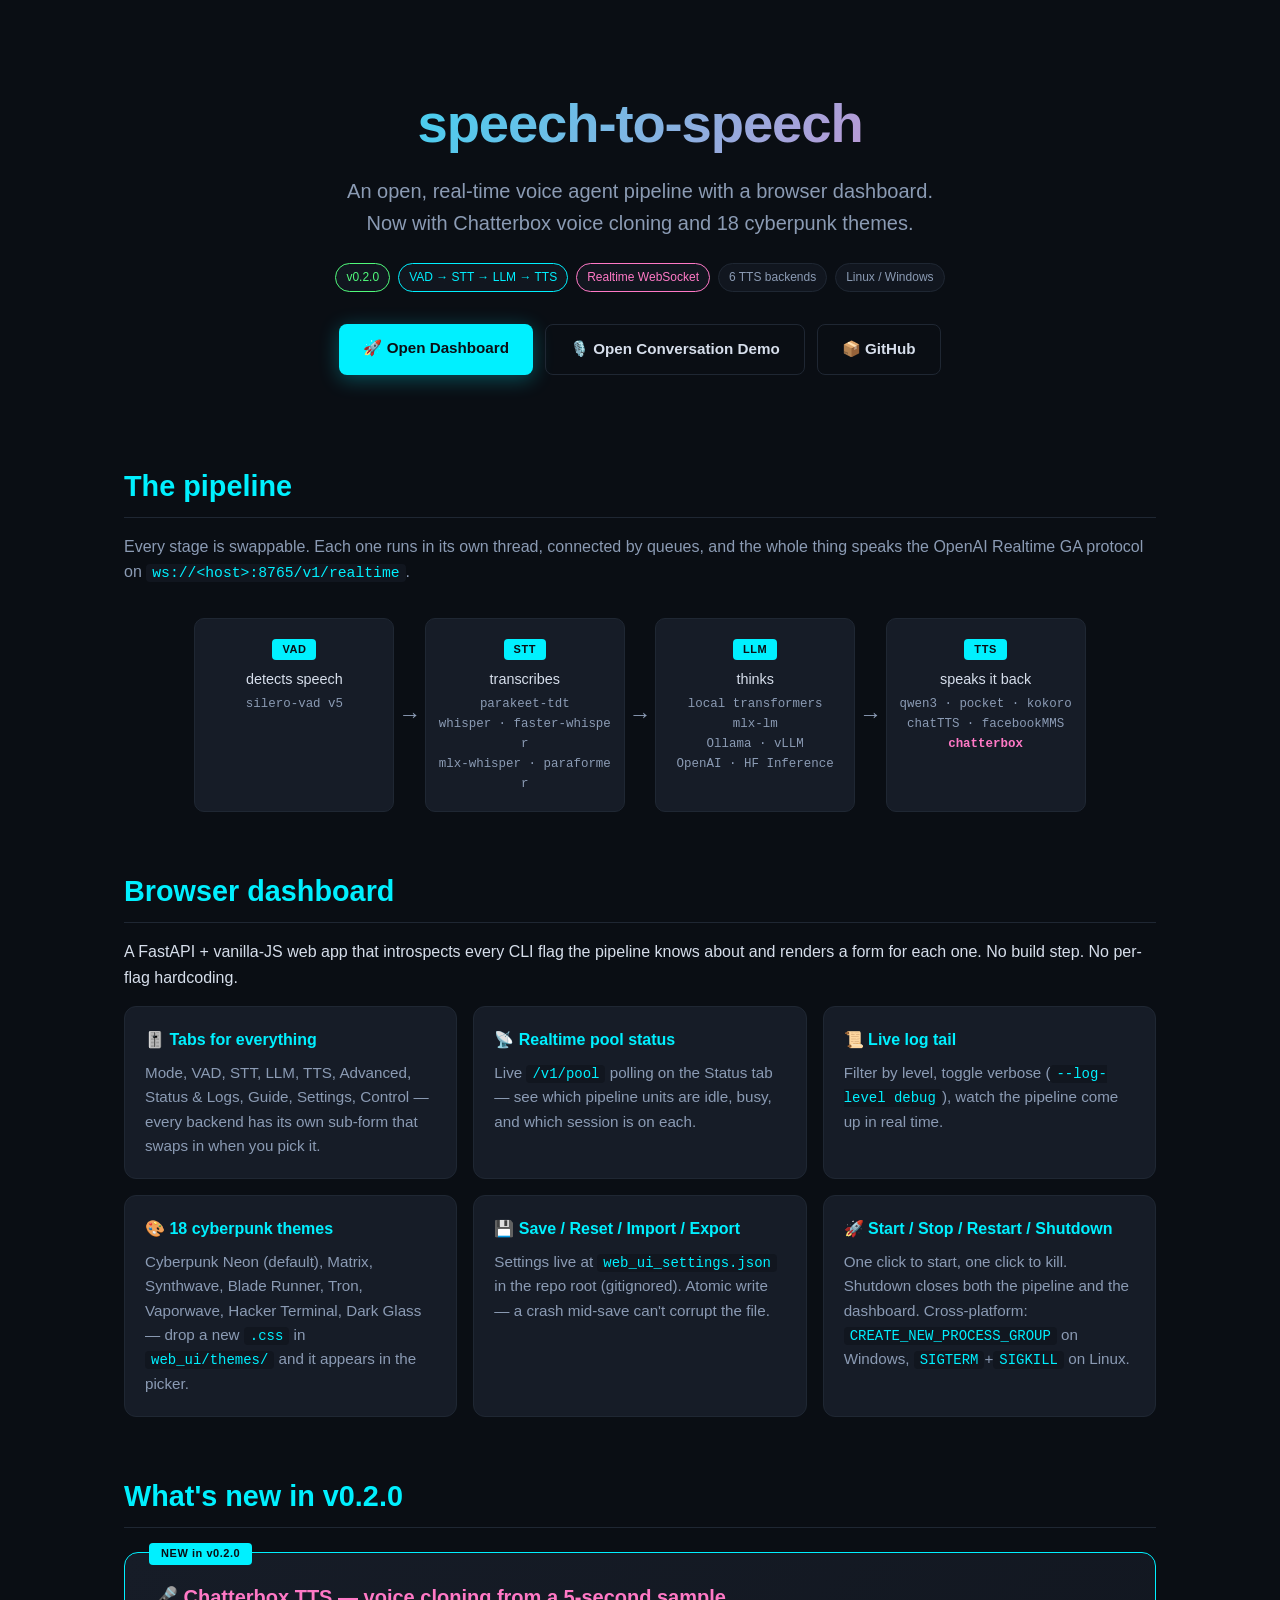
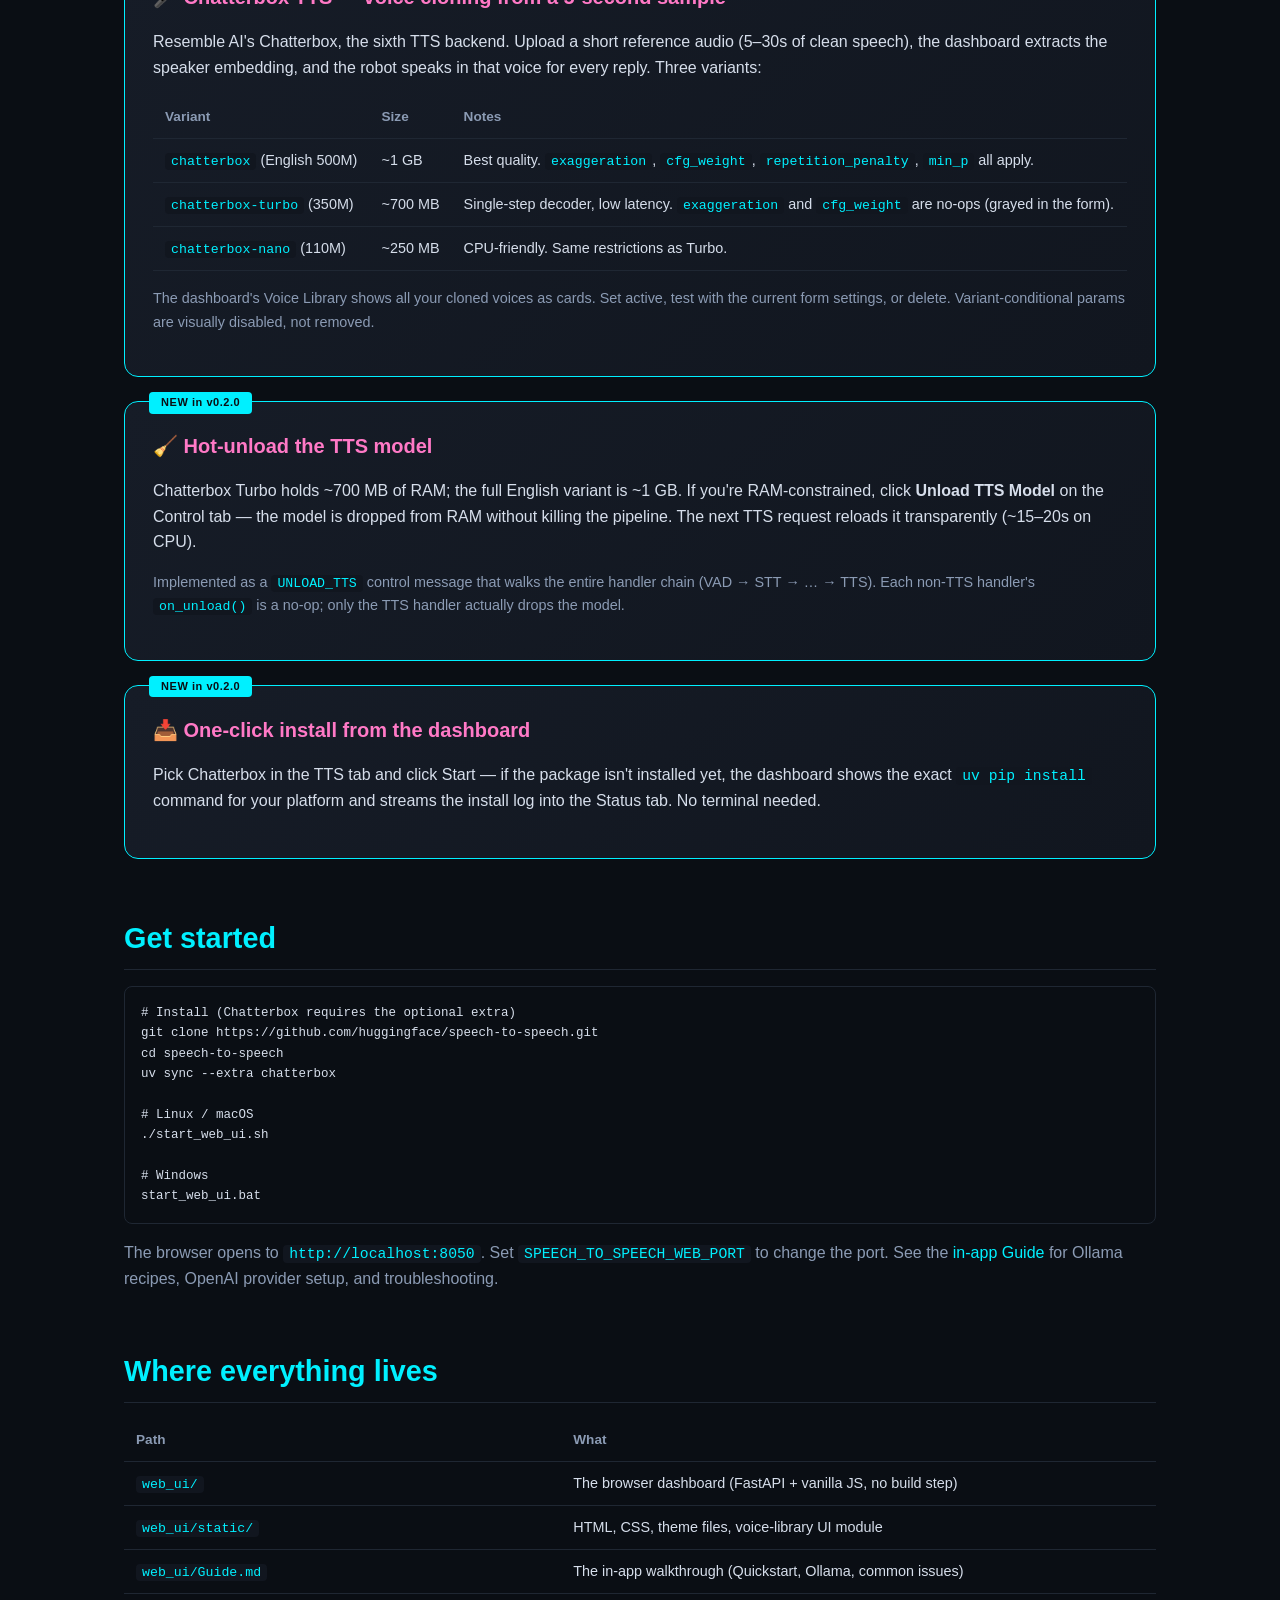
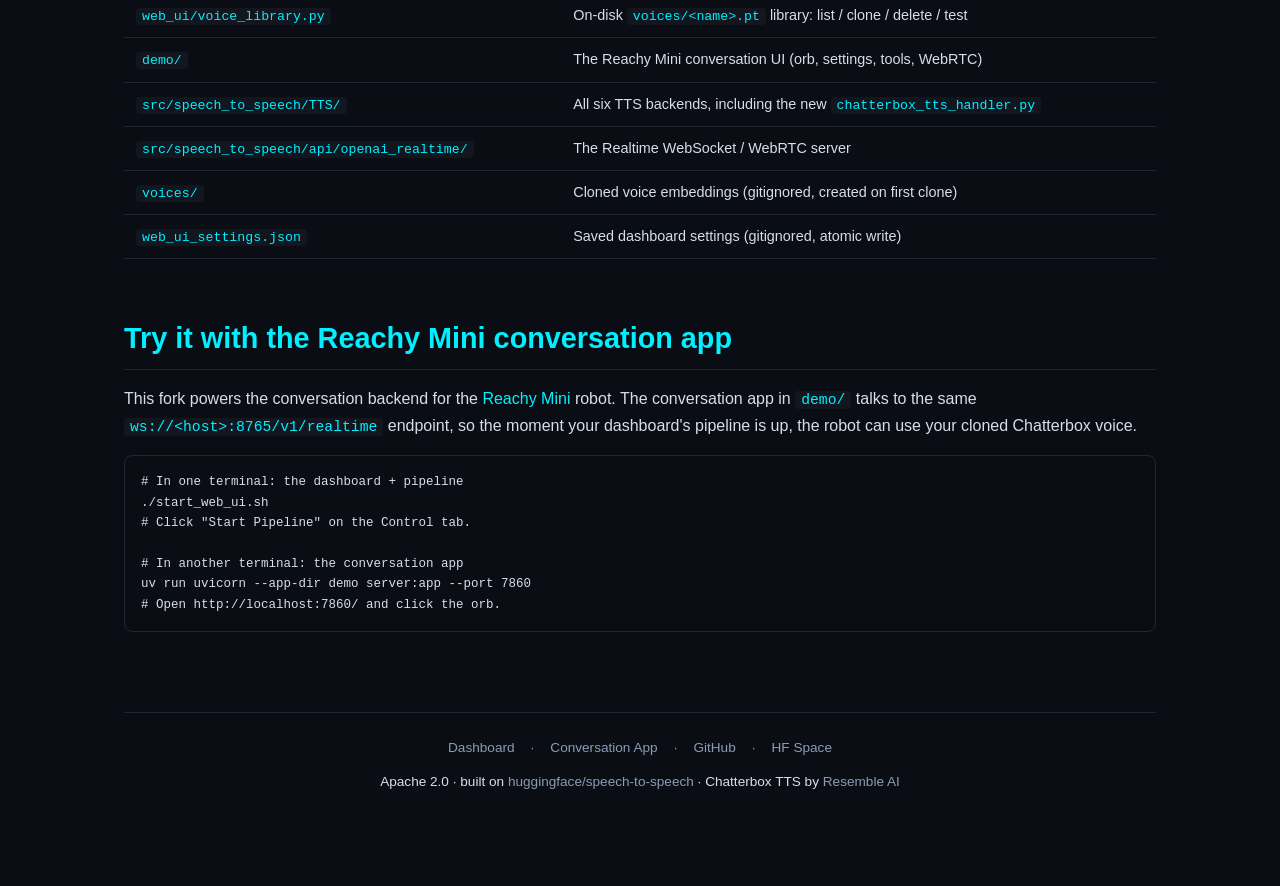
==== index.html @ bec244f0 "v0.2.0: Chatterbox TTS backend with voice cloning library + self-hosted browser dashboard Pipeline (" ====
<!DOCTYPE html>
<html lang="en">
<head>
<meta charset="UTF-8">
<meta name="viewport" content="width=device-width, initial-scale=1.0">
<title>speech-to-speech · Reachy Mini conversation backend</title>
<style>
    :root {
        --bg: #0a0e14;
        --bg-elev: #11161f;
        --bg-card: #161c27;
        --border: #1f2733;
        --text: #d6deeb;
        --text-dim: #8b9bb4;
        --accent: #00f0ff;
        --accent-2: #ff79c6;
        --success: #50fa7b;
        --warning: #f1fa8c;
        --error: #ff5555;
        --font: -apple-system, BlinkMacSystemFont, "Segoe UI", "Roboto", "Helvetica Neue", sans-serif;
        --font-mono: "JetBrains Mono", "Fira Code", "Menlo", "Consolas", monospace;
    }
    * { box-sizing: border-box; }
    html, body {
        margin: 0; padding: 0;
        background: var(--bg);
        color: var(--text);
        font-family: var(--font);
        line-height: 1.6;
        min-height: 100vh;
    }
    a { color: var(--accent); text-decoration: none; }
    a:hover { text-decoration: underline; }
    code, pre, .mono { font-family: var(--font-mono); font-size: 0.92em; }
    code {
        background: var(--bg-elev);
        padding: 1px 6px;
        border-radius: 4px;
        color: var(--accent);
    }
    .container {
        max-width: 1080px;
        margin: 0 auto;
        padding: 32px 24px 80px;
    }
    .hero {
        text-align: center;
        padding: 48px 0 32px;
    }
    .hero h1 {
        font-size: 3.4rem;
        font-weight: 800;
        margin: 0 0 8px;
        letter-spacing: -0.02em;
        background: linear-gradient(120deg, var(--accent), var(--accent-2));
        -webkit-background-clip: text;
        background-clip: text;
        -webkit-text-fill-color: transparent;
    }
    .hero .tagline {
        font-size: 1.25rem;
        color: var(--text-dim);
        margin: 0 0 24px;
    }
    .badges {
        display: flex; gap: 8px; justify-content: center; flex-wrap: wrap;
        margin-bottom: 32px;
    }
    .badge {
        display: inline-block;
        padding: 4px 10px;
        background: var(--bg-elev);
        border: 1px solid var(--border);
        border-radius: 999px;
        font-size: 12px;
        color: var(--text-dim);
    }
    .badge.green { color: var(--success); border-color: var(--success); }
    .badge.cyan { color: var(--accent); border-color: var(--accent); }
    .badge.pink { color: var(--accent-2); border-color: var(--accent-2); }
    .cta-row {
        display: flex; gap: 12px; justify-content: center; flex-wrap: wrap;
    }
    .btn {
        display: inline-block;
        padding: 12px 24px;
        border-radius: 8px;
        font-weight: 600;
        font-size: 0.95rem;
        cursor: pointer;
        transition: transform 0.1s ease, box-shadow 0.2s ease;
        text-decoration: none;
    }
    .btn:hover { transform: translateY(-1px); text-decoration: none; }
    .btn-primary {
        background: var(--accent);
        color: var(--bg);
        box-shadow: 0 4px 20px rgba(0, 240, 255, 0.3);
    }
    .btn-secondary {
        background: transparent;
        color: var(--text);
        border: 1px solid var(--border);
    }
    .btn-secondary:hover { border-color: var(--accent); color: var(--accent); }
    h2 {
        font-size: 1.8rem;
        margin: 56px 0 16px;
        color: var(--accent);
        border-bottom: 1px solid var(--border);
        padding-bottom: 8px;
    }
    h3 {
        font-size: 1.25rem;
        margin: 24px 0 8px;
        color: var(--text);
    }
    p { color: var(--text); }
    .grid {
        display: grid;
        grid-template-columns: repeat(auto-fit, minmax(280px, 1fr));
        gap: 16px;
        margin: 16px 0 24px;
    }
    .card {
        background: var(--bg-card);
        border: 1px solid var(--border);
        border-radius: 12px;
        padding: 20px;
        transition: border-color 0.2s ease, transform 0.2s ease;
    }
    .card:hover { border-color: var(--accent); transform: translateY(-2px); }
    .card h4 {
        margin: 0 0 8px;
        color: var(--accent);
        font-size: 1rem;
        display: flex; align-items: center; gap: 8px;
    }
    .card p { margin: 0; color: var(--text-dim); font-size: 0.95rem; }
    .pipe {
        display: flex;
        align-items: stretch;
        gap: 4px;
        margin: 32px 0;
        flex-wrap: wrap;
        justify-content: center;
    }
    .pipe-step {
        flex: 1 1 160px;
        max-width: 200px;
        background: var(--bg-card);
        border: 1px solid var(--border);
        border-radius: 10px;
        padding: 16px 12px;
        text-align: center;
        position: relative;
    }
    .pipe-step .tag {
        display: inline-block;
        background: var(--accent);
        color: var(--bg);
        padding: 2px 10px;
        border-radius: 4px;
        font-size: 11px;
        font-weight: 700;
        letter-spacing: 0.05em;
        margin-bottom: 8px;
    }
    .pipe-step .job {
        font-size: 0.9rem;
        color: var(--text);
        margin-bottom: 4px;
    }
    .pipe-step .model {
        font-family: var(--font-mono);
        font-size: 0.78rem;
        color: var(--text-dim);
        word-break: break-all;
    }
    .pipe-arrow {
        align-self: center;
        color: var(--text-dim);
        font-size: 1.4rem;
        user-select: none;
    }
    .feature-block {
        background: linear-gradient(135deg, var(--bg-card), var(--bg-elev));
        border: 1px solid var(--border);
        border-radius: 14px;
        padding: 28px;
        margin: 24px 0;
    }
    .feature-block.new {
        border-color: var(--accent);
        position: relative;
    }
    .feature-block.new::before {
        content: "NEW in v0.2.0";
        position: absolute;
        top: -10px; left: 24px;
        background: var(--accent);
        color: var(--bg);
        padding: 2px 12px;
        border-radius: 4px;
        font-size: 11px;
        font-weight: 700;
        letter-spacing: 0.05em;
    }
    .feature-block h3 { margin-top: 0; color: var(--accent-2); }
    pre {
        background: var(--bg);
        border: 1px solid var(--border);
        border-radius: 8px;
        padding: 16px;
        overflow-x: auto;
        font-size: 0.85rem;
        line-height: 1.5;
    }
    pre code { background: transparent; padding: 0; color: var(--text); }
    .tabs {
        display: flex; gap: 4px;
        border-bottom: 1px solid var(--border);
        margin-bottom: 16px;
    }
    .tab {
        padding: 8px 16px;
        background: transparent;
        color: var(--text-dim);
        border: none;
        cursor: pointer;
        border-bottom: 2px solid transparent;
        font-size: 0.9rem;
    }
    .tab.active { color: var(--accent); border-bottom-color: var(--accent); }
    table {
        width: 100%;
        border-collapse: collapse;
        margin: 16px 0;
    }
    th, td {
        text-align: left;
        padding: 10px 12px;
        border-bottom: 1px solid var(--border);
    }
    th { color: var(--text-dim); font-weight: 600; font-size: 0.85rem; }
    td { color: var(--text); font-size: 0.9rem; }
    tr:hover td { background: var(--bg-elev); }
    footer {
        margin-top: 80px;
        padding-top: 24px;
        border-top: 1px solid var(--border);
        text-align: center;
        color: var(--text-dim);
        font-size: 0.85rem;
    }
    footer a { color: var(--text-dim); }
    footer a:hover { color: var(--accent); }
    .links { display: flex; gap: 16px; justify-content: center; flex-wrap: wrap; }
</style>
</head>
<body>
<div class="container">

    <section class="hero">
        <h1>speech-to-speech</h1>
        <p class="tagline">An open, real-time voice agent pipeline with a browser dashboard.<br>Now with Chatterbox voice cloning and 18 cyberpunk themes.</p>
        <div class="badges">
            <span class="badge green">v0.2.0</span>
            <span class="badge cyan">VAD → STT → LLM → TTS</span>
            <span class="badge pink">Realtime WebSocket</span>
            <span class="badge">6 TTS backends</span>
            <span class="badge">Linux / Windows</span>
        </div>
        <div class="cta-row">
            <a class="btn btn-primary" href="./web_ui/">🚀 Open Dashboard</a>
            <a class="btn btn-secondary" href="./demo/">🎙️ Open Conversation Demo</a>
            <a class="btn btn-secondary" href="https://github.com/huggingface/speech-to-speech">📦 GitHub</a>
        </div>
    </section>

    <h2>The pipeline</h2>
    <p style="color: var(--text-dim);">Every stage is swappable. Each one runs in its own thread, connected by queues, and the whole thing speaks the OpenAI Realtime GA protocol on <code>ws://&lt;host&gt;:8765/v1/realtime</code>.</p>
    <div class="pipe">
        <div class="pipe-step">
            <span class="tag">VAD</span>
            <div class="job">detects speech</div>
            <div class="model">silero-vad v5</div>
        </div>
        <div class="pipe-arrow">→</div>
        <div class="pipe-step">
            <span class="tag">STT</span>
            <div class="job">transcribes</div>
            <div class="model">parakeet-tdt<br>whisper · faster-whisper<br>mlx-whisper · paraformer</div>
        </div>
        <div class="pipe-arrow">→</div>
        <div class="pipe-step">
            <span class="tag">LLM</span>
            <div class="job">thinks</div>
            <div class="model">local transformers<br>mlx-lm<br>Ollama · vLLM<br>OpenAI · HF Inference</div>
        </div>
        <div class="pipe-arrow">→</div>
        <div class="pipe-step">
            <span class="tag">TTS</span>
            <div class="job">speaks it back</div>
            <div class="model">qwen3 · pocket · kokoro<br>chatTTS · facebookMMS<br><strong style="color: var(--accent-2);">chatterbox</strong></div>
        </div>
    </div>

    <h2>Browser dashboard</h2>
    <p>A FastAPI + vanilla-JS web app that introspects every CLI flag the pipeline knows about and renders a form for each one. No build step. No per-flag hardcoding.</p>
    <div class="grid">
        <div class="card">
            <h4>🎚️ Tabs for everything</h4>
            <p>Mode, VAD, STT, LLM, TTS, Advanced, Status &amp; Logs, Guide, Settings, Control — every backend has its own sub-form that swaps in when you pick it.</p>
        </div>
        <div class="card">
            <h4>📡 Realtime pool status</h4>
            <p>Live <code>/v1/pool</code> polling on the Status tab — see which pipeline units are idle, busy, and which session is on each.</p>
        </div>
        <div class="card">
            <h4>📜 Live log tail</h4>
            <p>Filter by level, toggle verbose (<code>--log-level debug</code>), watch the pipeline come up in real time.</p>
        </div>
        <div class="card">
            <h4>🎨 18 cyberpunk themes</h4>
            <p>Cyberpunk Neon (default), Matrix, Synthwave, Blade Runner, Tron, Vaporwave, Hacker Terminal, Dark Glass — drop a new <code>.css</code> in <code>web_ui/themes/</code> and it appears in the picker.</p>
        </div>
        <div class="card">
            <h4>💾 Save / Reset / Import / Export</h4>
            <p>Settings live at <code>web_ui_settings.json</code> in the repo root (gitignored). Atomic write — a crash mid-save can't corrupt the file.</p>
        </div>
        <div class="card">
            <h4>🚀 Start / Stop / Restart / Shutdown</h4>
            <p>One click to start, one click to kill. Shutdown closes both the pipeline and the dashboard. Cross-platform: <code>CREATE_NEW_PROCESS_GROUP</code> on Windows, <code>SIGTERM</code>+<code>SIGKILL</code> on Linux.</p>
        </div>
    </div>

    <h2>What's new in v0.2.0</h2>

    <div class="feature-block new">
        <h3>🎤 Chatterbox TTS — voice cloning from a 5-second sample</h3>
        <p>Resemble AI's Chatterbox, the sixth TTS backend. Upload a short reference audio (5–30s of clean speech), the dashboard extracts the speaker embedding, and the robot speaks in that voice for every reply. Three variants:</p>
        <table>
            <tr>
                <th>Variant</th>
                <th>Size</th>
                <th>Notes</th>
            </tr>
            <tr><td><code>chatterbox</code> (English 500M)</td><td>~1 GB</td><td>Best quality. <code>exaggeration</code>, <code>cfg_weight</code>, <code>repetition_penalty</code>, <code>min_p</code> all apply.</td></tr>
            <tr><td><code>chatterbox-turbo</code> (350M)</td><td>~700 MB</td><td>Single-step decoder, low latency. <code>exaggeration</code> and <code>cfg_weight</code> are no-ops (grayed in the form).</td></tr>
            <tr><td><code>chatterbox-nano</code> (110M)</td><td>~250 MB</td><td>CPU-friendly. Same restrictions as Turbo.</td></tr>
        </table>
        <p style="color: var(--text-dim); font-size: 0.9rem;">The dashboard's Voice Library shows all your cloned voices as cards. Set active, test with the current form settings, or delete. Variant-conditional params are visually disabled, not removed.</p>
    </div>

    <div class="feature-block new">
        <h3>🧹 Hot-unload the TTS model</h3>
        <p>Chatterbox Turbo holds ~700 MB of RAM; the full English variant is ~1 GB. If you're RAM-constrained, click <strong>Unload TTS Model</strong> on the Control tab — the model is dropped from RAM without killing the pipeline. The next TTS request reloads it transparently (~15–20s on CPU).</p>
        <p style="color: var(--text-dim); font-size: 0.9rem;">Implemented as a <code>UNLOAD_TTS</code> control message that walks the entire handler chain (VAD → STT → … → TTS). Each non-TTS handler's <code>on_unload()</code> is a no-op; only the TTS handler actually drops the model.</p>
    </div>

    <div class="feature-block new">
        <h3>📥 One-click install from the dashboard</h3>
        <p>Pick Chatterbox in the TTS tab and click Start — if the package isn't installed yet, the dashboard shows the exact <code>uv pip install</code> command for your platform and streams the install log into the Status tab. No terminal needed.</p>
    </div>

    <h2>Get started</h2>
    <pre><code># Install (Chatterbox requires the optional extra)
git clone https://github.com/huggingface/speech-to-speech.git
cd speech-to-speech
uv sync --extra chatterbox

# Linux / macOS
./start_web_ui.sh

# Windows
start_web_ui.bat</code></pre>
    <p style="color: var(--text-dim);">The browser opens to <code>http://localhost:8050</code>. Set <code>SPEECH_TO_SPEECH_WEB_PORT</code> to change the port. See the <a href="./web_ui/Guide.md">in-app Guide</a> for Ollama recipes, OpenAI provider setup, and troubleshooting.</p>

    <h2>Where everything lives</h2>
    <table>
        <tr><th>Path</th><th>What</th></tr>
        <tr><td><code>web_ui/</code></td><td>The browser dashboard (FastAPI + vanilla JS, no build step)</td></tr>
        <tr><td><code>web_ui/static/</code></td><td>HTML, CSS, theme files, voice-library UI module</td></tr>
        <tr><td><code>web_ui/Guide.md</code></td><td>The in-app walkthrough (Quickstart, Ollama, common issues)</td></tr>
        <tr><td><code>web_ui/voice_library.py</code></td><td>On-disk <code>voices/&lt;name&gt;.pt</code> library: list / clone / delete / test</td></tr>
        <tr><td><code>demo/</code></td><td>The Reachy Mini conversation UI (orb, settings, tools, WebRTC)</td></tr>
        <tr><td><code>src/speech_to_speech/TTS/</code></td><td>All six TTS backends, including the new <code>chatterbox_tts_handler.py</code></td></tr>
        <tr><td><code>src/speech_to_speech/api/openai_realtime/</code></td><td>The Realtime WebSocket / WebRTC server</td></tr>
        <tr><td><code>voices/</code></td><td>Cloned voice embeddings (gitignored, created on first clone)</td></tr>
        <tr><td><code>web_ui_settings.json</code></td><td>Saved dashboard settings (gitignored, atomic write)</td></tr>
    </table>

    <h2>Try it with the Reachy Mini conversation app</h2>
    <p>This fork powers the conversation backend for the <a href="https://huggingface.co/blog/reachy-mini" target="_blank" rel="noopener">Reachy Mini</a> robot. The conversation app in <code>demo/</code> talks to the same <code>ws://&lt;host&gt;:8765/v1/realtime</code> endpoint, so the moment your dashboard's pipeline is up, the robot can use your cloned Chatterbox voice.</p>
    <pre><code># In one terminal: the dashboard + pipeline
./start_web_ui.sh
# Click "Start Pipeline" on the Control tab.

# In another terminal: the conversation app
uv run uvicorn --app-dir demo server:app --port 7860
# Open http://localhost:7860/ and click the orb.</code></pre>

    <footer>
        <div class="links">
            <a href="./web_ui/">Dashboard</a>
            <span>·</span>
            <a href="./demo/">Conversation App</a>
            <span>·</span>
            <a href="https://github.com/huggingface/speech-to-speech">GitHub</a>
            <span>·</span>
            <a href="https://huggingface.co/spaces/ArtFix0/speech-to-speech-dashboard">HF Space</a>
        </div>
        <p style="margin-top: 12px;">Apache 2.0 · built on <a href="https://github.com/huggingface/speech-to-speech">huggingface/speech-to-speech</a> · Chatterbox TTS by <a href="https://www.resemble.ai/">Resemble AI</a></p>
    </footer>

</div>
</body>
</html>
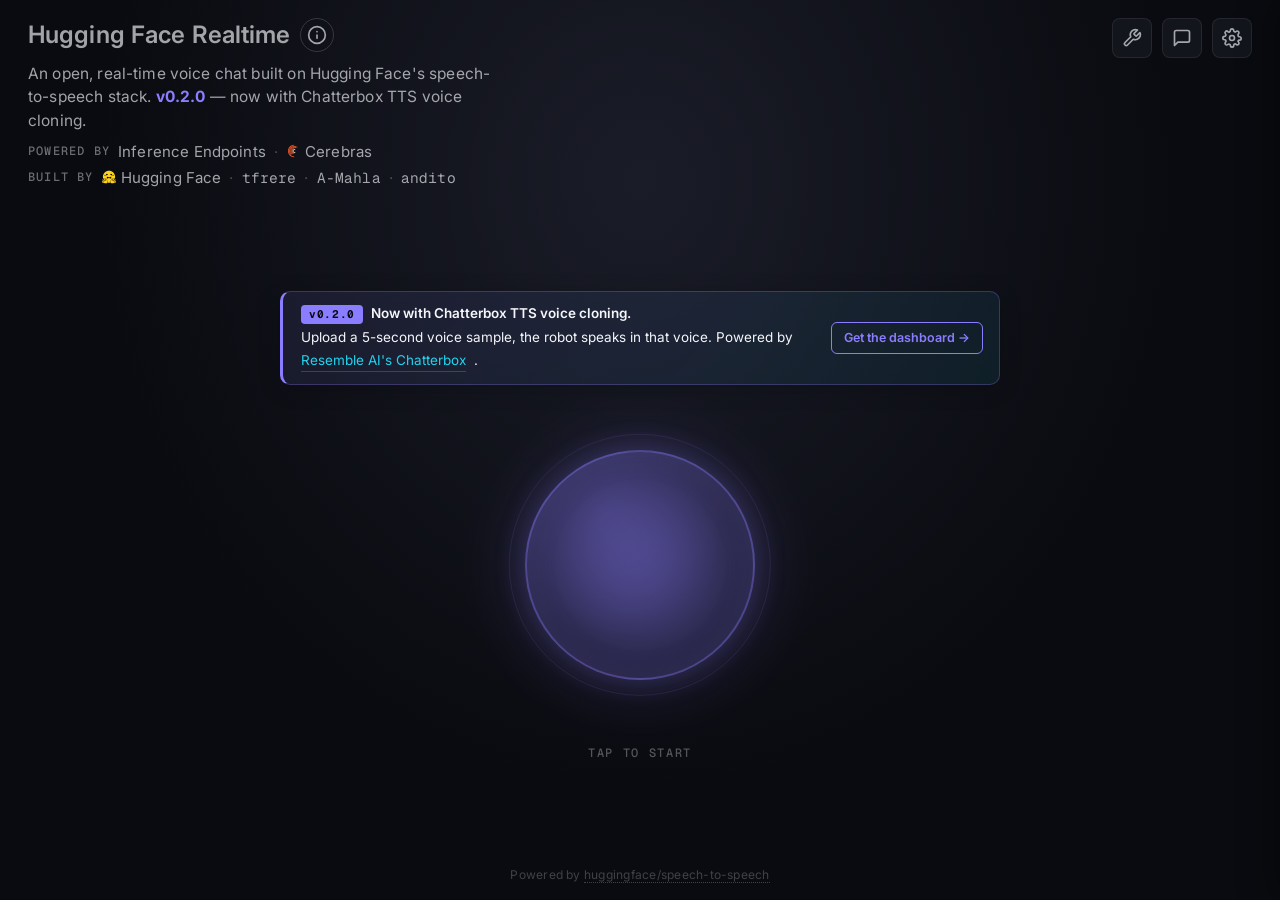
==== commit 6cf2a01c: "v0.2.0: Chatterbox TTS backend with voice cloning library + self-hosted browser dashboard Pipeline (" ====
--- a/index.html
+++ b/index.html
@@ -2,418 +2,12 @@
 <html lang="en">
 <head>
 <meta charset="UTF-8">
-<meta name="viewport" content="width=device-width, initial-scale=1.0">
-<title>speech-to-speech · Reachy Mini conversation backend</title>
-<style>
-    :root {
-        --bg: #0a0e14;
-        --bg-elev: #11161f;
-        --bg-card: #161c27;
-        --border: #1f2733;
-        --text: #d6deeb;
-        --text-dim: #8b9bb4;
-        --accent: #00f0ff;
-        --accent-2: #ff79c6;
-        --success: #50fa7b;
-        --warning: #f1fa8c;
-        --error: #ff5555;
-        --font: -apple-system, BlinkMacSystemFont, "Segoe UI", "Roboto", "Helvetica Neue", sans-serif;
-        --font-mono: "JetBrains Mono", "Fira Code", "Menlo", "Consolas", monospace;
-    }
-    * { box-sizing: border-box; }
-    html, body {
-        margin: 0; padding: 0;
-        background: var(--bg);
-        color: var(--text);
-        font-family: var(--font);
-        line-height: 1.6;
-        min-height: 100vh;
-    }
-    a { color: var(--accent); text-decoration: none; }
-    a:hover { text-decoration: underline; }
-    code, pre, .mono { font-family: var(--font-mono); font-size: 0.92em; }
-    code {
-        background: var(--bg-elev);
-        padding: 1px 6px;
-        border-radius: 4px;
-        color: var(--accent);
-    }
-    .container {
-        max-width: 1080px;
-        margin: 0 auto;
-        padding: 32px 24px 80px;
-    }
-    .hero {
-        text-align: center;
-        padding: 48px 0 32px;
-    }
-    .hero h1 {
-        font-size: 3.4rem;
-        font-weight: 800;
-        margin: 0 0 8px;
-        letter-spacing: -0.02em;
-        background: linear-gradient(120deg, var(--accent), var(--accent-2));
-        -webkit-background-clip: text;
-        background-clip: text;
-        -webkit-text-fill-color: transparent;
-    }
-    .hero .tagline {
-        font-size: 1.25rem;
-        color: var(--text-dim);
-        margin: 0 0 24px;
-    }
-    .badges {
-        display: flex; gap: 8px; justify-content: center; flex-wrap: wrap;
-        margin-bottom: 32px;
-    }
-    .badge {
-        display: inline-block;
-        padding: 4px 10px;
-        background: var(--bg-elev);
-        border: 1px solid var(--border);
-        border-radius: 999px;
-        font-size: 12px;
-        color: var(--text-dim);
-    }
-    .badge.green { color: var(--success); border-color: var(--success); }
-    .badge.cyan { color: var(--accent); border-color: var(--accent); }
-    .badge.pink { color: var(--accent-2); border-color: var(--accent-2); }
-    .cta-row {
-        display: flex; gap: 12px; justify-content: center; flex-wrap: wrap;
-    }
-    .btn {
-        display: inline-block;
-        padding: 12px 24px;
-        border-radius: 8px;
-        font-weight: 600;
-        font-size: 0.95rem;
-        cursor: pointer;
-        transition: transform 0.1s ease, box-shadow 0.2s ease;
-        text-decoration: none;
-    }
-    .btn:hover { transform: translateY(-1px); text-decoration: none; }
-    .btn-primary {
-        background: var(--accent);
-        color: var(--bg);
-        box-shadow: 0 4px 20px rgba(0, 240, 255, 0.3);
-    }
-    .btn-secondary {
-        background: transparent;
-        color: var(--text);
-        border: 1px solid var(--border);
-    }
-    .btn-secondary:hover { border-color: var(--accent); color: var(--accent); }
-    h2 {
-        font-size: 1.8rem;
-        margin: 56px 0 16px;
-        color: var(--accent);
-        border-bottom: 1px solid var(--border);
-        padding-bottom: 8px;
-    }
-    h3 {
-        font-size: 1.25rem;
-        margin: 24px 0 8px;
-        color: var(--text);
-    }
-    p { color: var(--text); }
-    .grid {
-        display: grid;
-        grid-template-columns: repeat(auto-fit, minmax(280px, 1fr));
-        gap: 16px;
-        margin: 16px 0 24px;
-    }
-    .card {
-        background: var(--bg-card);
-        border: 1px solid var(--border);
-        border-radius: 12px;
-        padding: 20px;
-        transition: border-color 0.2s ease, transform 0.2s ease;
-    }
-    .card:hover { border-color: var(--accent); transform: translateY(-2px); }
-    .card h4 {
-        margin: 0 0 8px;
-        color: var(--accent);
-        font-size: 1rem;
-        display: flex; align-items: center; gap: 8px;
-    }
-    .card p { margin: 0; color: var(--text-dim); font-size: 0.95rem; }
-    .pipe {
-        display: flex;
-        align-items: stretch;
-        gap: 4px;
-        margin: 32px 0;
-        flex-wrap: wrap;
-        justify-content: center;
-    }
-    .pipe-step {
-        flex: 1 1 160px;
-        max-width: 200px;
-        background: var(--bg-card);
-        border: 1px solid var(--border);
-        border-radius: 10px;
-        padding: 16px 12px;
-        text-align: center;
-        position: relative;
-    }
-    .pipe-step .tag {
-        display: inline-block;
-        background: var(--accent);
-        color: var(--bg);
-        padding: 2px 10px;
-        border-radius: 4px;
-        font-size: 11px;
-        font-weight: 700;
-        letter-spacing: 0.05em;
-        margin-bottom: 8px;
-    }
-    .pipe-step .job {
-        font-size: 0.9rem;
-        color: var(--text);
-        margin-bottom: 4px;
-    }
-    .pipe-step .model {
-        font-family: var(--font-mono);
-        font-size: 0.78rem;
-        color: var(--text-dim);
-        word-break: break-all;
-    }
-    .pipe-arrow {
-        align-self: center;
-        color: var(--text-dim);
-        font-size: 1.4rem;
-        user-select: none;
-    }
-    .feature-block {
-        background: linear-gradient(135deg, var(--bg-card), var(--bg-elev));
-        border: 1px solid var(--border);
-        border-radius: 14px;
-        padding: 28px;
-        margin: 24px 0;
-    }
-    .feature-block.new {
-        border-color: var(--accent);
-        position: relative;
-    }
-    .feature-block.new::before {
-        content: "NEW in v0.2.0";
-        position: absolute;
-        top: -10px; left: 24px;
-        background: var(--accent);
-        color: var(--bg);
-        padding: 2px 12px;
-        border-radius: 4px;
-        font-size: 11px;
-        font-weight: 700;
-        letter-spacing: 0.05em;
-    }
-    .feature-block h3 { margin-top: 0; color: var(--accent-2); }
-    pre {
-        background: var(--bg);
-        border: 1px solid var(--border);
-        border-radius: 8px;
-        padding: 16px;
-        overflow-x: auto;
-        font-size: 0.85rem;
-        line-height: 1.5;
-    }
-    pre code { background: transparent; padding: 0; color: var(--text); }
-    .tabs {
-        display: flex; gap: 4px;
-        border-bottom: 1px solid var(--border);
-        margin-bottom: 16px;
-    }
-    .tab {
-        padding: 8px 16px;
-        background: transparent;
-        color: var(--text-dim);
-        border: none;
-        cursor: pointer;
-        border-bottom: 2px solid transparent;
-        font-size: 0.9rem;
-    }
-    .tab.active { color: var(--accent); border-bottom-color: var(--accent); }
-    table {
-        width: 100%;
-        border-collapse: collapse;
-        margin: 16px 0;
-    }
-    th, td {
-        text-align: left;
-        padding: 10px 12px;
-        border-bottom: 1px solid var(--border);
-    }
-    th { color: var(--text-dim); font-weight: 600; font-size: 0.85rem; }
-    td { color: var(--text); font-size: 0.9rem; }
-    tr:hover td { background: var(--bg-elev); }
-    footer {
-        margin-top: 80px;
-        padding-top: 24px;
-        border-top: 1px solid var(--border);
-        text-align: center;
-        color: var(--text-dim);
-        font-size: 0.85rem;
-    }
-    footer a { color: var(--text-dim); }
-    footer a:hover { color: var(--accent); }
-    .links { display: flex; gap: 16px; justify-content: center; flex-wrap: wrap; }
-</style>
+<meta http-equiv="refresh" content="0; url=./demo/">
+<title>speech-to-speech</title>
+<link rel="canonical" href="./demo/">
 </head>
 <body>
-<div class="container">
-
-    <section class="hero">
-        <h1>speech-to-speech</h1>
-        <p class="tagline">An open, real-time voice agent pipeline with a browser dashboard.<br>Now with Chatterbox voice cloning and 18 cyberpunk themes.</p>
-        <div class="badges">
-            <span class="badge green">v0.2.0</span>
-            <span class="badge cyan">VAD → STT → LLM → TTS</span>
-            <span class="badge pink">Realtime WebSocket</span>
-            <span class="badge">6 TTS backends</span>
-            <span class="badge">Linux / Windows</span>
-        </div>
-        <div class="cta-row">
-            <a class="btn btn-primary" href="./web_ui/">🚀 Open Dashboard</a>
-            <a class="btn btn-secondary" href="./demo/">🎙️ Open Conversation Demo</a>
-            <a class="btn btn-secondary" href="https://github.com/huggingface/speech-to-speech">📦 GitHub</a>
-        </div>
-    </section>
-
-    <h2>The pipeline</h2>
-    <p style="color: var(--text-dim);">Every stage is swappable. Each one runs in its own thread, connected by queues, and the whole thing speaks the OpenAI Realtime GA protocol on <code>ws://&lt;host&gt;:8765/v1/realtime</code>.</p>
-    <div class="pipe">
-        <div class="pipe-step">
-            <span class="tag">VAD</span>
-            <div class="job">detects speech</div>
-            <div class="model">silero-vad v5</div>
-        </div>
-        <div class="pipe-arrow">→</div>
-        <div class="pipe-step">
-            <span class="tag">STT</span>
-            <div class="job">transcribes</div>
-            <div class="model">parakeet-tdt<br>whisper · faster-whisper<br>mlx-whisper · paraformer</div>
-        </div>
-        <div class="pipe-arrow">→</div>
-        <div class="pipe-step">
-            <span class="tag">LLM</span>
-            <div class="job">thinks</div>
-            <div class="model">local transformers<br>mlx-lm<br>Ollama · vLLM<br>OpenAI · HF Inference</div>
-        </div>
-        <div class="pipe-arrow">→</div>
-        <div class="pipe-step">
-            <span class="tag">TTS</span>
-            <div class="job">speaks it back</div>
-            <div class="model">qwen3 · pocket · kokoro<br>chatTTS · facebookMMS<br><strong style="color: var(--accent-2);">chatterbox</strong></div>
-        </div>
-    </div>
-
-    <h2>Browser dashboard</h2>
-    <p>A FastAPI + vanilla-JS web app that introspects every CLI flag the pipeline knows about and renders a form for each one. No build step. No per-flag hardcoding.</p>
-    <div class="grid">
-        <div class="card">
-            <h4>🎚️ Tabs for everything</h4>
-            <p>Mode, VAD, STT, LLM, TTS, Advanced, Status &amp; Logs, Guide, Settings, Control — every backend has its own sub-form that swaps in when you pick it.</p>
-        </div>
-        <div class="card">
-            <h4>📡 Realtime pool status</h4>
-            <p>Live <code>/v1/pool</code> polling on the Status tab — see which pipeline units are idle, busy, and which session is on each.</p>
-        </div>
-        <div class="card">
-            <h4>📜 Live log tail</h4>
-            <p>Filter by level, toggle verbose (<code>--log-level debug</code>), watch the pipeline come up in real time.</p>
-        </div>
-        <div class="card">
-            <h4>🎨 18 cyberpunk themes</h4>
-            <p>Cyberpunk Neon (default), Matrix, Synthwave, Blade Runner, Tron, Vaporwave, Hacker Terminal, Dark Glass — drop a new <code>.css</code> in <code>web_ui/themes/</code> and it appears in the picker.</p>
-        </div>
-        <div class="card">
-            <h4>💾 Save / Reset / Import / Export</h4>
-            <p>Settings live at <code>web_ui_settings.json</code> in the repo root (gitignored). Atomic write — a crash mid-save can't corrupt the file.</p>
-        </div>
-        <div class="card">
-            <h4>🚀 Start / Stop / Restart / Shutdown</h4>
-            <p>One click to start, one click to kill. Shutdown closes both the pipeline and the dashboard. Cross-platform: <code>CREATE_NEW_PROCESS_GROUP</code> on Windows, <code>SIGTERM</code>+<code>SIGKILL</code> on Linux.</p>
-        </div>
-    </div>
-
-    <h2>What's new in v0.2.0</h2>
-
-    <div class="feature-block new">
-        <h3>🎤 Chatterbox TTS — voice cloning from a 5-second sample</h3>
-        <p>Resemble AI's Chatterbox, the sixth TTS backend. Upload a short reference audio (5–30s of clean speech), the dashboard extracts the speaker embedding, and the robot speaks in that voice for every reply. Three variants:</p>
-        <table>
-            <tr>
-                <th>Variant</th>
-                <th>Size</th>
-                <th>Notes</th>
-            </tr>
-            <tr><td><code>chatterbox</code> (English 500M)</td><td>~1 GB</td><td>Best quality. <code>exaggeration</code>, <code>cfg_weight</code>, <code>repetition_penalty</code>, <code>min_p</code> all apply.</td></tr>
-            <tr><td><code>chatterbox-turbo</code> (350M)</td><td>~700 MB</td><td>Single-step decoder, low latency. <code>exaggeration</code> and <code>cfg_weight</code> are no-ops (grayed in the form).</td></tr>
-            <tr><td><code>chatterbox-nano</code> (110M)</td><td>~250 MB</td><td>CPU-friendly. Same restrictions as Turbo.</td></tr>
-        </table>
-        <p style="color: var(--text-dim); font-size: 0.9rem;">The dashboard's Voice Library shows all your cloned voices as cards. Set active, test with the current form settings, or delete. Variant-conditional params are visually disabled, not removed.</p>
-    </div>
-
-    <div class="feature-block new">
-        <h3>🧹 Hot-unload the TTS model</h3>
-        <p>Chatterbox Turbo holds ~700 MB of RAM; the full English variant is ~1 GB. If you're RAM-constrained, click <strong>Unload TTS Model</strong> on the Control tab — the model is dropped from RAM without killing the pipeline. The next TTS request reloads it transparently (~15–20s on CPU).</p>
-        <p style="color: var(--text-dim); font-size: 0.9rem;">Implemented as a <code>UNLOAD_TTS</code> control message that walks the entire handler chain (VAD → STT → … → TTS). Each non-TTS handler's <code>on_unload()</code> is a no-op; only the TTS handler actually drops the model.</p>
-    </div>
-
-    <div class="feature-block new">
-        <h3>📥 One-click install from the dashboard</h3>
-        <p>Pick Chatterbox in the TTS tab and click Start — if the package isn't installed yet, the dashboard shows the exact <code>uv pip install</code> command for your platform and streams the install log into the Status tab. No terminal needed.</p>
-    </div>
-
-    <h2>Get started</h2>
-    <pre><code># Install (Chatterbox requires the optional extra)
-git clone https://github.com/huggingface/speech-to-speech.git
-cd speech-to-speech
-uv sync --extra chatterbox
-
-# Linux / macOS
-./start_web_ui.sh
-
-# Windows
-start_web_ui.bat</code></pre>
-    <p style="color: var(--text-dim);">The browser opens to <code>http://localhost:8050</code>. Set <code>SPEECH_TO_SPEECH_WEB_PORT</code> to change the port. See the <a href="./web_ui/Guide.md">in-app Guide</a> for Ollama recipes, OpenAI provider setup, and troubleshooting.</p>
-
-    <h2>Where everything lives</h2>
-    <table>
-        <tr><th>Path</th><th>What</th></tr>
-        <tr><td><code>web_ui/</code></td><td>The browser dashboard (FastAPI + vanilla JS, no build step)</td></tr>
-        <tr><td><code>web_ui/static/</code></td><td>HTML, CSS, theme files, voice-library UI module</td></tr>
-        <tr><td><code>web_ui/Guide.md</code></td><td>The in-app walkthrough (Quickstart, Ollama, common issues)</td></tr>
-        <tr><td><code>web_ui/voice_library.py</code></td><td>On-disk <code>voices/&lt;name&gt;.pt</code> library: list / clone / delete / test</td></tr>
-        <tr><td><code>demo/</code></td><td>The Reachy Mini conversation UI (orb, settings, tools, WebRTC)</td></tr>
-        <tr><td><code>src/speech_to_speech/TTS/</code></td><td>All six TTS backends, including the new <code>chatterbox_tts_handler.py</code></td></tr>
-        <tr><td><code>src/speech_to_speech/api/openai_realtime/</code></td><td>The Realtime WebSocket / WebRTC server</td></tr>
-        <tr><td><code>voices/</code></td><td>Cloned voice embeddings (gitignored, created on first clone)</td></tr>
-        <tr><td><code>web_ui_settings.json</code></td><td>Saved dashboard settings (gitignored, atomic write)</td></tr>
-    </table>
-
-    <h2>Try it with the Reachy Mini conversation app</h2>
-    <p>This fork powers the conversation backend for the <a href="https://huggingface.co/blog/reachy-mini" target="_blank" rel="noopener">Reachy Mini</a> robot. The conversation app in <code>demo/</code> talks to the same <code>ws://&lt;host&gt;:8765/v1/realtime</code> endpoint, so the moment your dashboard's pipeline is up, the robot can use your cloned Chatterbox voice.</p>
-    <pre><code># In one terminal: the dashboard + pipeline
-./start_web_ui.sh
-# Click "Start Pipeline" on the Control tab.
-
-# In another terminal: the conversation app
-uv run uvicorn --app-dir demo server:app --port 7860
-# Open http://localhost:7860/ and click the orb.</code></pre>
-
-    <footer>
-        <div class="links">
-            <a href="./web_ui/">Dashboard</a>
-            <span>·</span>
-            <a href="./demo/">Conversation App</a>
-            <span>·</span>
-            <a href="https://github.com/huggingface/speech-to-speech">GitHub</a>
-            <span>·</span>
-            <a href="https://huggingface.co/spaces/ArtFix0/speech-to-speech-dashboard">HF Space</a>
-        </div>
-        <p style="margin-top: 12px;">Apache 2.0 · built on <a href="https://github.com/huggingface/speech-to-speech">huggingface/speech-to-speech</a> · Chatterbox TTS by <a href="https://www.resemble.ai/">Resemble AI</a></p>
-    </footer>
-
-</div>
+<p>Redirecting to <a href="./demo/">./demo/</a> &hellip;</p>
+<script>window.location.replace('./demo/');</script>
 </body>
 </html>
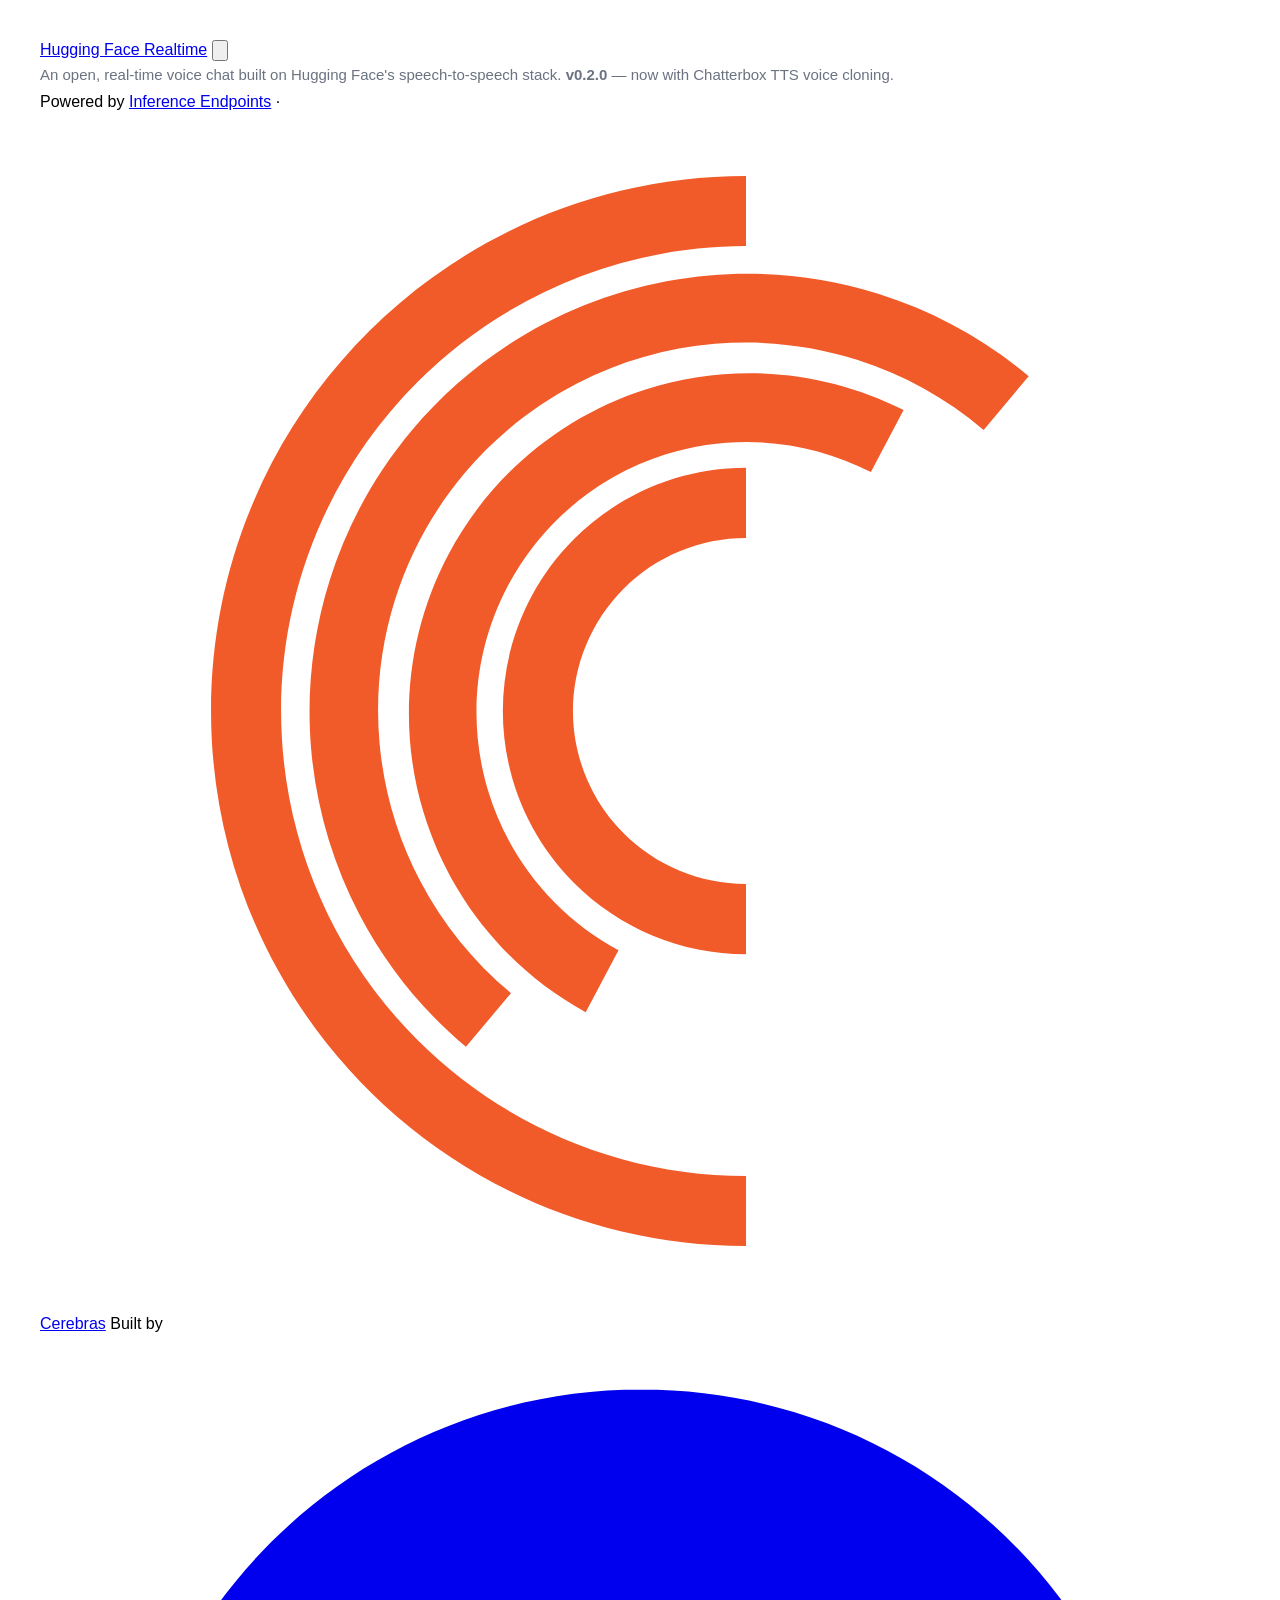
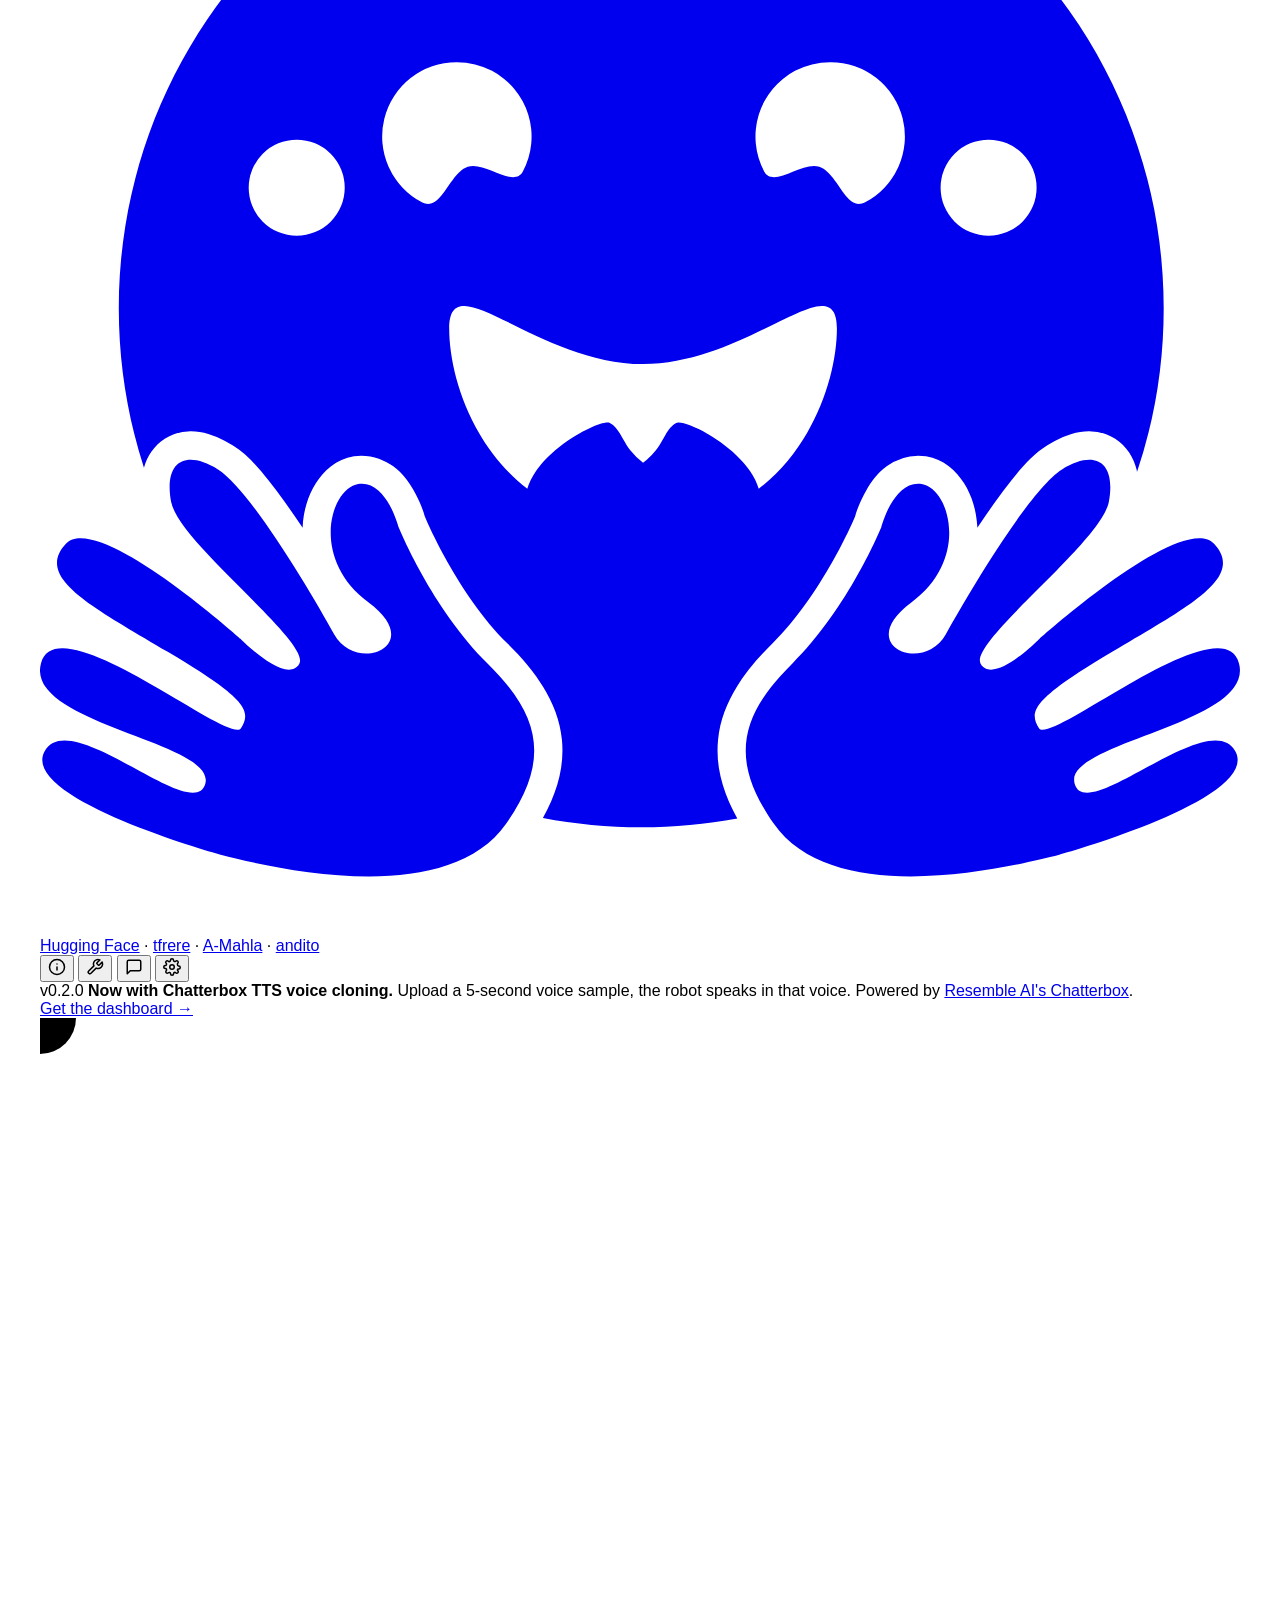
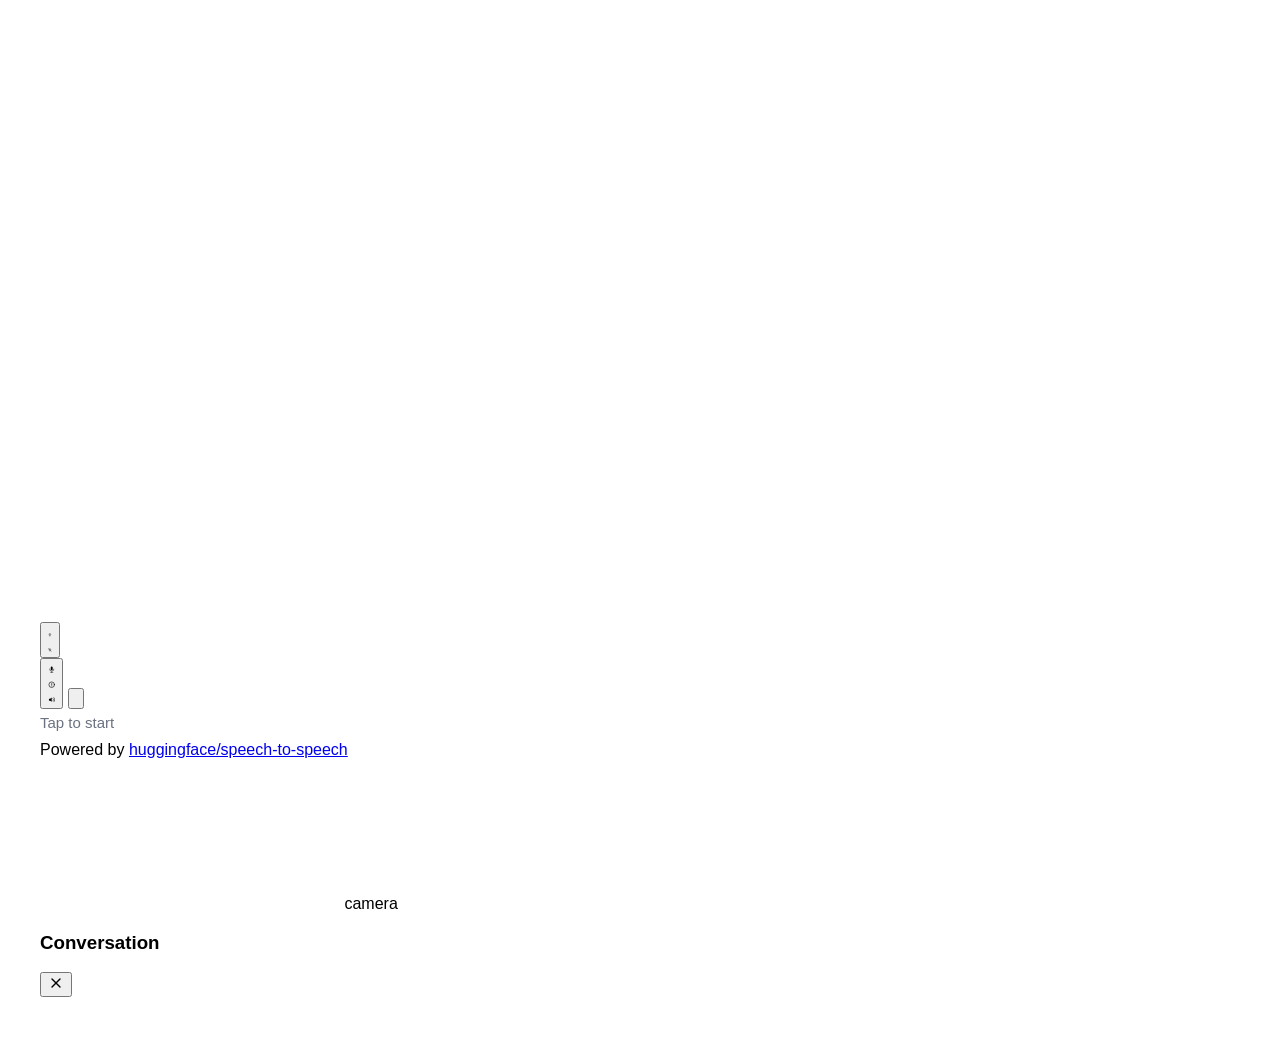
==== commit 790125f1: "v0.2.0: Chatterbox TTS backend with voice cloning library + self-hosted browser dashboard Pipeline (" ====
--- a/index.html
+++ b/index.html
@@ -1,13 +1,401 @@
-<!DOCTYPE html>
+<!doctype html>
 <html lang="en">
-<head>
-<meta charset="UTF-8">
-<meta http-equiv="refresh" content="0; url=./demo/">
-<title>speech-to-speech</title>
-<link rel="canonical" href="./demo/">
-</head>
-<body>
-<p>Redirecting to <a href="./demo/">./demo/</a> &hellip;</p>
-<script>window.location.replace('./demo/');</script>
-</body>
+  <head>
+    <meta charset="UTF-8" />
+    <meta name="viewport" content="width=device-width, initial-scale=1.0, viewport-fit=cover" />
+    <title>Minimal Conversation · S2S backend</title>
+    <link rel="preconnect" href="https://fonts.googleapis.com" />
+    <link rel="preconnect" href="https://fonts.gstatic.com" crossorigin />
+    <link
+      href="https://fonts.googleapis.com/css2?family=Geist+Mono:wght@400;500;600&family=Inter:wght@400;500;600;700;800&display=swap"
+      rel="stylesheet"
+    />
+    <link rel="stylesheet" href="style.css" />
+  </head>
+  <!--
+    `booting` disables transitions/animations until the first paint commits.
+    Without this the orb visibly fades/scales in on the very first frame
+    because `state-idle` and the generic `.ind` defaults differ. The
+    bootstrap script at the end of main.js strips the class after one rAF.
+  -->
+  <body class="booting">
+    <div id="app">
+      <header class="topbar">
+        <div class="brand">
+          <div class="ident">
+            <div class="ident-head">
+              <a class="ident-title" href="https://github.com/huggingface/speech-to-speech" target="_blank" rel="noopener">Hugging Face Realtime</a>
+              <button id="about-btn" class="about-btn" title="About this space" aria-label="About this space">
+                <svg viewBox="0 0 24 24" fill="none" stroke="currentColor" stroke-width="2" stroke-linecap="round" stroke-linejoin="round"><circle cx="12" cy="12" r="10"/><line x1="12" y1="16" x2="12" y2="12"/><line x1="12" y1="8" x2="12.01" y2="8"/></svg>
+              </button>
+            </div>
+            <p class="ident-blurb">An open, real-time voice chat built on Hugging Face's speech-to-speech stack. <strong style="color: var(--accent);">v0.2.0</strong> — now with Chatterbox TTS voice cloning.</p>
+            <div class="ident-meta">
+              <span class="ident-row">
+                <span class="ident-label">Powered by</span>
+                <a href="https://huggingface.co/inference-endpoints" target="_blank" rel="noopener">Inference Endpoints</a>
+                <span class="sep" aria-hidden="true">·</span>
+                <a class="cerebras-credit" href="https://cerebras.ai" target="_blank" rel="noopener"><svg class="cerebras-mark" viewBox="0 0 50 50" aria-hidden="true"><path fill-rule="evenodd" clip-rule="evenodd" d="M29.4186 5.62713C24.2806 5.62713 19.353 7.6682 15.7199 11.3013C12.0868 14.9345 10.0457 19.862 10.0457 25C10.0457 30.1381 12.0868 35.0656 15.7199 38.6988C19.353 42.3319 24.2806 44.373 29.4186 44.373V47.2917C17.1061 47.2917 7.12695 37.3105 7.12695 24.998C7.12695 12.6855 17.104 2.7063 29.4165 2.7063V5.62505L29.4186 5.62713ZM39.3186 13.2875C37.7794 11.9809 35.9971 10.9915 34.0741 10.3761C32.1512 9.76067 30.1256 9.53147 28.1137 9.70166C26.1019 9.87185 24.1435 10.4381 22.3513 11.3677C20.559 12.2974 18.9683 13.5722 17.6704 15.1189C16.3726 16.6655 15.3933 18.4534 14.7888 20.3798C14.1844 22.3062 13.9667 24.3332 14.1483 26.344C14.33 28.3548 14.9073 30.3099 15.8472 32.0968C16.787 33.8838 18.0709 35.4673 19.6249 36.7563L17.7478 38.9938C15.9126 37.4545 14.3987 35.5687 13.2924 33.4442C12.1862 31.3197 11.5092 28.9981 11.3003 26.6119C11.0914 24.2258 11.3545 21.8219 12.0747 19.5374C12.7949 17.253 13.9581 15.1328 15.4978 13.298C17.0373 11.4628 18.9233 9.94877 21.0479 8.84247C23.1726 7.73618 25.4944 7.05923 27.8807 6.8503C30.267 6.64136 32.6711 6.90453 34.9557 7.62477C37.2403 8.34501 39.3607 9.50822 41.1957 11.048L39.3186 13.2875ZM34.6207 15.0459C31.9818 13.6829 28.9113 13.4172 26.0776 14.3068C23.2438 15.1964 20.876 17.1691 19.4895 19.7958C18.1029 22.4224 17.8099 25.4903 18.6741 28.332C19.5384 31.1736 21.4899 33.5589 24.104 34.9688L22.7374 37.5521C19.4721 35.7617 17.0418 32.7592 15.9707 29.1927C14.8996 25.6261 15.2737 21.7815 17.0123 18.4883C18.7509 15.1952 21.7146 12.7176 25.2637 11.5903C28.8129 10.463 32.663 10.7763 35.9832 12.4625L34.6207 15.0459ZM29.4165 17.7896C27.5042 17.7896 25.6702 18.5493 24.318 19.9015C22.9658 21.2537 22.2061 23.0877 22.2061 25C22.2061 26.9124 22.9658 28.7464 24.318 30.0986C25.6702 31.4508 27.5042 32.2105 29.4165 32.2105V35.1313C26.7296 35.1313 24.1526 34.0639 22.2527 32.1639C20.3527 30.2639 19.2853 27.687 19.2853 25C19.2853 22.3131 20.3527 19.7362 22.2527 17.8362C24.1526 15.9362 26.7296 14.8688 29.4165 14.8688V17.7896Z" fill="#F15A29"/><path d="M32.0981 22.5749C31.7875 22.2404 31.4295 21.9534 31.0356 21.7228C30.6925 21.519 30.3014 21.4097 29.9023 21.4062C29.371 21.4062 28.896 21.5041 28.4773 21.6978C28.0725 21.8802 27.7089 22.1425 27.4081 22.469C27.1074 22.7955 26.8758 23.1795 26.7273 23.5978C26.5731 24.0207 26.4981 24.4645 26.4981 24.9124C26.4981 25.3666 26.5731 25.8082 26.7273 26.227C26.877 26.6449 27.1091 27.0286 27.4096 27.3553C27.7102 27.682 28.0733 27.9451 28.4773 28.1291C28.8939 28.3228 29.3731 28.4207 29.9023 28.4207C30.3523 28.4207 30.771 28.3249 31.1564 28.1395C31.5481 27.952 31.8856 27.6707 32.146 27.3228L34.0794 29.4187C33.7877 29.7103 33.4544 29.9624 33.0752 30.1749C32.374 30.566 31.6108 30.8338 30.8189 30.9666C30.4648 31.0207 30.1585 31.0499 29.9023 31.0499C29.0617 31.0552 28.2271 30.9069 27.4398 30.6124C26.6954 30.3371 26.0144 29.914 25.4377 29.3687C24.8643 28.8208 24.4078 28.1624 24.096 27.4332C23.7572 26.6366 23.5883 25.778 23.6002 24.9124C23.6002 23.9874 23.7669 23.1478 24.096 22.3916C24.4085 21.6624 24.8627 21.0041 25.4356 20.4562C26.0148 19.9124 26.696 19.4895 27.4398 19.2145C28.2271 18.92 29.0617 18.7717 29.9023 18.777C30.6419 18.777 31.3856 18.9187 32.1356 19.202C32.8877 19.4895 33.5627 19.952 34.1023 20.5541L32.0981 22.5749Z" fill="#fff"/></svg>Cerebras</a>
+              </span>
+              <span class="ident-row">
+                <span class="ident-label">Built by</span>
+                <a class="hf-credit" href="https://huggingface.co" target="_blank" rel="noopener"><svg class="hf-mark" viewBox="0 0 24 24" fill="currentColor" aria-hidden="true"><path d="M12.025 1.13c-5.77 0-10.449 4.647-10.449 10.378 0 1.112.178 2.181.503 3.185.064-.222.203-.444.416-.577a.96.96 0 0 1 .524-.15c.293 0 .584.124.84.284.278.173.48.408.71.694.226.282.458.611.684.951v-.014c.017-.324.106-.622.264-.874s.403-.487.762-.543c.3-.047.596.06.787.203s.31.313.4.467c.15.257.212.468.233.542.01.026.653 1.552 1.657 2.54.616.605 1.01 1.223 1.082 1.912.055.537-.096 1.059-.38 1.572.637.121 1.294.187 1.967.187.657 0 1.298-.063 1.921-.178-.287-.517-.44-1.041-.384-1.581.07-.69.465-1.307 1.081-1.913 1.004-.987 1.647-2.513 1.657-2.539.021-.074.083-.285.233-.542.09-.154.208-.323.4-.467a1.08 1.08 0 0 1 .787-.203c.359.056.604.29.762.543s.247.55.265.874v.015c.225-.34.457-.67.683-.952.23-.286.432-.52.71-.694.257-.16.547-.284.84-.285a.97.97 0 0 1 .524.151c.228.143.373.388.43.625l.006.04a10.3 10.3 0 0 0 .534-3.273c0-5.731-4.678-10.378-10.449-10.378M8.327 6.583a1.5 1.5 0 0 1 .713.174 1.487 1.487 0 0 1 .617 2.013c-.183.343-.762-.214-1.102-.094-.38.134-.532.914-.917.71a1.487 1.487 0 0 1 .69-2.803m7.486 0a1.487 1.487 0 0 1 .689 2.803c-.385.204-.536-.576-.916-.71-.34-.12-.92.437-1.103.094a1.487 1.487 0 0 1 .617-2.013 1.5 1.5 0 0 1 .713-.174m-10.68 1.55a.96.96 0 1 1 0 1.921.96.96 0 0 1 0-1.92m13.838 0a.96.96 0 1 1 0 1.92.96.96 0 0 1 0-1.92M8.489 11.458c.588.01 1.965 1.157 3.572 1.164 1.607-.007 2.984-1.155 3.572-1.164.196-.003.305.12.305.454 0 .886-.424 2.328-1.563 3.202-.22-.756-1.396-1.366-1.63-1.32q-.011.001-.02.006l-.044.026-.01.008-.03.024q-.018.017-.035.036l-.032.04a1 1 0 0 0-.058.09l-.014.025q-.049.088-.11.19a1 1 0 0 1-.083.116 1.2 1.2 0 0 1-.173.18q-.035.029-.075.058a1.3 1.3 0 0 1-.251-.243 1 1 0 0 1-.076-.107c-.124-.193-.177-.363-.337-.444-.034-.016-.104-.008-.2.022q-.094.03-.216.087-.06.028-.125.063l-.13.074q-.067.04-.136.086a3 3 0 0 0-.135.096 3 3 0 0 0-.26.219 2 2 0 0 0-.12.121 2 2 0 0 0-.106.128l-.002.002a2 2 0 0 0-.09.132l-.001.001a1.2 1.2 0 0 0-.105.212q-.013.036-.024.073c-1.139-.875-1.563-2.317-1.563-3.203 0-.334.109-.457.305-.454m.836 10.354c.824-1.19.766-2.082-.365-3.194-1.13-1.112-1.789-2.738-1.789-2.738s-.246-.945-.806-.858-.97 1.499.202 2.362c1.173.864-.233 1.45-.685.64-.45-.812-1.683-2.896-2.322-3.295s-1.089-.175-.938.647 2.822 2.813 2.562 3.244-1.176-.506-1.176-.506-2.866-2.567-3.49-1.898.473 1.23 2.037 2.16c1.564.932 1.686 1.178 1.464 1.53s-3.675-2.511-4-1.297c-.323 1.214 3.524 1.567 3.287 2.405-.238.839-2.71-1.587-3.216-.642-.506.946 3.49 2.056 3.522 2.064 1.29.33 4.568 1.028 5.713-.624m5.349 0c-.824-1.19-.766-2.082.365-3.194 1.13-1.112 1.789-2.738 1.789-2.738s.246-.945.806-.858.97 1.499-.202 2.362c-1.173.864.233 1.45.685.64.451-.812 1.683-2.896 2.322-3.295s1.089-.175.938.647-2.822 2.813-2.562 3.244 1.176-.506 1.176-.506 2.866-2.567 3.49-1.898-.473 1.23-2.037 2.16c-1.564.932-1.686 1.178-1.464 1.53s3.675-2.511 4-1.297c.323 1.214-3.524 1.567-3.287 2.405.238.839 2.71-1.587 3.216-.642.506.946-3.49 2.056-3.522 2.064-1.29.33-4.568 1.028-5.713-.624"/></svg>Hugging Face</a>
+                <span class="sep" aria-hidden="true">·</span>
+                <a class="handle" href="https://huggingface.co/tfrere" target="_blank" rel="noopener">tfrere</a>
+                <span class="sep" aria-hidden="true">·</span>
+                <a class="handle" href="https://huggingface.co/A-Mahla" target="_blank" rel="noopener">A-Mahla</a>
+                <span class="sep" aria-hidden="true">·</span>
+                <a class="handle" href="https://huggingface.co/andito" target="_blank" rel="noopener">andito</a>
+              </span>
+            </div>
+          </div>
+        </div>
+        <div class="topbar-right">
+          <!-- HF login chip / sign-in pill. Populated by ui/account.js; only
+               shown when the deploy runs behind a load balancer with OAuth. -->
+          <div id="account" class="account" hidden></div>
+          <button id="about-btn-m" class="icon-btn about-btn-mobile" title="About this space" aria-label="About this space">
+            <svg width="18" height="18" viewBox="0 0 24 24" fill="none" stroke="currentColor" stroke-width="2" stroke-linecap="round" stroke-linejoin="round"><circle cx="12" cy="12" r="10"/><line x1="12" y1="16" x2="12" y2="12"/><line x1="12" y1="8" x2="12.01" y2="8"/></svg>
+          </button>
+          <button id="tools-btn" class="icon-btn" title="Tools" aria-label="Tools">
+            <svg width="18" height="18" viewBox="0 0 24 24" fill="none" stroke="currentColor" stroke-width="2" stroke-linecap="round" stroke-linejoin="round"><path d="M14.7 6.3a1 1 0 0 0 0 1.4l1.6 1.6a1 1 0 0 0 1.4 0l3.77-3.77a6 6 0 0 1-7.94 7.94l-6.91 6.91a2.12 2.12 0 0 1-3-3l6.91-6.91a6 6 0 0 1 7.94-7.94l-3.76 3.76z"/></svg>
+          </button>
+          <button id="chat-btn" class="icon-btn" title="Conversation history" aria-label="Conversation history">
+            <svg width="18" height="18" viewBox="0 0 24 24" fill="none" stroke="currentColor" stroke-width="2" stroke-linecap="round" stroke-linejoin="round"><path d="M21 15a2 2 0 0 1-2 2H7l-4 4V5a2 2 0 0 1 2-2h14a2 2 0 0 1 2 2z"/></svg>
+            <span id="chat-badge" class="chat-badge" aria-hidden="true"></span>
+          </button>
+          <button id="settings-btn" class="icon-btn" title="Settings" aria-label="Settings">
+            <svg width="18" height="18" viewBox="0 0 24 24" fill="none" stroke="currentColor" stroke-width="2" stroke-linecap="round" stroke-linejoin="round"><circle cx="12" cy="12" r="3"/><path d="M19.4 15a1.65 1.65 0 0 0 .33 1.82l.06.06a2 2 0 1 1-2.83 2.83l-.06-.06a1.65 1.65 0 0 0-1.82-.33 1.65 1.65 0 0 0-1 1.51V21a2 2 0 1 1-4 0v-.09A1.65 1.65 0 0 0 9 19.4a1.65 1.65 0 0 0-1.82.33l-.06.06a2 2 0 1 1-2.83-2.83l.06-.06a1.65 1.65 0 0 0 .33-1.82 1.65 1.65 0 0 0-1.51-1H3a2 2 0 1 1 0-4h.09A1.65 1.65 0 0 0 4.6 9a1.65 1.65 0 0 0-.33-1.82l-.06-.06a2 2 0 1 1 2.83-2.83l.06.06a1.65 1.65 0 0 0 1.82.33H9a1.65 1.65 0 0 0 1-1.51V3a2 2 0 1 1 4 0v.09a1.65 1.65 0 0 0 1 1.51 1.65 1.65 0 0 0 1.82-.33l.06-.06a2 2 0 1 1 2.83 2.83l-.06.06a1.65 1.65 0 0 0-.33 1.82V9c0 .66.39 1.25 1 1.51H21a2 2 0 1 1 0 4h-.09a1.65 1.65 0 0 0-1.51 1z"/></svg>
+          </button>
+        </div>
+      </header>
+
+      <main class="stage">
+        <aside class="version-banner" aria-label="v0.2.0 announcement">
+          <div class="version-banner-text">
+            <span class="version-tag">v0.2.0</span>
+            <strong>Now with Chatterbox TTS voice cloning.</strong>
+            Upload a 5-second voice sample, the robot speaks in that voice.
+            Powered by <a href="https://github.com/resemble-ai/chatterbox" target="_blank" rel="noopener">Resemble AI's Chatterbox</a>.
+          </div>
+          <a class="version-banner-cta" href="https://github.com/ArtFix0/speech-to-speech" target="_blank" rel="noopener">Get the dashboard →</a>
+        </aside>
+        <div class="orb-wrap">
+          <div id="mic-gate" class="mic-gate">
+            <svg id="mic-gate-arc" class="mic-gate-arc" viewBox="0 0 100 100" aria-hidden="true">
+              <path id="mga-track" class="mga-track" fill="none" />
+              <path id="mga-fill" class="mga-fill" fill="none" />
+              <path id="mga-hit" class="mga-hit" fill="none" />
+              <circle id="mga-handle" class="mga-handle" r="3" />
+            </svg>
+            <button id="mic-btn" class="side-btn" type="button" aria-label="Mute" title="Mute" aria-hidden="true">
+              <svg class="mic-on" viewBox="0 0 24 24" fill="none" stroke="currentColor" stroke-width="1.8" stroke-linecap="round" stroke-linejoin="round"><rect x="9" y="2" width="6" height="12" rx="3"/><path d="M5 10a7 7 0 0 0 14 0"/><line x1="12" y1="19" x2="12" y2="22"/></svg>
+              <svg class="mic-off" viewBox="0 0 24 24" fill="none" stroke="currentColor" stroke-width="1.8" stroke-linecap="round" stroke-linejoin="round"><line x1="2" y1="2" x2="22" y2="22"/><path d="M9 5a3 3 0 0 1 6 0v4"/><path d="M9 10v1a3 3 0 0 0 5.1 2.1"/><path d="M19 10a7 7 0 0 1-1.24 3.97"/><path d="M5 10a7 7 0 0 0 11 5.67"/><line x1="12" y1="19" x2="12" y2="22"/></svg>
+            </button>
+          </div>
+
+          <button
+            id="main-circle"
+            class="circle state-idle"
+            type="button"
+            aria-label="Start voice conversation"
+          >
+            <span class="circle-glow" aria-hidden="true"></span>
+            <span class="circle-ring" aria-hidden="true"></span>
+            <span class="circle-ring-outer" aria-hidden="true"></span>
+            <span class="circle-core">
+              <span class="circle-indicator" aria-hidden="true">
+                <svg class="ind ind-mic" viewBox="0 0 24 24" fill="none" stroke="currentColor" stroke-width="1.6" stroke-linecap="round" stroke-linejoin="round" aria-hidden="true">
+                  <rect x="9" y="2" width="6" height="12" rx="3" fill="currentColor" stroke="none"/>
+                  <path d="M5 10a7 7 0 0 0 14 0"/>
+                  <line x1="12" y1="19" x2="12" y2="22"/>
+                  <line x1="8" y1="22" x2="16" y2="22"/>
+                </svg>
+                <svg class="ind ind-error" viewBox="0 0 24 24" fill="none" stroke="currentColor" stroke-width="2" stroke-linecap="round" stroke-linejoin="round"><circle cx="12" cy="12" r="9"/><line x1="12" y1="8" x2="12" y2="13"/><line x1="12" y1="16" x2="12" y2="16"/></svg>
+                <span class="ind ind-spinner"></span>
+                <span class="ind ind-thinking">
+                  <span class="dot"></span>
+                  <span class="dot"></span>
+                  <span class="dot"></span>
+                </span>
+                <span class="ind ind-bars">
+                  <span class="bar"></span>
+                  <span class="bar"></span>
+                  <span class="bar"></span>
+                  <span class="bar"></span>
+                  <span class="bar"></span>
+                </span>
+                <svg class="ind ind-voice" viewBox="0 0 24 24" fill="none" stroke="currentColor" stroke-width="1.8" stroke-linecap="round" stroke-linejoin="round" aria-hidden="true">
+                  <path d="M3 10v4a1 1 0 0 0 1 1h3l5 4V5L7 9H4a1 1 0 0 0-1 1z" fill="currentColor" stroke="none"/>
+                  <path class="wave wave-1" d="M16 8a5 5 0 0 1 0 8"/>
+                  <path class="wave wave-2" d="M19 5a9 9 0 0 1 0 14"/>
+                </svg>
+              </span>
+            </span>
+          </button>
+
+          <button id="stop-btn" class="side-btn" type="button" aria-label="End" title="End" aria-hidden="true">
+            <svg viewBox="0 0 24 24" fill="currentColor"><rect x="6" y="6" width="12" height="12" rx="2"/></svg>
+          </button>
+        </div>
+
+        <p id="circle-caption" class="circle-caption" role="status">Tap to start</p>
+        <p id="circle-subcaption" class="circle-subcaption" hidden></p>
+
+        <div id="queue-actions" class="queue-actions" hidden>
+          <button id="join-queue-btn" class="join-queue-btn" type="button" hidden>
+            Join now
+          </button>
+          <button id="leave-queue-btn" class="leave-queue-btn" type="button" hidden>
+            Leave queue
+          </button>
+        </div>
+      </main>
+
+      <footer class="footer">
+        <span>
+          Powered by
+          <a href="https://github.com/huggingface/speech-to-speech" target="_blank" rel="noopener">huggingface/speech-to-speech</a>
+        </span>
+      </footer>
+    </div>
+
+    <!-- Ephemeral chat bubbles anchored to the top-right -->
+    <div id="bubble-stack" class="bubble-stack" aria-live="polite" aria-atomic="false"></div>
+
+    <!-- Webcam self-view, shown bottom-left while the camera tool is enabled -->
+    <div id="cam-pip" class="cam-pip" aria-hidden="true">
+      <video id="cam-video" class="cam-video" autoplay playsinline muted></video>
+      <span class="cam-flash" aria-hidden="true"></span>
+      <span class="cam-label">camera</span>
+    </div>
+
+    <!-- Conversation history panel (overlay) -->
+    <div id="chat-panel" class="chat-panel">
+      <div id="chat-panel-backdrop" class="chat-panel-backdrop"></div>
+      <div class="chat-panel-inner">
+        <header class="chat-panel-header">
+          <h3>Conversation</h3>
+          <button id="chat-panel-close" class="icon-btn" aria-label="Close">
+            <svg width="16" height="16" viewBox="0 0 24 24" fill="none" stroke="currentColor" stroke-width="2" stroke-linecap="round" stroke-linejoin="round"><line x1="18" y1="6" x2="6" y2="18"/><line x1="6" y1="6" x2="18" y2="18"/></svg>
+          </button>
+        </header>
+        <div id="chat-history" class="chat-history"></div>
+      </div>
+    </div>
+
+    <dialog id="about-modal" class="modal about-modal">
+      <div class="modal-content">
+        <header class="modal-header">
+          <h2>About</h2>
+          <button id="about-close" class="icon-btn" aria-label="Close">
+            <svg width="16" height="16" viewBox="0 0 24 24" fill="none" stroke="currentColor" stroke-width="2" stroke-linecap="round" stroke-linejoin="round"><line x1="18" y1="6" x2="6" y2="18"/><line x1="6" y1="6" x2="18" y2="18"/></svg>
+          </button>
+        </header>
+
+        <!-- General intro to the speech-to-speech project -->
+        <div class="about-intro">
+          <p>Speech-to-speech is Hugging Face's open framework for real-time voice agents. Rather than one end-to-end model, it chains four open models from the Hub (speech detection, transcription, a vision-language model, and synthesis), so any stage can be swapped or run locally. This demo wires that pipeline to hosted inference.</p>
+          <p style="margin-top: 12px;">This Space is the <strong>ArtFix0 fork</strong> with a self-hosted <a href="/web_ui/">browser dashboard</a>, a <a href="https://github.com/resemble-ai/chatterbox" target="_blank" rel="noopener">Chatterbox</a> TTS backend (voice cloning from a 5-second reference sample), 18 cyberpunk themes, and a hot-unload button to free the TTS model from RAM without killing the pipeline.</p>
+          <a class="about-repo" href="https://github.com/huggingface/speech-to-speech" target="_blank" rel="noopener">View the project on GitHub<svg class="ext" viewBox="0 0 24 24" fill="none" stroke="currentColor" stroke-width="2" stroke-linecap="round" stroke-linejoin="round" aria-hidden="true"><path d="M7 17 17 7"/><path d="M8 7h9v9"/></svg></a>
+        </div>
+
+        <!-- The backend, shown as the path a turn actually travels -->
+        <div class="about-pipeline">
+          <p class="pipeline-title">The pipeline</p>
+          <ol class="pipeline">
+            <li class="pipe-endpoint">You speak</li>
+            <li class="pipe-stage">
+              <span class="pipe-tag">VAD</span>
+              <span class="pipe-job">detects speech</span>
+              <a class="pipe-model" href="https://github.com/snakers4/silero-vad" target="_blank" rel="noopener">silero-vad<svg class="ext" viewBox="0 0 24 24" fill="none" stroke="currentColor" stroke-width="2" stroke-linecap="round" stroke-linejoin="round" aria-hidden="true"><path d="M7 17 17 7"/><path d="M8 7h9v9"/></svg></a>
+            </li>
+            <li class="pipe-stage">
+              <span class="pipe-tag">STT</span>
+              <span class="pipe-job">transcribes it</span>
+              <a class="pipe-model" href="https://huggingface.co/nvidia/parakeet-tdt-1.1b" target="_blank" rel="noopener">nvidia/parakeet-tdt-1.1b<svg class="ext" viewBox="0 0 24 24" fill="none" stroke="currentColor" stroke-width="2" stroke-linecap="round" stroke-linejoin="round" aria-hidden="true"><path d="M7 17 17 7"/><path d="M8 7h9v9"/></svg></a>
+            </li>
+            <li class="pipe-stage">
+              <span class="pipe-tag">VLM</span>
+              <span class="pipe-job">analyses and composes the reply <span class="pipe-note">· via <a class="cerebras-credit" href="https://cerebras.ai" target="_blank" rel="noopener"><svg class="cerebras-mark" viewBox="0 0 50 50" aria-hidden="true"><path fill-rule="evenodd" clip-rule="evenodd" d="M29.4186 5.62713C24.2806 5.62713 19.353 7.6682 15.7199 11.3013C12.0868 14.9345 10.0457 19.862 10.0457 25C10.0457 30.1381 12.0868 35.0656 15.7199 38.6988C19.353 42.3319 24.2806 44.373 29.4186 44.373V47.2917C17.1061 47.2917 7.12695 37.3105 7.12695 24.998C7.12695 12.6855 17.104 2.7063 29.4165 2.7063V5.62505L29.4186 5.62713ZM39.3186 13.2875C37.7794 11.9809 35.9971 10.9915 34.0741 10.3761C32.1512 9.76067 30.1256 9.53147 28.1137 9.70166C26.1019 9.87185 24.1435 10.4381 22.3513 11.3677C20.559 12.2974 18.9683 13.5722 17.6704 15.1189C16.3726 16.6655 15.3933 18.4534 14.7888 20.3798C14.1844 22.3062 13.9667 24.3332 14.1483 26.344C14.33 28.3548 14.9073 30.3099 15.8472 32.0968C16.787 33.8838 18.0709 35.4673 19.6249 36.7563L17.7478 38.9938C15.9126 37.4545 14.3987 35.5687 13.2924 33.4442C12.1862 31.3197 11.5092 28.9981 11.3003 26.6119C11.0914 24.2258 11.3545 21.8219 12.0747 19.5374C12.7949 17.253 13.9581 15.1328 15.4978 13.298C17.0373 11.4628 18.9233 9.94877 21.0479 8.84247C23.1726 7.73618 25.4944 7.05923 27.8807 6.8503C30.267 6.64136 32.6711 6.90453 34.9557 7.62477C37.2403 8.34501 39.3607 9.50822 41.1957 11.048L39.3186 13.2875ZM34.6207 15.0459C31.9818 13.6829 28.9113 13.4172 26.0776 14.3068C23.2438 15.1964 20.876 17.1691 19.4895 19.7958C18.1029 22.4224 17.8099 25.4903 18.6741 28.332C19.5384 31.1736 21.4899 33.5589 24.104 34.9688L22.7374 37.5521C19.4721 35.7617 17.0418 32.7592 15.9707 29.1927C14.8996 25.6261 15.2737 21.7815 17.0123 18.4883C18.7509 15.1952 21.7146 12.7176 25.2637 11.5903C28.8129 10.463 32.663 10.7763 35.9832 12.4625L34.6207 15.0459ZM29.4165 17.7896C27.5042 17.7896 25.6702 18.5493 24.318 19.9015C22.9658 21.2537 22.2061 23.0877 22.2061 25C22.2061 26.9124 22.9658 28.7464 24.318 30.0986C25.6702 31.4508 27.5042 32.2105 29.4165 32.2105V35.1313C26.7296 35.1313 24.1526 34.0639 22.2527 32.1639C20.3527 30.2639 19.2853 27.687 19.2853 25C19.2853 22.3131 20.3527 19.7362 22.2527 17.8362C24.1526 15.9362 26.7296 14.8688 29.4165 14.8688V17.7896Z" fill="#F15A29"/><path d="M32.0981 22.5749C31.7875 22.2404 31.4295 21.9534 31.0356 21.7228C30.6925 21.519 30.3014 21.4097 29.9023 21.4062C29.371 21.4062 28.896 21.5041 28.4773 21.6978C28.0725 21.8802 27.7089 22.1425 27.4081 22.469C27.1074 22.7955 26.8758 23.1795 26.7273 23.5978C26.5731 24.0207 26.4981 24.4645 26.4981 24.9124C26.4981 25.3666 26.5731 25.8082 26.7273 26.227C26.877 26.6449 27.1091 27.0286 27.4096 27.3553C27.7102 27.682 28.0733 27.9451 28.4773 28.1291C28.8939 28.3228 29.3731 28.4207 29.9023 28.4207C30.3523 28.4207 30.771 28.3249 31.1564 28.1395C31.5481 27.952 31.8856 27.6707 32.146 27.3228L34.0794 29.4187C33.7877 29.7103 33.4544 29.9624 33.0752 30.1749C32.374 30.566 31.6108 30.8338 30.8189 30.9666C30.4648 31.0207 30.1585 31.0499 29.9023 31.0499C29.0617 31.0552 28.2271 30.9069 27.4398 30.6124C26.6954 30.3371 26.0144 29.914 25.4377 29.3687C24.8643 28.8208 24.4078 28.1624 24.096 27.4332C23.7572 26.6366 23.5883 25.778 23.6002 24.9124C23.6002 23.9874 23.7669 23.1478 24.096 22.3916C24.4085 21.6624 24.8627 21.0041 25.4356 20.4562C26.0148 19.9124 26.696 19.4895 27.4398 19.2145C28.2271 18.92 29.0617 18.7717 29.9023 18.777C30.6419 18.777 31.3856 18.9187 32.1356 19.202C32.8877 19.4895 33.5627 19.952 34.1023 20.5541L32.0981 22.5749Z" fill="#fff"/></svg>Cerebras</a></span></span>
+              <a class="pipe-model" href="https://huggingface.co/google/gemma-4-31B-it" target="_blank" rel="noopener">google/gemma-4-31B-it<svg class="ext" viewBox="0 0 24 24" fill="none" stroke="currentColor" stroke-width="2" stroke-linecap="round" stroke-linejoin="round" aria-hidden="true"><path d="M7 17 17 7"/><path d="M8 7h9v9"/></svg></a>
+            </li>
+            <li class="pipe-stage">
+              <span class="pipe-tag">TTS</span>
+              <span class="pipe-job">speaks it back</span>
+              <a class="pipe-model" href="https://huggingface.co/Qwen/Qwen3-TTS-12Hz-1.7B-CustomVoice" target="_blank" rel="noopener">Qwen/Qwen3-TTS-12Hz-1.7B-CustomVoice<svg class="ext" viewBox="0 0 24 24" fill="none" stroke="currentColor" stroke-width="2" stroke-linecap="round" stroke-linejoin="round" aria-hidden="true"><path d="M7 17 17 7"/><path d="M8 7h9v9"/></svg></a>
+              <span class="pipe-note">· or <a class="pipe-model" href="https://github.com/resemble-ai/chatterbox" target="_blank" rel="noopener"><strong>Chatterbox</strong> with voice cloning<svg class="ext" viewBox="0 0 24 24" fill="none" stroke="currentColor" stroke-width="2" stroke-linecap="round" stroke-linejoin="round" aria-hidden="true"><path d="M7 17 17 7"/><path d="M8 7h9v9"/></svg></a> (v0.2.0)</span>
+            </li>
+            <li class="pipe-endpoint">The orb replies</li>
+          </ol>
+        </div>
+      </div>
+    </dialog>
+
+    <dialog id="settings-modal" class="modal">
+      <form method="dialog" class="modal-content">
+        <header class="modal-header">
+          <h2>Settings</h2>
+          <button class="icon-btn" value="close" aria-label="Close">
+            <svg width="16" height="16" viewBox="0 0 24 24" fill="none" stroke="currentColor" stroke-width="2" stroke-linecap="round" stroke-linejoin="round"><line x1="18" y1="6" x2="6" y2="18"/><line x1="6" y1="6" x2="18" y2="18"/></svg>
+          </button>
+        </header>
+
+        <div class="tab-panels">
+          <section class="tab-panel active" role="tabpanel">
+            <label class="field" id="conn-field">
+              <span id="conn-label">Speech-to-speech server URL</span>
+              <input id="lb-url" type="text" autocomplete="off" spellcheck="false" placeholder="http://localhost:port" />
+              <small id="conn-hint">
+                URL of your speech-to-speech server, e.g.
+                <code>http://localhost:8080</code> (the app adds <code>/v1/realtime</code>).
+              </small>
+            </label>
+
+            <!-- Transport picker. Hidden in LB mode; disabled (locked to
+                 WebSocket) unless the deploy pins SPEECH_TO_SPEECH_URL — the
+                 WebRTC handshake goes through the server-side /api/calls
+                 proxy, which only forwards to the pinned URL. -->
+            <label class="field" id="transport-field" hidden>
+              <span>Transport</span>
+              <select id="transport">
+                <option value="ws" selected>WebSocket</option>
+                <option value="webrtc">WebRTC</option>
+              </select>
+              <small id="transport-hint">
+                How audio travels to the server. Applies on the next conversation.
+              </small>
+            </label>
+
+            <div class="field-row">
+              <label class="field">
+                <span>Voice</span>
+                <select id="voice">
+                  <option value="Aiden" selected>Aiden</option>
+                  <option value="Ryan">Ryan</option>
+                  <option value="Dylan">Dylan</option>
+                  <option value="Eric">Eric</option>
+                  <option value="Ono_Anna">Ono_Anna</option>
+                  <option value="Serena">Serena</option>
+                  <option value="Sohee">Sohee</option>
+                  <option value="Uncle_Fu">Uncle_Fu</option>
+                  <option value="Vivian">Vivian</option>
+                </select>
+              </label>
+            </div>
+
+            <!-- WS-only: the gate runs in the WebSocket capture worklet; the
+                 WebRTC mic path sends the raw track, so this hides there. -->
+            <div class="field" id="gate-field">
+              <span class="field-head">
+                Noise gate
+                <span id="gate-value" class="field-value">Off</span>
+              </span>
+              <div class="gate">
+                <div class="gate-track" aria-hidden="true">
+                  <div id="gate-meter-fill" class="gate-meter-fill"></div>
+                  <input
+                    id="noise-gate"
+                    type="range"
+                    min="-66"
+                    max="-3"
+                    step="1"
+                    value="-50"
+                    aria-label="Noise gate threshold"
+                  />
+                </div>
+                <div class="gate-ends">
+                  <span>Off</span>
+                  <span>−3 dB</span>
+                </div>
+              </div>
+              <small>
+                Mutes the mic below the handle so room noise isn't sent. Slide fully
+                left to turn it off; the bar shows your live input while in a call.
+              </small>
+            </div>
+
+            <label class="field">
+              <span>Instructions</span>
+              <textarea id="instructions" rows="5" placeholder="You are a friendly voice assistant..."></textarea>
+            </label>
+
+            <div class="field">
+              <button id="restart-conversation" type="button" class="btn primary wide" disabled>
+                Restart conversation with these settings
+              </button>
+              <small id="restart-hint">Connect first, then come back here to apply live changes.</small>
+            </div>
+          </section>
+        </div>
+
+        <footer class="modal-footer">
+          <button id="settings-save" type="submit" class="btn primary" value="save">Save</button>
+        </footer>
+      </form>
+    </dialog>
+
+    <dialog id="tools-modal" class="modal">
+      <div class="modal-content">
+        <header class="modal-header">
+          <h2>Tools</h2>
+          <button id="tools-close" class="icon-btn" aria-label="Close">
+            <svg width="16" height="16" viewBox="0 0 24 24" fill="none" stroke="currentColor" stroke-width="2" stroke-linecap="round" stroke-linejoin="round"><line x1="18" y1="6" x2="6" y2="18"/><line x1="6" y1="6" x2="18" y2="18"/></svg>
+          </button>
+        </header>
+
+        <p class="tools-intro">Let the assistant act during the conversation. Changes apply live.</p>
+
+        <div class="tool-list">
+          <div class="tool-row" id="tool-web-row">
+            <div class="tool-info">
+              <span class="tool-name">Web search</span>
+              <span class="tool-desc">Look things up on Google, via Serper.</span>
+            </div>
+            <label class="switch">
+              <input id="tool-web" type="checkbox" />
+              <span class="switch-track" aria-hidden="true"></span>
+            </label>
+          </div>
+          <label class="field tools-key">
+            <span>Search API key</span>
+            <input id="search-key" type="password" autocomplete="off" spellcheck="false" />
+            <small id="tool-web-hint"></small>
+          </label>
+
+          <div class="tool-row tool-row-sep" id="tool-cam-row">
+            <div class="tool-info">
+              <span class="tool-name">Camera</span>
+              <span class="tool-desc">Let the assistant see through your webcam.</span>
+            </div>
+            <label class="switch">
+              <input id="tool-cam" type="checkbox" />
+              <span class="switch-track" aria-hidden="true"></span>
+            </label>
+          </div>
+          <small id="tool-cam-hint" class="tool-hint">A live preview shows bottom-left while the camera is on.</small>
+        </div>
+      </div>
+    </dialog>
+
+    <!-- Shown when the per-day conversation budget is spent (mid-call or at
+         start). Title / message / CTA / note are filled per tier by
+         ui/account.js. The hero is the HF mark — a friendly smiling face. -->
+    <dialog id="limit-modal" class="modal limit-modal">
+      <div class="modal-content limit-card">
+        <button id="limit-close" class="icon-btn limit-close" aria-label="Close">
+          <svg width="16" height="16" viewBox="0 0 24 24" fill="none" stroke="currentColor" stroke-width="2" stroke-linecap="round" stroke-linejoin="round"><line x1="18" y1="6" x2="6" y2="18"/><line x1="6" y1="6" x2="18" y2="18"/></svg>
+        </button>
+        <div class="limit-badge" aria-hidden="true">
+          <svg class="hf-logo" viewBox="0 0 95 88" fill="none" aria-hidden="true"><path fill="#FFD21E" d="M47.21 76.5a34.75 34.75 0 1 0 0-69.5 34.75 34.75 0 0 0 0 69.5Z"/><path fill="#FF9D0B" d="M81.96 41.75a34.75 34.75 0 1 0-69.5 0 34.75 34.75 0 0 0 69.5 0Zm-73.5 0a38.75 38.75 0 1 1 77.5 0 38.75 38.75 0 0 1-77.5 0Z"/><path fill="#3A3B45" d="M58.5 32.3c1.28.44 1.78 3.06 3.07 2.38a5 5 0 1 0-6.76-2.07c.61 1.15 2.55-.72 3.7-.32ZM34.95 32.3c-1.28.44-1.79 3.06-3.07 2.38a5 5 0 1 1 6.76-2.07c-.61 1.15-2.56-.72-3.7-.32Z"/><path fill="#FF323D" d="M46.96 56.29c9.83 0 13-8.76 13-13.26 0-2.34-1.57-1.6-4.09-.36-2.33 1.15-5.46 2.74-8.9 2.74-7.19 0-13-6.88-13-2.38s3.16 13.26 13 13.26Z"/><path fill="#3A3B45" fill-rule="evenodd" d="M39.43 54a8.7 8.7 0 0 1 5.3-4.49c.4-.12.81.57 1.24 1.28.4.68.82 1.37 1.24 1.37.45 0 .9-.68 1.33-1.35.45-.7.89-1.38 1.32-1.25a8.61 8.61 0 0 1 5 4.17c3.73-2.94 5.1-7.74 5.1-10.7 0-2.34-1.57-1.6-4.09-.36l-.14.07c-2.31 1.15-5.39 2.67-8.77 2.67s-6.45-1.52-8.77-2.67c-2.6-1.29-4.23-2.1-4.23.29 0 3.05 1.46 8.06 5.47 10.97Z" clip-rule="evenodd"/><path fill="#FF9D0B" d="M70.71 37a3.25 3.25 0 1 0 0-6.5 3.25 3.25 0 0 0 0 6.5ZM24.21 37a3.25 3.25 0 1 0 0-6.5 3.25 3.25 0 0 0 0 6.5ZM17.52 48c-1.62 0-3.06.66-4.07 1.87a5.97 5.97 0 0 0-1.33 3.76 7.1 7.1 0 0 0-1.94-.3c-1.55 0-2.95.59-3.94 1.66a5.8 5.8 0 0 0-.8 7 5.3 5.3 0 0 0-1.79 2.82c-.24.9-.48 2.8.8 4.74a5.22 5.22 0 0 0-.37 5.02c1.02 2.32 3.57 4.14 8.52 6.1 3.07 1.22 5.89 2 5.91 2.01a44.33 44.33 0 0 0 10.93 1.6c5.86 0 10.05-1.8 12.46-5.34 3.88-5.69 3.33-10.9-1.7-15.92-2.77-2.78-4.62-6.87-5-7.77-.78-2.66-2.84-5.62-6.25-5.62a5.7 5.7 0 0 0-4.6 2.46c-1-1.26-1.98-2.25-2.86-2.82A7.4 7.4 0 0 0 17.52 48Zm0 4c.51 0 1.14.22 1.82.65 2.14 1.36 6.25 8.43 7.76 11.18.5.92 1.37 1.31 2.14 1.31 1.55 0 2.75-1.53.15-3.48-3.92-2.93-2.55-7.72-.68-8.01.08-.02.17-.02.24-.02 1.7 0 2.45 2.93 2.45 2.93s2.2 5.52 5.98 9.3c3.77 3.77 3.97 6.8 1.22 10.83-1.88 2.75-5.47 3.58-9.16 3.58-3.81 0-7.73-.9-9.92-1.46-.11-.03-13.45-3.8-11.76-7 .28-.54.75-.76 1.34-.76 2.38 0 6.7 3.54 8.57 3.54.41 0 .7-.17.83-.6.79-2.85-12.06-4.05-10.98-8.17.2-.73.71-1.02 1.44-1.02 3.14 0 10.2 5.53 11.68 5.53.11 0 .2-.03.24-.1.74-1.2.33-2.04-4.9-5.2-5.21-3.16-8.88-5.06-6.8-7.33.24-.26.58-.38 1-.38 3.17 0 10.66 6.82 10.66 6.82s2.02 2.1 3.25 2.1c.28 0 .52-.1.68-.38.86-1.46-8.06-8.22-8.56-11.01-.34-1.9.24-2.85 1.31-2.85Z"/><path fill="#FFD21E" d="M38.6 76.69c2.75-4.04 2.55-7.07-1.22-10.84-3.78-3.77-5.98-9.3-5.98-9.3s-.82-3.2-2.69-2.9c-1.87.3-3.24 5.08.68 8.01 3.91 2.93-.78 4.92-2.29 2.17-1.5-2.75-5.62-9.82-7.76-11.18-2.13-1.35-3.63-.6-3.13 2.2.5 2.79 9.43 9.55 8.56 11-.87 1.47-3.93-1.71-3.93-1.71s-9.57-8.71-11.66-6.44c-2.08 2.27 1.59 4.17 6.8 7.33 5.23 3.16 5.64 4 4.9 5.2-.75 1.2-12.28-8.53-13.36-4.4-1.08 4.11 11.77 5.3 10.98 8.15-.8 2.85-9.06-5.38-10.74-2.18-1.7 3.21 11.65 6.98 11.76 7.01 4.3 1.12 15.25 3.49 19.08-2.12Z"/><path fill="#FF9D0B" d="M77.4 48c1.62 0 3.07.66 4.07 1.87a5.97 5.97 0 0 1 1.33 3.76 7.1 7.1 0 0 1 1.95-.3c1.55 0 2.95.59 3.94 1.66a5.8 5.8 0 0 1 .8 7 5.3 5.3 0 0 1 1.78 2.82c.24.9.48 2.8-.8 4.74a5.22 5.22 0 0 1 .37 5.02c-1.02 2.32-3.57 4.14-8.51 6.1-3.08 1.22-5.9 2-5.92 2.01a44.33 44.33 0 0 1-10.93 1.6c-5.86 0-10.05-1.8-12.46-5.34-3.88-5.69-3.33-10.9 1.7-15.92 2.78-2.78 4.63-6.87 5.01-7.77.78-2.66 2.83-5.62 6.24-5.62a5.7 5.7 0 0 1 4.6 2.46c1-1.26 1.98-2.25 2.87-2.82A7.4 7.4 0 0 1 77.4 48Zm0 4c-.51 0-1.13.22-1.82.65-2.13 1.36-6.25 8.43-7.76 11.18a2.43 2.43 0 0 1-2.14 1.31c-1.54 0-2.75-1.53-.14-3.48 3.91-2.93 2.54-7.72.67-8.01a1.54 1.54 0 0 0-.24-.02c-1.7 0-2.45 2.93-2.45 2.93s-2.2 5.52-5.97 9.3c-3.78 3.77-3.98 6.8-1.22 10.83 1.87 2.75 5.47 3.58 9.15 3.58 3.82 0 7.73-.9 9.93-1.46.1-.03 13.45-3.8 11.76-7-.29-.54-.75-.76-1.34-.76-2.38 0-6.71 3.54-8.57 3.54-.42 0-.71-.17-.83-.6-.8-2.85 12.05-4.05 10.97-8.17-.19-.73-.7-1.02-1.44-1.02-3.14 0-10.2 5.53-11.68 5.53-.1 0-.19-.03-.23-.1-.74-1.2-.34-2.04 4.88-5.2 5.23-3.16 8.9-5.06 6.8-7.33-.23-.26-.57-.38-.98-.38-3.18 0-10.67 6.82-10.67 6.82s-2.02 2.1-3.24 2.1a.74.74 0 0 1-.68-.38c-.87-1.46 8.05-8.22 8.55-11.01.34-1.9-.24-2.85-1.31-2.85Z"/><path fill="#FFD21E" d="M56.33 76.69c-2.75-4.04-2.56-7.07 1.22-10.84 3.77-3.77 5.97-9.3 5.97-9.3s.82-3.2 2.7-2.9c1.86.3 3.23 5.08-.68 8.01-3.92 2.93.78 4.92 2.28 2.17 1.51-2.75 5.63-9.82 7.76-11.18 2.13-1.35 3.64-.6 3.13 2.2-.5 2.79-9.42 9.55-8.55 11 .86 1.47 3.92-1.71 3.92-1.71s9.58-8.71 11.66-6.44c2.08 2.27-1.58 4.17-6.8 7.33-5.23 3.16-5.63 4-4.9 5.2.75 1.2 12.28-8.53 13.36-4.4 1.08 4.11-11.76 5.3-10.97 8.15.8 2.85 9.05-5.38 10.74-2.18 1.69 3.21-11.65 6.98-11.76 7.01-4.31 1.12-15.26 3.49-19.08-2.12Z"/></svg>
+        </div>
+        <h2 id="limit-title" class="limit-title">That's a wrap for now</h2>
+        <p id="limit-msg" class="limit-msg"></p>
+        <a id="limit-cta" class="btn primary wide limit-cta" href="#"></a>
+        <p id="limit-note" class="limit-note"></p>
+      </div>
+    </dialog>
+
+    <script type="module" src="main.js"></script>
+  </body>
 </html>
--- a/style.css
+++ b/style.css
@@ -0,0 +1,28 @@
+body {
+	padding: 2rem;
+	font-family: -apple-system, BlinkMacSystemFont, "Arial", sans-serif;
+}
+
+h1 {
+	font-size: 16px;
+	margin-top: 0;
+}
+
+p {
+	color: rgb(107, 114, 128);
+	font-size: 15px;
+	margin-bottom: 10px;
+	margin-top: 5px;
+}
+
+.card {
+	max-width: 620px;
+	margin: 0 auto;
+	padding: 16px;
+	border: 1px solid lightgray;
+	border-radius: 16px;
+}
+
+.card p:last-child {
+	margin-bottom: 0;
+}
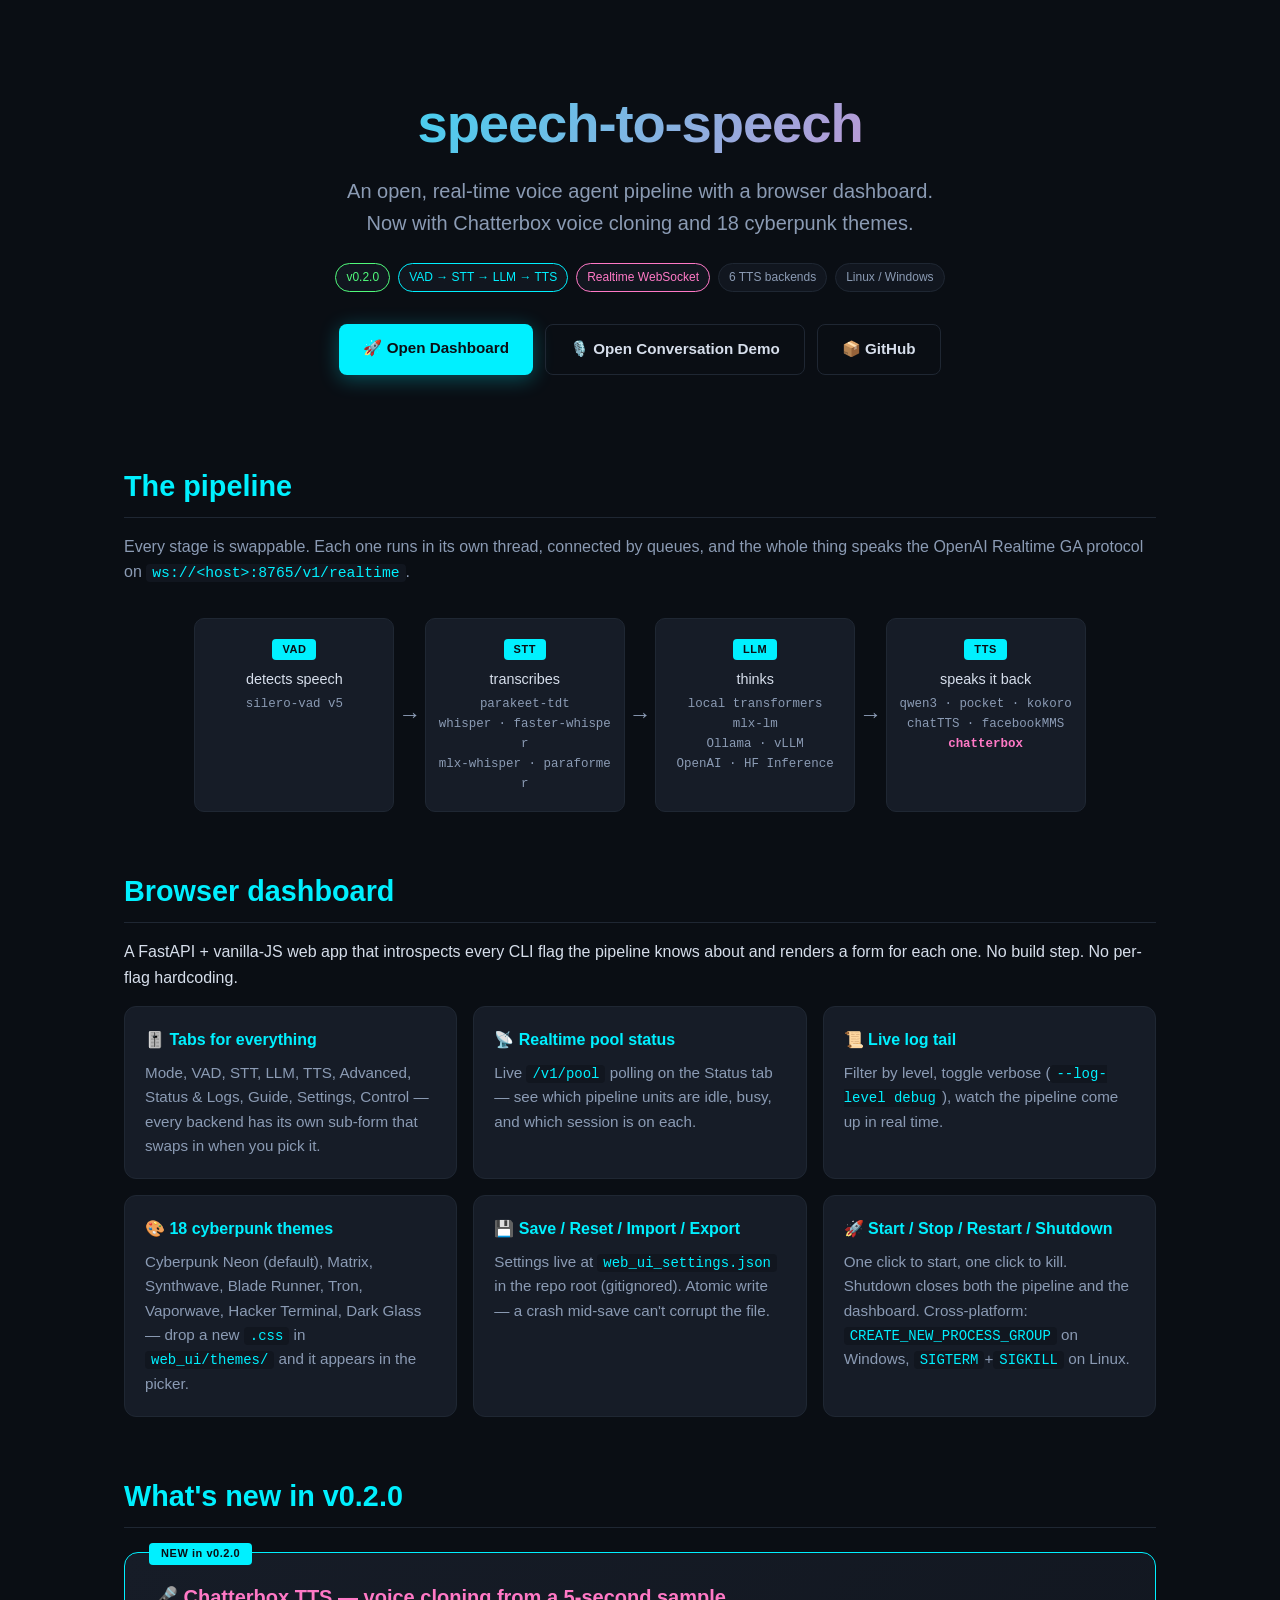
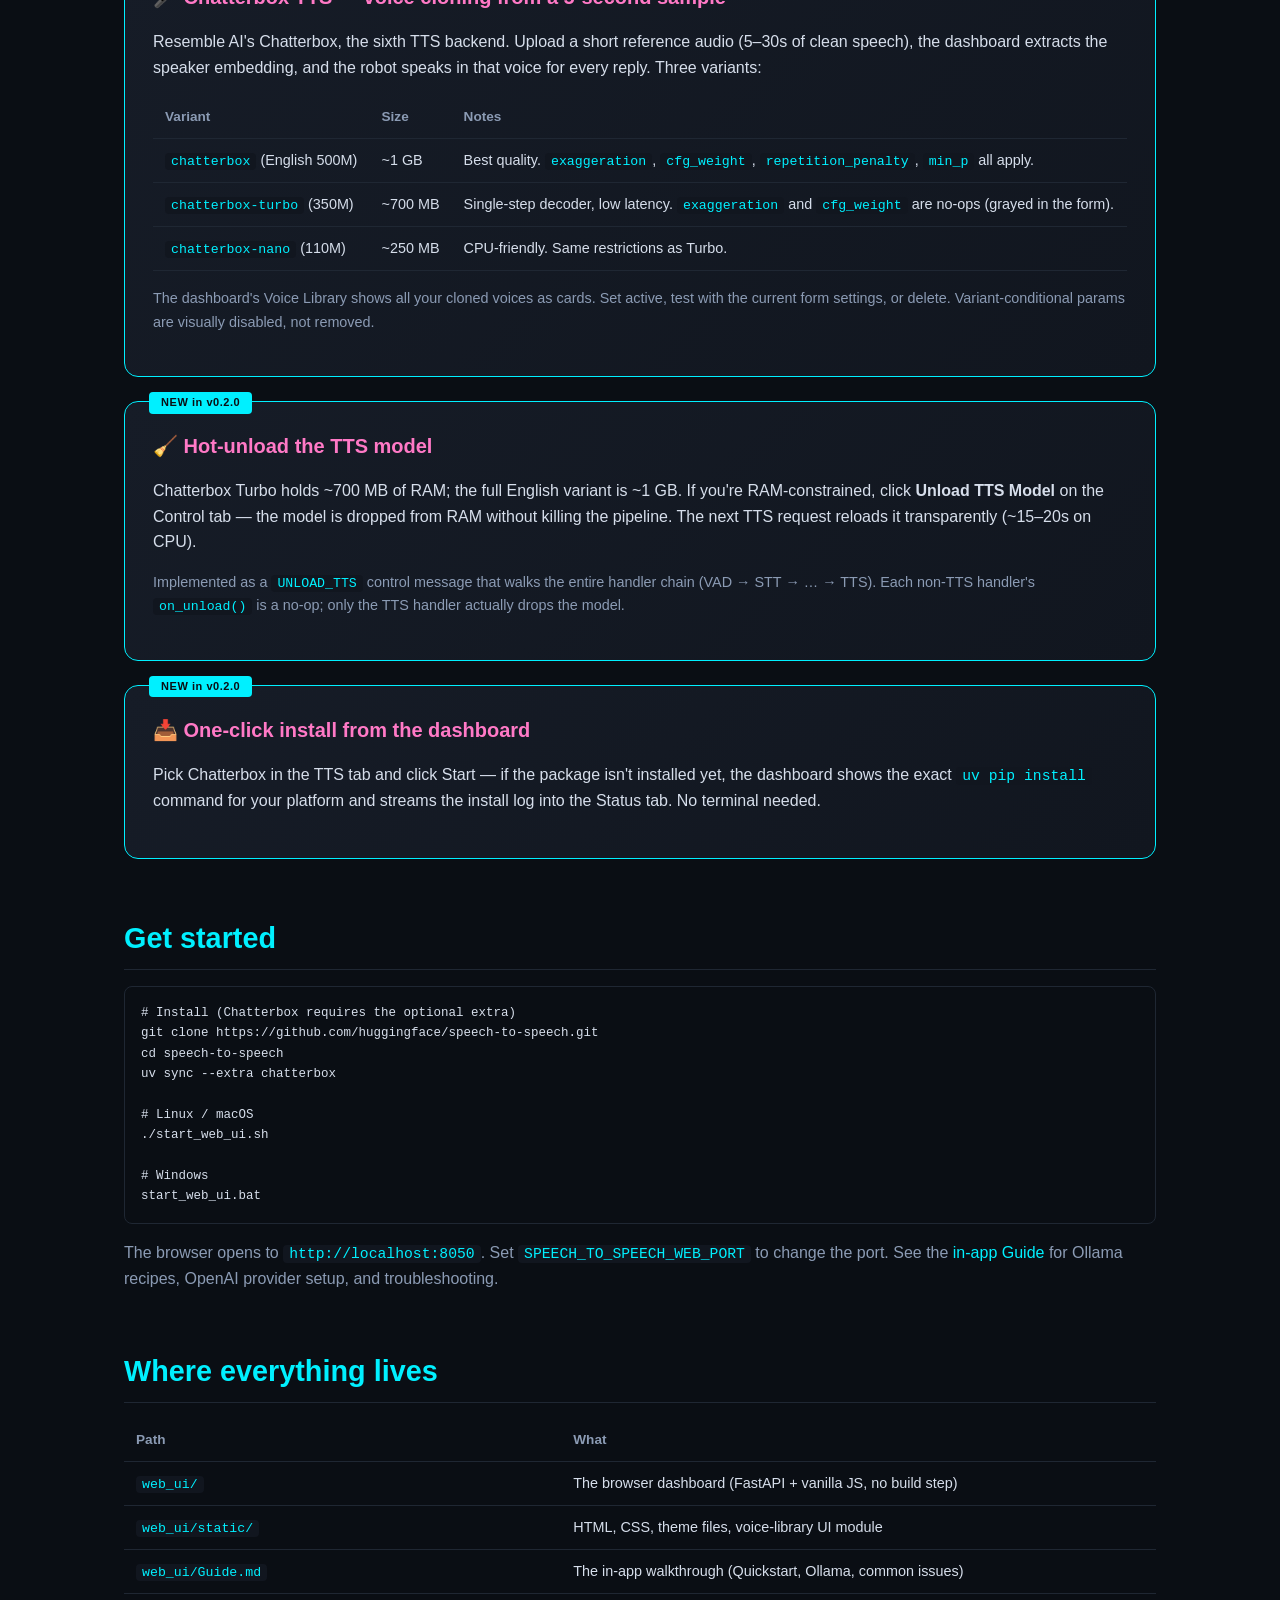
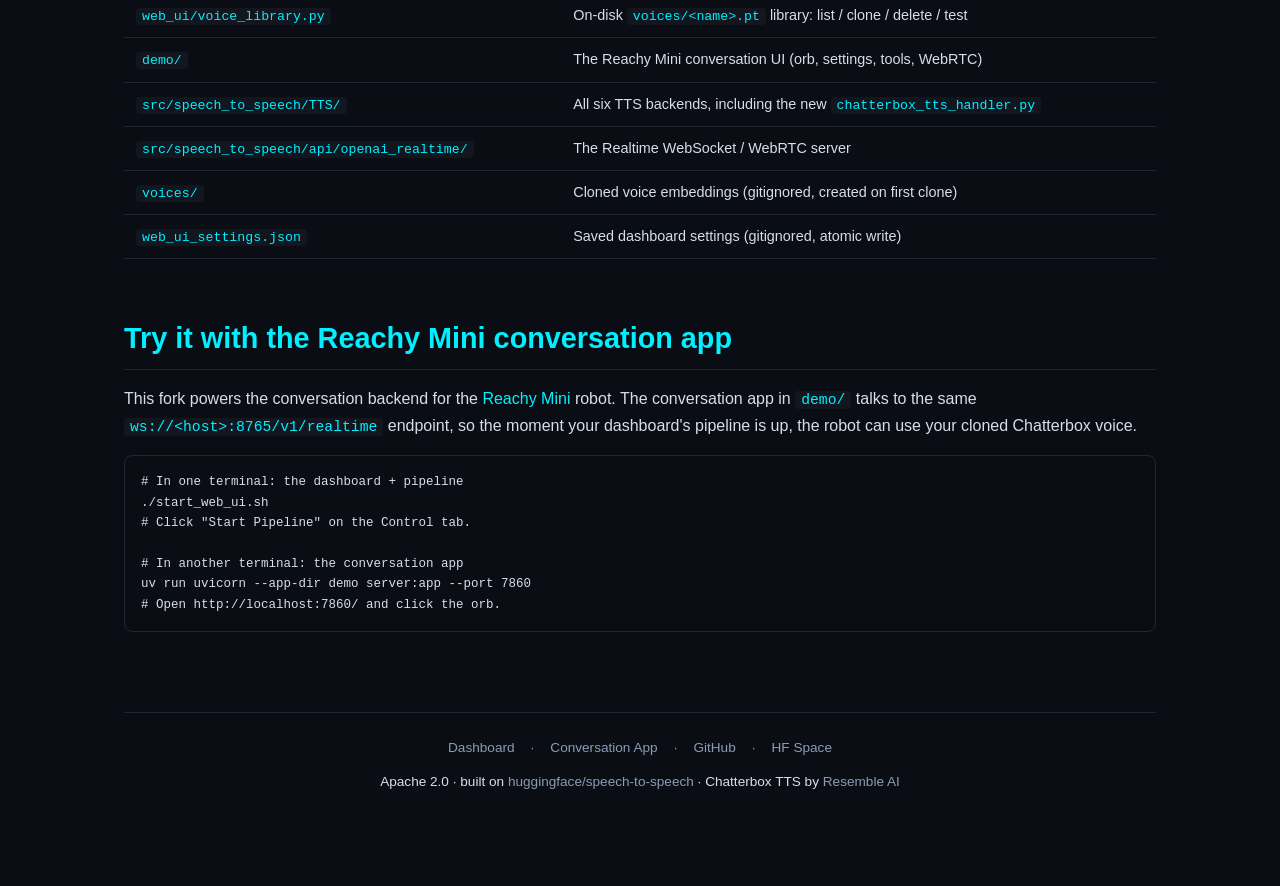
==== commit 6ed472c4: "v0.2.0: Chatterbox TTS backend with voice cloning library + self-hosted browser dashboard Pipeline (" ====
--- a/index.html
+++ b/index.html
@@ -1,401 +1,419 @@
-<!doctype html>
+<!DOCTYPE html>
 <html lang="en">
-  <head>
-    <meta charset="UTF-8" />
-    <meta name="viewport" content="width=device-width, initial-scale=1.0, viewport-fit=cover" />
-    <title>Minimal Conversation · S2S backend</title>
-    <link rel="preconnect" href="https://fonts.googleapis.com" />
-    <link rel="preconnect" href="https://fonts.gstatic.com" crossorigin />
-    <link
-      href="https://fonts.googleapis.com/css2?family=Geist+Mono:wght@400;500;600&family=Inter:wght@400;500;600;700;800&display=swap"
-      rel="stylesheet"
-    />
-    <link rel="stylesheet" href="style.css" />
-  </head>
-  <!--
-    `booting` disables transitions/animations until the first paint commits.
-    Without this the orb visibly fades/scales in on the very first frame
-    because `state-idle` and the generic `.ind` defaults differ. The
-    bootstrap script at the end of main.js strips the class after one rAF.
-  -->
-  <body class="booting">
-    <div id="app">
-      <header class="topbar">
-        <div class="brand">
-          <div class="ident">
-            <div class="ident-head">
-              <a class="ident-title" href="https://github.com/huggingface/speech-to-speech" target="_blank" rel="noopener">Hugging Face Realtime</a>
-              <button id="about-btn" class="about-btn" title="About this space" aria-label="About this space">
-                <svg viewBox="0 0 24 24" fill="none" stroke="currentColor" stroke-width="2" stroke-linecap="round" stroke-linejoin="round"><circle cx="12" cy="12" r="10"/><line x1="12" y1="16" x2="12" y2="12"/><line x1="12" y1="8" x2="12.01" y2="8"/></svg>
-              </button>
-            </div>
-            <p class="ident-blurb">An open, real-time voice chat built on Hugging Face's speech-to-speech stack. <strong style="color: var(--accent);">v0.2.0</strong> — now with Chatterbox TTS voice cloning.</p>
-            <div class="ident-meta">
-              <span class="ident-row">
-                <span class="ident-label">Powered by</span>
-                <a href="https://huggingface.co/inference-endpoints" target="_blank" rel="noopener">Inference Endpoints</a>
-                <span class="sep" aria-hidden="true">·</span>
-                <a class="cerebras-credit" href="https://cerebras.ai" target="_blank" rel="noopener"><svg class="cerebras-mark" viewBox="0 0 50 50" aria-hidden="true"><path fill-rule="evenodd" clip-rule="evenodd" d="M29.4186 5.62713C24.2806 5.62713 19.353 7.6682 15.7199 11.3013C12.0868 14.9345 10.0457 19.862 10.0457 25C10.0457 30.1381 12.0868 35.0656 15.7199 38.6988C19.353 42.3319 24.2806 44.373 29.4186 44.373V47.2917C17.1061 47.2917 7.12695 37.3105 7.12695 24.998C7.12695 12.6855 17.104 2.7063 29.4165 2.7063V5.62505L29.4186 5.62713ZM39.3186 13.2875C37.7794 11.9809 35.9971 10.9915 34.0741 10.3761C32.1512 9.76067 30.1256 9.53147 28.1137 9.70166C26.1019 9.87185 24.1435 10.4381 22.3513 11.3677C20.559 12.2974 18.9683 13.5722 17.6704 15.1189C16.3726 16.6655 15.3933 18.4534 14.7888 20.3798C14.1844 22.3062 13.9667 24.3332 14.1483 26.344C14.33 28.3548 14.9073 30.3099 15.8472 32.0968C16.787 33.8838 18.0709 35.4673 19.6249 36.7563L17.7478 38.9938C15.9126 37.4545 14.3987 35.5687 13.2924 33.4442C12.1862 31.3197 11.5092 28.9981 11.3003 26.6119C11.0914 24.2258 11.3545 21.8219 12.0747 19.5374C12.7949 17.253 13.9581 15.1328 15.4978 13.298C17.0373 11.4628 18.9233 9.94877 21.0479 8.84247C23.1726 7.73618 25.4944 7.05923 27.8807 6.8503C30.267 6.64136 32.6711 6.90453 34.9557 7.62477C37.2403 8.34501 39.3607 9.50822 41.1957 11.048L39.3186 13.2875ZM34.6207 15.0459C31.9818 13.6829 28.9113 13.4172 26.0776 14.3068C23.2438 15.1964 20.876 17.1691 19.4895 19.7958C18.1029 22.4224 17.8099 25.4903 18.6741 28.332C19.5384 31.1736 21.4899 33.5589 24.104 34.9688L22.7374 37.5521C19.4721 35.7617 17.0418 32.7592 15.9707 29.1927C14.8996 25.6261 15.2737 21.7815 17.0123 18.4883C18.7509 15.1952 21.7146 12.7176 25.2637 11.5903C28.8129 10.463 32.663 10.7763 35.9832 12.4625L34.6207 15.0459ZM29.4165 17.7896C27.5042 17.7896 25.6702 18.5493 24.318 19.9015C22.9658 21.2537 22.2061 23.0877 22.2061 25C22.2061 26.9124 22.9658 28.7464 24.318 30.0986C25.6702 31.4508 27.5042 32.2105 29.4165 32.2105V35.1313C26.7296 35.1313 24.1526 34.0639 22.2527 32.1639C20.3527 30.2639 19.2853 27.687 19.2853 25C19.2853 22.3131 20.3527 19.7362 22.2527 17.8362C24.1526 15.9362 26.7296 14.8688 29.4165 14.8688V17.7896Z" fill="#F15A29"/><path d="M32.0981 22.5749C31.7875 22.2404 31.4295 21.9534 31.0356 21.7228C30.6925 21.519 30.3014 21.4097 29.9023 21.4062C29.371 21.4062 28.896 21.5041 28.4773 21.6978C28.0725 21.8802 27.7089 22.1425 27.4081 22.469C27.1074 22.7955 26.8758 23.1795 26.7273 23.5978C26.5731 24.0207 26.4981 24.4645 26.4981 24.9124C26.4981 25.3666 26.5731 25.8082 26.7273 26.227C26.877 26.6449 27.1091 27.0286 27.4096 27.3553C27.7102 27.682 28.0733 27.9451 28.4773 28.1291C28.8939 28.3228 29.3731 28.4207 29.9023 28.4207C30.3523 28.4207 30.771 28.3249 31.1564 28.1395C31.5481 27.952 31.8856 27.6707 32.146 27.3228L34.0794 29.4187C33.7877 29.7103 33.4544 29.9624 33.0752 30.1749C32.374 30.566 31.6108 30.8338 30.8189 30.9666C30.4648 31.0207 30.1585 31.0499 29.9023 31.0499C29.0617 31.0552 28.2271 30.9069 27.4398 30.6124C26.6954 30.3371 26.0144 29.914 25.4377 29.3687C24.8643 28.8208 24.4078 28.1624 24.096 27.4332C23.7572 26.6366 23.5883 25.778 23.6002 24.9124C23.6002 23.9874 23.7669 23.1478 24.096 22.3916C24.4085 21.6624 24.8627 21.0041 25.4356 20.4562C26.0148 19.9124 26.696 19.4895 27.4398 19.2145C28.2271 18.92 29.0617 18.7717 29.9023 18.777C30.6419 18.777 31.3856 18.9187 32.1356 19.202C32.8877 19.4895 33.5627 19.952 34.1023 20.5541L32.0981 22.5749Z" fill="#fff"/></svg>Cerebras</a>
-              </span>
-              <span class="ident-row">
-                <span class="ident-label">Built by</span>
-                <a class="hf-credit" href="https://huggingface.co" target="_blank" rel="noopener"><svg class="hf-mark" viewBox="0 0 24 24" fill="currentColor" aria-hidden="true"><path d="M12.025 1.13c-5.77 0-10.449 4.647-10.449 10.378 0 1.112.178 2.181.503 3.185.064-.222.203-.444.416-.577a.96.96 0 0 1 .524-.15c.293 0 .584.124.84.284.278.173.48.408.71.694.226.282.458.611.684.951v-.014c.017-.324.106-.622.264-.874s.403-.487.762-.543c.3-.047.596.06.787.203s.31.313.4.467c.15.257.212.468.233.542.01.026.653 1.552 1.657 2.54.616.605 1.01 1.223 1.082 1.912.055.537-.096 1.059-.38 1.572.637.121 1.294.187 1.967.187.657 0 1.298-.063 1.921-.178-.287-.517-.44-1.041-.384-1.581.07-.69.465-1.307 1.081-1.913 1.004-.987 1.647-2.513 1.657-2.539.021-.074.083-.285.233-.542.09-.154.208-.323.4-.467a1.08 1.08 0 0 1 .787-.203c.359.056.604.29.762.543s.247.55.265.874v.015c.225-.34.457-.67.683-.952.23-.286.432-.52.71-.694.257-.16.547-.284.84-.285a.97.97 0 0 1 .524.151c.228.143.373.388.43.625l.006.04a10.3 10.3 0 0 0 .534-3.273c0-5.731-4.678-10.378-10.449-10.378M8.327 6.583a1.5 1.5 0 0 1 .713.174 1.487 1.487 0 0 1 .617 2.013c-.183.343-.762-.214-1.102-.094-.38.134-.532.914-.917.71a1.487 1.487 0 0 1 .69-2.803m7.486 0a1.487 1.487 0 0 1 .689 2.803c-.385.204-.536-.576-.916-.71-.34-.12-.92.437-1.103.094a1.487 1.487 0 0 1 .617-2.013 1.5 1.5 0 0 1 .713-.174m-10.68 1.55a.96.96 0 1 1 0 1.921.96.96 0 0 1 0-1.92m13.838 0a.96.96 0 1 1 0 1.92.96.96 0 0 1 0-1.92M8.489 11.458c.588.01 1.965 1.157 3.572 1.164 1.607-.007 2.984-1.155 3.572-1.164.196-.003.305.12.305.454 0 .886-.424 2.328-1.563 3.202-.22-.756-1.396-1.366-1.63-1.32q-.011.001-.02.006l-.044.026-.01.008-.03.024q-.018.017-.035.036l-.032.04a1 1 0 0 0-.058.09l-.014.025q-.049.088-.11.19a1 1 0 0 1-.083.116 1.2 1.2 0 0 1-.173.18q-.035.029-.075.058a1.3 1.3 0 0 1-.251-.243 1 1 0 0 1-.076-.107c-.124-.193-.177-.363-.337-.444-.034-.016-.104-.008-.2.022q-.094.03-.216.087-.06.028-.125.063l-.13.074q-.067.04-.136.086a3 3 0 0 0-.135.096 3 3 0 0 0-.26.219 2 2 0 0 0-.12.121 2 2 0 0 0-.106.128l-.002.002a2 2 0 0 0-.09.132l-.001.001a1.2 1.2 0 0 0-.105.212q-.013.036-.024.073c-1.139-.875-1.563-2.317-1.563-3.203 0-.334.109-.457.305-.454m.836 10.354c.824-1.19.766-2.082-.365-3.194-1.13-1.112-1.789-2.738-1.789-2.738s-.246-.945-.806-.858-.97 1.499.202 2.362c1.173.864-.233 1.45-.685.64-.45-.812-1.683-2.896-2.322-3.295s-1.089-.175-.938.647 2.822 2.813 2.562 3.244-1.176-.506-1.176-.506-2.866-2.567-3.49-1.898.473 1.23 2.037 2.16c1.564.932 1.686 1.178 1.464 1.53s-3.675-2.511-4-1.297c-.323 1.214 3.524 1.567 3.287 2.405-.238.839-2.71-1.587-3.216-.642-.506.946 3.49 2.056 3.522 2.064 1.29.33 4.568 1.028 5.713-.624m5.349 0c-.824-1.19-.766-2.082.365-3.194 1.13-1.112 1.789-2.738 1.789-2.738s.246-.945.806-.858.97 1.499-.202 2.362c-1.173.864.233 1.45.685.64.451-.812 1.683-2.896 2.322-3.295s1.089-.175.938.647-2.822 2.813-2.562 3.244 1.176-.506 1.176-.506 2.866-2.567 3.49-1.898-.473 1.23-2.037 2.16c-1.564.932-1.686 1.178-1.464 1.53s3.675-2.511 4-1.297c.323 1.214-3.524 1.567-3.287 2.405.238.839 2.71-1.587 3.216-.642.506.946-3.49 2.056-3.522 2.064-1.29.33-4.568 1.028-5.713-.624"/></svg>Hugging Face</a>
-                <span class="sep" aria-hidden="true">·</span>
-                <a class="handle" href="https://huggingface.co/tfrere" target="_blank" rel="noopener">tfrere</a>
-                <span class="sep" aria-hidden="true">·</span>
-                <a class="handle" href="https://huggingface.co/A-Mahla" target="_blank" rel="noopener">A-Mahla</a>
-                <span class="sep" aria-hidden="true">·</span>
-                <a class="handle" href="https://huggingface.co/andito" target="_blank" rel="noopener">andito</a>
-              </span>
-            </div>
-          </div>
-        </div>
-        <div class="topbar-right">
-          <!-- HF login chip / sign-in pill. Populated by ui/account.js; only
-               shown when the deploy runs behind a load balancer with OAuth. -->
-          <div id="account" class="account" hidden></div>
-          <button id="about-btn-m" class="icon-btn about-btn-mobile" title="About this space" aria-label="About this space">
-            <svg width="18" height="18" viewBox="0 0 24 24" fill="none" stroke="currentColor" stroke-width="2" stroke-linecap="round" stroke-linejoin="round"><circle cx="12" cy="12" r="10"/><line x1="12" y1="16" x2="12" y2="12"/><line x1="12" y1="8" x2="12.01" y2="8"/></svg>
-          </button>
-          <button id="tools-btn" class="icon-btn" title="Tools" aria-label="Tools">
-            <svg width="18" height="18" viewBox="0 0 24 24" fill="none" stroke="currentColor" stroke-width="2" stroke-linecap="round" stroke-linejoin="round"><path d="M14.7 6.3a1 1 0 0 0 0 1.4l1.6 1.6a1 1 0 0 0 1.4 0l3.77-3.77a6 6 0 0 1-7.94 7.94l-6.91 6.91a2.12 2.12 0 0 1-3-3l6.91-6.91a6 6 0 0 1 7.94-7.94l-3.76 3.76z"/></svg>
-          </button>
-          <button id="chat-btn" class="icon-btn" title="Conversation history" aria-label="Conversation history">
-            <svg width="18" height="18" viewBox="0 0 24 24" fill="none" stroke="currentColor" stroke-width="2" stroke-linecap="round" stroke-linejoin="round"><path d="M21 15a2 2 0 0 1-2 2H7l-4 4V5a2 2 0 0 1 2-2h14a2 2 0 0 1 2 2z"/></svg>
-            <span id="chat-badge" class="chat-badge" aria-hidden="true"></span>
-          </button>
-          <button id="settings-btn" class="icon-btn" title="Settings" aria-label="Settings">
-            <svg width="18" height="18" viewBox="0 0 24 24" fill="none" stroke="currentColor" stroke-width="2" stroke-linecap="round" stroke-linejoin="round"><circle cx="12" cy="12" r="3"/><path d="M19.4 15a1.65 1.65 0 0 0 .33 1.82l.06.06a2 2 0 1 1-2.83 2.83l-.06-.06a1.65 1.65 0 0 0-1.82-.33 1.65 1.65 0 0 0-1 1.51V21a2 2 0 1 1-4 0v-.09A1.65 1.65 0 0 0 9 19.4a1.65 1.65 0 0 0-1.82.33l-.06.06a2 2 0 1 1-2.83-2.83l.06-.06a1.65 1.65 0 0 0 .33-1.82 1.65 1.65 0 0 0-1.51-1H3a2 2 0 1 1 0-4h.09A1.65 1.65 0 0 0 4.6 9a1.65 1.65 0 0 0-.33-1.82l-.06-.06a2 2 0 1 1 2.83-2.83l.06.06a1.65 1.65 0 0 0 1.82.33H9a1.65 1.65 0 0 0 1-1.51V3a2 2 0 1 1 4 0v.09a1.65 1.65 0 0 0 1 1.51 1.65 1.65 0 0 0 1.82-.33l.06-.06a2 2 0 1 1 2.83 2.83l-.06.06a1.65 1.65 0 0 0-.33 1.82V9c0 .66.39 1.25 1 1.51H21a2 2 0 1 1 0 4h-.09a1.65 1.65 0 0 0-1.51 1z"/></svg>
-          </button>
-        </div>
-      </header>
-
-      <main class="stage">
-        <aside class="version-banner" aria-label="v0.2.0 announcement">
-          <div class="version-banner-text">
-            <span class="version-tag">v0.2.0</span>
-            <strong>Now with Chatterbox TTS voice cloning.</strong>
-            Upload a 5-second voice sample, the robot speaks in that voice.
-            Powered by <a href="https://github.com/resemble-ai/chatterbox" target="_blank" rel="noopener">Resemble AI's Chatterbox</a>.
-          </div>
-          <a class="version-banner-cta" href="https://github.com/ArtFix0/speech-to-speech" target="_blank" rel="noopener">Get the dashboard →</a>
-        </aside>
-        <div class="orb-wrap">
-          <div id="mic-gate" class="mic-gate">
-            <svg id="mic-gate-arc" class="mic-gate-arc" viewBox="0 0 100 100" aria-hidden="true">
-              <path id="mga-track" class="mga-track" fill="none" />
-              <path id="mga-fill" class="mga-fill" fill="none" />
-              <path id="mga-hit" class="mga-hit" fill="none" />
-              <circle id="mga-handle" class="mga-handle" r="3" />
-            </svg>
-            <button id="mic-btn" class="side-btn" type="button" aria-label="Mute" title="Mute" aria-hidden="true">
-              <svg class="mic-on" viewBox="0 0 24 24" fill="none" stroke="currentColor" stroke-width="1.8" stroke-linecap="round" stroke-linejoin="round"><rect x="9" y="2" width="6" height="12" rx="3"/><path d="M5 10a7 7 0 0 0 14 0"/><line x1="12" y1="19" x2="12" y2="22"/></svg>
-              <svg class="mic-off" viewBox="0 0 24 24" fill="none" stroke="currentColor" stroke-width="1.8" stroke-linecap="round" stroke-linejoin="round"><line x1="2" y1="2" x2="22" y2="22"/><path d="M9 5a3 3 0 0 1 6 0v4"/><path d="M9 10v1a3 3 0 0 0 5.1 2.1"/><path d="M19 10a7 7 0 0 1-1.24 3.97"/><path d="M5 10a7 7 0 0 0 11 5.67"/><line x1="12" y1="19" x2="12" y2="22"/></svg>
-            </button>
-          </div>
-
-          <button
-            id="main-circle"
-            class="circle state-idle"
-            type="button"
-            aria-label="Start voice conversation"
-          >
-            <span class="circle-glow" aria-hidden="true"></span>
-            <span class="circle-ring" aria-hidden="true"></span>
-            <span class="circle-ring-outer" aria-hidden="true"></span>
-            <span class="circle-core">
-              <span class="circle-indicator" aria-hidden="true">
-                <svg class="ind ind-mic" viewBox="0 0 24 24" fill="none" stroke="currentColor" stroke-width="1.6" stroke-linecap="round" stroke-linejoin="round" aria-hidden="true">
-                  <rect x="9" y="2" width="6" height="12" rx="3" fill="currentColor" stroke="none"/>
-                  <path d="M5 10a7 7 0 0 0 14 0"/>
-                  <line x1="12" y1="19" x2="12" y2="22"/>
-                  <line x1="8" y1="22" x2="16" y2="22"/>
-                </svg>
-                <svg class="ind ind-error" viewBox="0 0 24 24" fill="none" stroke="currentColor" stroke-width="2" stroke-linecap="round" stroke-linejoin="round"><circle cx="12" cy="12" r="9"/><line x1="12" y1="8" x2="12" y2="13"/><line x1="12" y1="16" x2="12" y2="16"/></svg>
-                <span class="ind ind-spinner"></span>
-                <span class="ind ind-thinking">
-                  <span class="dot"></span>
-                  <span class="dot"></span>
-                  <span class="dot"></span>
-                </span>
-                <span class="ind ind-bars">
-                  <span class="bar"></span>
-                  <span class="bar"></span>
-                  <span class="bar"></span>
-                  <span class="bar"></span>
-                  <span class="bar"></span>
-                </span>
-                <svg class="ind ind-voice" viewBox="0 0 24 24" fill="none" stroke="currentColor" stroke-width="1.8" stroke-linecap="round" stroke-linejoin="round" aria-hidden="true">
-                  <path d="M3 10v4a1 1 0 0 0 1 1h3l5 4V5L7 9H4a1 1 0 0 0-1 1z" fill="currentColor" stroke="none"/>
-                  <path class="wave wave-1" d="M16 8a5 5 0 0 1 0 8"/>
-                  <path class="wave wave-2" d="M19 5a9 9 0 0 1 0 14"/>
-                </svg>
-              </span>
-            </span>
-          </button>
-
-          <button id="stop-btn" class="side-btn" type="button" aria-label="End" title="End" aria-hidden="true">
-            <svg viewBox="0 0 24 24" fill="currentColor"><rect x="6" y="6" width="12" height="12" rx="2"/></svg>
-          </button>
-        </div>
-
-        <p id="circle-caption" class="circle-caption" role="status">Tap to start</p>
-        <p id="circle-subcaption" class="circle-subcaption" hidden></p>
-
-        <div id="queue-actions" class="queue-actions" hidden>
-          <button id="join-queue-btn" class="join-queue-btn" type="button" hidden>
-            Join now
-          </button>
-          <button id="leave-queue-btn" class="leave-queue-btn" type="button" hidden>
-            Leave queue
-          </button>
-        </div>
-      </main>
-
-      <footer class="footer">
-        <span>
-          Powered by
-          <a href="https://github.com/huggingface/speech-to-speech" target="_blank" rel="noopener">huggingface/speech-to-speech</a>
-        </span>
-      </footer>
+<head>
+<meta charset="UTF-8">
+<meta name="viewport" content="width=device-width, initial-scale=1.0">
+<title>speech-to-speech · Reachy Mini conversation backend</title>
+<style>
+    :root {
+        --bg: #0a0e14;
+        --bg-elev: #11161f;
+        --bg-card: #161c27;
+        --border: #1f2733;
+        --text: #d6deeb;
+        --text-dim: #8b9bb4;
+        --accent: #00f0ff;
+        --accent-2: #ff79c6;
+        --success: #50fa7b;
+        --warning: #f1fa8c;
+        --error: #ff5555;
+        --font: -apple-system, BlinkMacSystemFont, "Segoe UI", "Roboto", "Helvetica Neue", sans-serif;
+        --font-mono: "JetBrains Mono", "Fira Code", "Menlo", "Consolas", monospace;
+    }
+    * { box-sizing: border-box; }
+    html, body {
+        margin: 0; padding: 0;
+        background: var(--bg);
+        color: var(--text);
+        font-family: var(--font);
+        line-height: 1.6;
+        min-height: 100vh;
+    }
+    a { color: var(--accent); text-decoration: none; }
+    a:hover { text-decoration: underline; }
+    code, pre, .mono { font-family: var(--font-mono); font-size: 0.92em; }
+    code {
+        background: var(--bg-elev);
+        padding: 1px 6px;
+        border-radius: 4px;
+        color: var(--accent);
+    }
+    .container {
+        max-width: 1080px;
+        margin: 0 auto;
+        padding: 32px 24px 80px;
+    }
+    .hero {
+        text-align: center;
+        padding: 48px 0 32px;
+    }
+    .hero h1 {
+        font-size: 3.4rem;
+        font-weight: 800;
+        margin: 0 0 8px;
+        letter-spacing: -0.02em;
+        background: linear-gradient(120deg, var(--accent), var(--accent-2));
+        -webkit-background-clip: text;
+        background-clip: text;
+        -webkit-text-fill-color: transparent;
+    }
+    .hero .tagline {
+        font-size: 1.25rem;
+        color: var(--text-dim);
+        margin: 0 0 24px;
+    }
+    .badges {
+        display: flex; gap: 8px; justify-content: center; flex-wrap: wrap;
+        margin-bottom: 32px;
+    }
+    .badge {
+        display: inline-block;
+        padding: 4px 10px;
+        background: var(--bg-elev);
+        border: 1px solid var(--border);
+        border-radius: 999px;
+        font-size: 12px;
+        color: var(--text-dim);
+    }
+    .badge.green { color: var(--success); border-color: var(--success); }
+    .badge.cyan { color: var(--accent); border-color: var(--accent); }
+    .badge.pink { color: var(--accent-2); border-color: var(--accent-2); }
+    .cta-row {
+        display: flex; gap: 12px; justify-content: center; flex-wrap: wrap;
+    }
+    .btn {
+        display: inline-block;
+        padding: 12px 24px;
+        border-radius: 8px;
+        font-weight: 600;
+        font-size: 0.95rem;
+        cursor: pointer;
+        transition: transform 0.1s ease, box-shadow 0.2s ease;
+        text-decoration: none;
+    }
+    .btn:hover { transform: translateY(-1px); text-decoration: none; }
+    .btn-primary {
+        background: var(--accent);
+        color: var(--bg);
+        box-shadow: 0 4px 20px rgba(0, 240, 255, 0.3);
+    }
+    .btn-secondary {
+        background: transparent;
+        color: var(--text);
+        border: 1px solid var(--border);
+    }
+    .btn-secondary:hover { border-color: var(--accent); color: var(--accent); }
+    h2 {
+        font-size: 1.8rem;
+        margin: 56px 0 16px;
+        color: var(--accent);
+        border-bottom: 1px solid var(--border);
+        padding-bottom: 8px;
+    }
+    h3 {
+        font-size: 1.25rem;
+        margin: 24px 0 8px;
+        color: var(--text);
+    }
+    p { color: var(--text); }
+    .grid {
+        display: grid;
+        grid-template-columns: repeat(auto-fit, minmax(280px, 1fr));
+        gap: 16px;
+        margin: 16px 0 24px;
+    }
+    .card {
+        background: var(--bg-card);
+        border: 1px solid var(--border);
+        border-radius: 12px;
+        padding: 20px;
+        transition: border-color 0.2s ease, transform 0.2s ease;
+    }
+    .card:hover { border-color: var(--accent); transform: translateY(-2px); }
+    .card h4 {
+        margin: 0 0 8px;
+        color: var(--accent);
+        font-size: 1rem;
+        display: flex; align-items: center; gap: 8px;
+    }
+    .card p { margin: 0; color: var(--text-dim); font-size: 0.95rem; }
+    .pipe {
+        display: flex;
+        align-items: stretch;
+        gap: 4px;
+        margin: 32px 0;
+        flex-wrap: wrap;
+        justify-content: center;
+    }
+    .pipe-step {
+        flex: 1 1 160px;
+        max-width: 200px;
+        background: var(--bg-card);
+        border: 1px solid var(--border);
+        border-radius: 10px;
+        padding: 16px 12px;
+        text-align: center;
+        position: relative;
+    }
+    .pipe-step .tag {
+        display: inline-block;
+        background: var(--accent);
+        color: var(--bg);
+        padding: 2px 10px;
+        border-radius: 4px;
+        font-size: 11px;
+        font-weight: 700;
+        letter-spacing: 0.05em;
+        margin-bottom: 8px;
+    }
+    .pipe-step .job {
+        font-size: 0.9rem;
+        color: var(--text);
+        margin-bottom: 4px;
+    }
+    .pipe-step .model {
+        font-family: var(--font-mono);
+        font-size: 0.78rem;
+        color: var(--text-dim);
+        word-break: break-all;
+    }
+    .pipe-arrow {
+        align-self: center;
+        color: var(--text-dim);
+        font-size: 1.4rem;
+        user-select: none;
+    }
+    .feature-block {
+        background: linear-gradient(135deg, var(--bg-card), var(--bg-elev));
+        border: 1px solid var(--border);
+        border-radius: 14px;
+        padding: 28px;
+        margin: 24px 0;
+    }
+    .feature-block.new {
+        border-color: var(--accent);
+        position: relative;
+    }
+    .feature-block.new::before {
+        content: "NEW in v0.2.0";
+        position: absolute;
+        top: -10px; left: 24px;
+        background: var(--accent);
+        color: var(--bg);
+        padding: 2px 12px;
+        border-radius: 4px;
+        font-size: 11px;
+        font-weight: 700;
+        letter-spacing: 0.05em;
+    }
+    .feature-block h3 { margin-top: 0; color: var(--accent-2); }
+    pre {
+        background: var(--bg);
+        border: 1px solid var(--border);
+        border-radius: 8px;
+        padding: 16px;
+        overflow-x: auto;
+        font-size: 0.85rem;
+        line-height: 1.5;
+    }
+    pre code { background: transparent; padding: 0; color: var(--text); }
+    .tabs {
+        display: flex; gap: 4px;
+        border-bottom: 1px solid var(--border);
+        margin-bottom: 16px;
+    }
+    .tab {
+        padding: 8px 16px;
+        background: transparent;
+        color: var(--text-dim);
+        border: none;
+        cursor: pointer;
+        border-bottom: 2px solid transparent;
+        font-size: 0.9rem;
+    }
+    .tab.active { color: var(--accent); border-bottom-color: var(--accent); }
+    table {
+        width: 100%;
+        border-collapse: collapse;
+        margin: 16px 0;
+    }
+    th, td {
+        text-align: left;
+        padding: 10px 12px;
+        border-bottom: 1px solid var(--border);
+    }
+    th { color: var(--text-dim); font-weight: 600; font-size: 0.85rem; }
+    td { color: var(--text); font-size: 0.9rem; }
+    tr:hover td { background: var(--bg-elev); }
+    footer {
+        margin-top: 80px;
+        padding-top: 24px;
+        border-top: 1px solid var(--border);
+        text-align: center;
+        color: var(--text-dim);
+        font-size: 0.85rem;
+    }
+    footer a { color: var(--text-dim); }
+    footer a:hover { color: var(--accent); }
+    .links { display: flex; gap: 16px; justify-content: center; flex-wrap: wrap; }
+</style>
+</head>
+<body>
+<div class="container">
+
+    <section class="hero">
+        <h1>speech-to-speech</h1>
+        <p class="tagline">An open, real-time voice agent pipeline with a browser dashboard.<br>Now with Chatterbox voice cloning and 18 cyberpunk themes.</p>
+        <div class="badges">
+            <span class="badge green">v0.2.0</span>
+            <span class="badge cyan">VAD → STT → LLM → TTS</span>
+            <span class="badge pink">Realtime WebSocket</span>
+            <span class="badge">6 TTS backends</span>
+            <span class="badge">Linux / Windows</span>
+        </div>
+        <div class="cta-row">
+            <a class="btn btn-primary" href="./web_ui/">🚀 Open Dashboard</a>
+            <a class="btn btn-secondary" href="./demo/">🎙️ Open Conversation Demo</a>
+            <a class="btn btn-secondary" href="https://github.com/huggingface/speech-to-speech">📦 GitHub</a>
+        </div>
+    </section>
+
+    <h2>The pipeline</h2>
+    <p style="color: var(--text-dim);">Every stage is swappable. Each one runs in its own thread, connected by queues, and the whole thing speaks the OpenAI Realtime GA protocol on <code>ws://&lt;host&gt;:8765/v1/realtime</code>.</p>
+    <div class="pipe">
+        <div class="pipe-step">
+            <span class="tag">VAD</span>
+            <div class="job">detects speech</div>
+            <div class="model">silero-vad v5</div>
+        </div>
+        <div class="pipe-arrow">→</div>
+        <div class="pipe-step">
+            <span class="tag">STT</span>
+            <div class="job">transcribes</div>
+            <div class="model">parakeet-tdt<br>whisper · faster-whisper<br>mlx-whisper · paraformer</div>
+        </div>
+        <div class="pipe-arrow">→</div>
+        <div class="pipe-step">
+            <span class="tag">LLM</span>
+            <div class="job">thinks</div>
+            <div class="model">local transformers<br>mlx-lm<br>Ollama · vLLM<br>OpenAI · HF Inference</div>
+        </div>
+        <div class="pipe-arrow">→</div>
+        <div class="pipe-step">
+            <span class="tag">TTS</span>
+            <div class="job">speaks it back</div>
+            <div class="model">qwen3 · pocket · kokoro<br>chatTTS · facebookMMS<br><strong style="color: var(--accent-2);">chatterbox</strong></div>
+        </div>
     </div>
 
-    <!-- Ephemeral chat bubbles anchored to the top-right -->
-    <div id="bubble-stack" class="bubble-stack" aria-live="polite" aria-atomic="false"></div>
-
-    <!-- Webcam self-view, shown bottom-left while the camera tool is enabled -->
-    <div id="cam-pip" class="cam-pip" aria-hidden="true">
-      <video id="cam-video" class="cam-video" autoplay playsinline muted></video>
-      <span class="cam-flash" aria-hidden="true"></span>
-      <span class="cam-label">camera</span>
+    <h2>Browser dashboard</h2>
+    <p>A FastAPI + vanilla-JS web app that introspects every CLI flag the pipeline knows about and renders a form for each one. No build step. No per-flag hardcoding.</p>
+    <div class="grid">
+        <div class="card">
+            <h4>🎚️ Tabs for everything</h4>
+            <p>Mode, VAD, STT, LLM, TTS, Advanced, Status &amp; Logs, Guide, Settings, Control — every backend has its own sub-form that swaps in when you pick it.</p>
+        </div>
+        <div class="card">
+            <h4>📡 Realtime pool status</h4>
+            <p>Live <code>/v1/pool</code> polling on the Status tab — see which pipeline units are idle, busy, and which session is on each.</p>
+        </div>
+        <div class="card">
+            <h4>📜 Live log tail</h4>
+            <p>Filter by level, toggle verbose (<code>--log-level debug</code>), watch the pipeline come up in real time.</p>
+        </div>
+        <div class="card">
+            <h4>🎨 18 cyberpunk themes</h4>
+            <p>Cyberpunk Neon (default), Matrix, Synthwave, Blade Runner, Tron, Vaporwave, Hacker Terminal, Dark Glass — drop a new <code>.css</code> in <code>web_ui/themes/</code> and it appears in the picker.</p>
+        </div>
+        <div class="card">
+            <h4>💾 Save / Reset / Import / Export</h4>
+            <p>Settings live at <code>web_ui_settings.json</code> in the repo root (gitignored). Atomic write — a crash mid-save can't corrupt the file.</p>
+        </div>
+        <div class="card">
+            <h4>🚀 Start / Stop / Restart / Shutdown</h4>
+            <p>One click to start, one click to kill. Shutdown closes both the pipeline and the dashboard. Cross-platform: <code>CREATE_NEW_PROCESS_GROUP</code> on Windows, <code>SIGTERM</code>+<code>SIGKILL</code> on Linux.</p>
+        </div>
     </div>
 
-    <!-- Conversation history panel (overlay) -->
-    <div id="chat-panel" class="chat-panel">
-      <div id="chat-panel-backdrop" class="chat-panel-backdrop"></div>
-      <div class="chat-panel-inner">
-        <header class="chat-panel-header">
-          <h3>Conversation</h3>
-          <button id="chat-panel-close" class="icon-btn" aria-label="Close">
-            <svg width="16" height="16" viewBox="0 0 24 24" fill="none" stroke="currentColor" stroke-width="2" stroke-linecap="round" stroke-linejoin="round"><line x1="18" y1="6" x2="6" y2="18"/><line x1="6" y1="6" x2="18" y2="18"/></svg>
-          </button>
-        </header>
-        <div id="chat-history" class="chat-history"></div>
-      </div>
+    <h2>What's new in v0.2.0</h2>
+
+    <div class="feature-block new">
+        <h3>🎤 Chatterbox TTS — voice cloning from a 5-second sample</h3>
+        <p>Resemble AI's Chatterbox, the sixth TTS backend. Upload a short reference audio (5–30s of clean speech), the dashboard extracts the speaker embedding, and the robot speaks in that voice for every reply. Three variants:</p>
+        <table>
+            <tr>
+                <th>Variant</th>
+                <th>Size</th>
+                <th>Notes</th>
+            </tr>
+            <tr><td><code>chatterbox</code> (English 500M)</td><td>~1 GB</td><td>Best quality. <code>exaggeration</code>, <code>cfg_weight</code>, <code>repetition_penalty</code>, <code>min_p</code> all apply.</td></tr>
+            <tr><td><code>chatterbox-turbo</code> (350M)</td><td>~700 MB</td><td>Single-step decoder, low latency. <code>exaggeration</code> and <code>cfg_weight</code> are no-ops (grayed in the form).</td></tr>
+            <tr><td><code>chatterbox-nano</code> (110M)</td><td>~250 MB</td><td>CPU-friendly. Same restrictions as Turbo.</td></tr>
+        </table>
+        <p style="color: var(--text-dim); font-size: 0.9rem;">The dashboard's Voice Library shows all your cloned voices as cards. Set active, test with the current form settings, or delete. Variant-conditional params are visually disabled, not removed.</p>
     </div>
 
-    <dialog id="about-modal" class="modal about-modal">
-      <div class="modal-content">
-        <header class="modal-header">
-          <h2>About</h2>
-          <button id="about-close" class="icon-btn" aria-label="Close">
-            <svg width="16" height="16" viewBox="0 0 24 24" fill="none" stroke="currentColor" stroke-width="2" stroke-linecap="round" stroke-linejoin="round"><line x1="18" y1="6" x2="6" y2="18"/><line x1="6" y1="6" x2="18" y2="18"/></svg>
-          </button>
-        </header>
-
-        <!-- General intro to the speech-to-speech project -->
-        <div class="about-intro">
-          <p>Speech-to-speech is Hugging Face's open framework for real-time voice agents. Rather than one end-to-end model, it chains four open models from the Hub (speech detection, transcription, a vision-language model, and synthesis), so any stage can be swapped or run locally. This demo wires that pipeline to hosted inference.</p>
-          <p style="margin-top: 12px;">This Space is the <strong>ArtFix0 fork</strong> with a self-hosted <a href="/web_ui/">browser dashboard</a>, a <a href="https://github.com/resemble-ai/chatterbox" target="_blank" rel="noopener">Chatterbox</a> TTS backend (voice cloning from a 5-second reference sample), 18 cyberpunk themes, and a hot-unload button to free the TTS model from RAM without killing the pipeline.</p>
-          <a class="about-repo" href="https://github.com/huggingface/speech-to-speech" target="_blank" rel="noopener">View the project on GitHub<svg class="ext" viewBox="0 0 24 24" fill="none" stroke="currentColor" stroke-width="2" stroke-linecap="round" stroke-linejoin="round" aria-hidden="true"><path d="M7 17 17 7"/><path d="M8 7h9v9"/></svg></a>
-        </div>
-
-        <!-- The backend, shown as the path a turn actually travels -->
-        <div class="about-pipeline">
-          <p class="pipeline-title">The pipeline</p>
-          <ol class="pipeline">
-            <li class="pipe-endpoint">You speak</li>
-            <li class="pipe-stage">
-              <span class="pipe-tag">VAD</span>
-              <span class="pipe-job">detects speech</span>
-              <a class="pipe-model" href="https://github.com/snakers4/silero-vad" target="_blank" rel="noopener">silero-vad<svg class="ext" viewBox="0 0 24 24" fill="none" stroke="currentColor" stroke-width="2" stroke-linecap="round" stroke-linejoin="round" aria-hidden="true"><path d="M7 17 17 7"/><path d="M8 7h9v9"/></svg></a>
-            </li>
-            <li class="pipe-stage">
-              <span class="pipe-tag">STT</span>
-              <span class="pipe-job">transcribes it</span>
-              <a class="pipe-model" href="https://huggingface.co/nvidia/parakeet-tdt-1.1b" target="_blank" rel="noopener">nvidia/parakeet-tdt-1.1b<svg class="ext" viewBox="0 0 24 24" fill="none" stroke="currentColor" stroke-width="2" stroke-linecap="round" stroke-linejoin="round" aria-hidden="true"><path d="M7 17 17 7"/><path d="M8 7h9v9"/></svg></a>
-            </li>
-            <li class="pipe-stage">
-              <span class="pipe-tag">VLM</span>
-              <span class="pipe-job">analyses and composes the reply <span class="pipe-note">· via <a class="cerebras-credit" href="https://cerebras.ai" target="_blank" rel="noopener"><svg class="cerebras-mark" viewBox="0 0 50 50" aria-hidden="true"><path fill-rule="evenodd" clip-rule="evenodd" d="M29.4186 5.62713C24.2806 5.62713 19.353 7.6682 15.7199 11.3013C12.0868 14.9345 10.0457 19.862 10.0457 25C10.0457 30.1381 12.0868 35.0656 15.7199 38.6988C19.353 42.3319 24.2806 44.373 29.4186 44.373V47.2917C17.1061 47.2917 7.12695 37.3105 7.12695 24.998C7.12695 12.6855 17.104 2.7063 29.4165 2.7063V5.62505L29.4186 5.62713ZM39.3186 13.2875C37.7794 11.9809 35.9971 10.9915 34.0741 10.3761C32.1512 9.76067 30.1256 9.53147 28.1137 9.70166C26.1019 9.87185 24.1435 10.4381 22.3513 11.3677C20.559 12.2974 18.9683 13.5722 17.6704 15.1189C16.3726 16.6655 15.3933 18.4534 14.7888 20.3798C14.1844 22.3062 13.9667 24.3332 14.1483 26.344C14.33 28.3548 14.9073 30.3099 15.8472 32.0968C16.787 33.8838 18.0709 35.4673 19.6249 36.7563L17.7478 38.9938C15.9126 37.4545 14.3987 35.5687 13.2924 33.4442C12.1862 31.3197 11.5092 28.9981 11.3003 26.6119C11.0914 24.2258 11.3545 21.8219 12.0747 19.5374C12.7949 17.253 13.9581 15.1328 15.4978 13.298C17.0373 11.4628 18.9233 9.94877 21.0479 8.84247C23.1726 7.73618 25.4944 7.05923 27.8807 6.8503C30.267 6.64136 32.6711 6.90453 34.9557 7.62477C37.2403 8.34501 39.3607 9.50822 41.1957 11.048L39.3186 13.2875ZM34.6207 15.0459C31.9818 13.6829 28.9113 13.4172 26.0776 14.3068C23.2438 15.1964 20.876 17.1691 19.4895 19.7958C18.1029 22.4224 17.8099 25.4903 18.6741 28.332C19.5384 31.1736 21.4899 33.5589 24.104 34.9688L22.7374 37.5521C19.4721 35.7617 17.0418 32.7592 15.9707 29.1927C14.8996 25.6261 15.2737 21.7815 17.0123 18.4883C18.7509 15.1952 21.7146 12.7176 25.2637 11.5903C28.8129 10.463 32.663 10.7763 35.9832 12.4625L34.6207 15.0459ZM29.4165 17.7896C27.5042 17.7896 25.6702 18.5493 24.318 19.9015C22.9658 21.2537 22.2061 23.0877 22.2061 25C22.2061 26.9124 22.9658 28.7464 24.318 30.0986C25.6702 31.4508 27.5042 32.2105 29.4165 32.2105V35.1313C26.7296 35.1313 24.1526 34.0639 22.2527 32.1639C20.3527 30.2639 19.2853 27.687 19.2853 25C19.2853 22.3131 20.3527 19.7362 22.2527 17.8362C24.1526 15.9362 26.7296 14.8688 29.4165 14.8688V17.7896Z" fill="#F15A29"/><path d="M32.0981 22.5749C31.7875 22.2404 31.4295 21.9534 31.0356 21.7228C30.6925 21.519 30.3014 21.4097 29.9023 21.4062C29.371 21.4062 28.896 21.5041 28.4773 21.6978C28.0725 21.8802 27.7089 22.1425 27.4081 22.469C27.1074 22.7955 26.8758 23.1795 26.7273 23.5978C26.5731 24.0207 26.4981 24.4645 26.4981 24.9124C26.4981 25.3666 26.5731 25.8082 26.7273 26.227C26.877 26.6449 27.1091 27.0286 27.4096 27.3553C27.7102 27.682 28.0733 27.9451 28.4773 28.1291C28.8939 28.3228 29.3731 28.4207 29.9023 28.4207C30.3523 28.4207 30.771 28.3249 31.1564 28.1395C31.5481 27.952 31.8856 27.6707 32.146 27.3228L34.0794 29.4187C33.7877 29.7103 33.4544 29.9624 33.0752 30.1749C32.374 30.566 31.6108 30.8338 30.8189 30.9666C30.4648 31.0207 30.1585 31.0499 29.9023 31.0499C29.0617 31.0552 28.2271 30.9069 27.4398 30.6124C26.6954 30.3371 26.0144 29.914 25.4377 29.3687C24.8643 28.8208 24.4078 28.1624 24.096 27.4332C23.7572 26.6366 23.5883 25.778 23.6002 24.9124C23.6002 23.9874 23.7669 23.1478 24.096 22.3916C24.4085 21.6624 24.8627 21.0041 25.4356 20.4562C26.0148 19.9124 26.696 19.4895 27.4398 19.2145C28.2271 18.92 29.0617 18.7717 29.9023 18.777C30.6419 18.777 31.3856 18.9187 32.1356 19.202C32.8877 19.4895 33.5627 19.952 34.1023 20.5541L32.0981 22.5749Z" fill="#fff"/></svg>Cerebras</a></span></span>
-              <a class="pipe-model" href="https://huggingface.co/google/gemma-4-31B-it" target="_blank" rel="noopener">google/gemma-4-31B-it<svg class="ext" viewBox="0 0 24 24" fill="none" stroke="currentColor" stroke-width="2" stroke-linecap="round" stroke-linejoin="round" aria-hidden="true"><path d="M7 17 17 7"/><path d="M8 7h9v9"/></svg></a>
-            </li>
-            <li class="pipe-stage">
-              <span class="pipe-tag">TTS</span>
-              <span class="pipe-job">speaks it back</span>
-              <a class="pipe-model" href="https://huggingface.co/Qwen/Qwen3-TTS-12Hz-1.7B-CustomVoice" target="_blank" rel="noopener">Qwen/Qwen3-TTS-12Hz-1.7B-CustomVoice<svg class="ext" viewBox="0 0 24 24" fill="none" stroke="currentColor" stroke-width="2" stroke-linecap="round" stroke-linejoin="round" aria-hidden="true"><path d="M7 17 17 7"/><path d="M8 7h9v9"/></svg></a>
-              <span class="pipe-note">· or <a class="pipe-model" href="https://github.com/resemble-ai/chatterbox" target="_blank" rel="noopener"><strong>Chatterbox</strong> with voice cloning<svg class="ext" viewBox="0 0 24 24" fill="none" stroke="currentColor" stroke-width="2" stroke-linecap="round" stroke-linejoin="round" aria-hidden="true"><path d="M7 17 17 7"/><path d="M8 7h9v9"/></svg></a> (v0.2.0)</span>
-            </li>
-            <li class="pipe-endpoint">The orb replies</li>
-          </ol>
-        </div>
-      </div>
-    </dialog>
-
-    <dialog id="settings-modal" class="modal">
-      <form method="dialog" class="modal-content">
-        <header class="modal-header">
-          <h2>Settings</h2>
-          <button class="icon-btn" value="close" aria-label="Close">
-            <svg width="16" height="16" viewBox="0 0 24 24" fill="none" stroke="currentColor" stroke-width="2" stroke-linecap="round" stroke-linejoin="round"><line x1="18" y1="6" x2="6" y2="18"/><line x1="6" y1="6" x2="18" y2="18"/></svg>
-          </button>
-        </header>
-
-        <div class="tab-panels">
-          <section class="tab-panel active" role="tabpanel">
-            <label class="field" id="conn-field">
-              <span id="conn-label">Speech-to-speech server URL</span>
-              <input id="lb-url" type="text" autocomplete="off" spellcheck="false" placeholder="http://localhost:port" />
-              <small id="conn-hint">
-                URL of your speech-to-speech server, e.g.
-                <code>http://localhost:8080</code> (the app adds <code>/v1/realtime</code>).
-              </small>
-            </label>
-
-            <!-- Transport picker. Hidden in LB mode; disabled (locked to
-                 WebSocket) unless the deploy pins SPEECH_TO_SPEECH_URL — the
-                 WebRTC handshake goes through the server-side /api/calls
-                 proxy, which only forwards to the pinned URL. -->
-            <label class="field" id="transport-field" hidden>
-              <span>Transport</span>
-              <select id="transport">
-                <option value="ws" selected>WebSocket</option>
-                <option value="webrtc">WebRTC</option>
-              </select>
-              <small id="transport-hint">
-                How audio travels to the server. Applies on the next conversation.
-              </small>
-            </label>
-
-            <div class="field-row">
-              <label class="field">
-                <span>Voice</span>
-                <select id="voice">
-                  <option value="Aiden" selected>Aiden</option>
-                  <option value="Ryan">Ryan</option>
-                  <option value="Dylan">Dylan</option>
-                  <option value="Eric">Eric</option>
-                  <option value="Ono_Anna">Ono_Anna</option>
-                  <option value="Serena">Serena</option>
-                  <option value="Sohee">Sohee</option>
-                  <option value="Uncle_Fu">Uncle_Fu</option>
-                  <option value="Vivian">Vivian</option>
-                </select>
-              </label>
-            </div>
-
-            <!-- WS-only: the gate runs in the WebSocket capture worklet; the
-                 WebRTC mic path sends the raw track, so this hides there. -->
-            <div class="field" id="gate-field">
-              <span class="field-head">
-                Noise gate
-                <span id="gate-value" class="field-value">Off</span>
-              </span>
-              <div class="gate">
-                <div class="gate-track" aria-hidden="true">
-                  <div id="gate-meter-fill" class="gate-meter-fill"></div>
-                  <input
-                    id="noise-gate"
-                    type="range"
-                    min="-66"
-                    max="-3"
-                    step="1"
-                    value="-50"
-                    aria-label="Noise gate threshold"
-                  />
-                </div>
-                <div class="gate-ends">
-                  <span>Off</span>
-                  <span>−3 dB</span>
-                </div>
-              </div>
-              <small>
-                Mutes the mic below the handle so room noise isn't sent. Slide fully
-                left to turn it off; the bar shows your live input while in a call.
-              </small>
-            </div>
-
-            <label class="field">
-              <span>Instructions</span>
-              <textarea id="instructions" rows="5" placeholder="You are a friendly voice assistant..."></textarea>
-            </label>
-
-            <div class="field">
-              <button id="restart-conversation" type="button" class="btn primary wide" disabled>
-                Restart conversation with these settings
-              </button>
-              <small id="restart-hint">Connect first, then come back here to apply live changes.</small>
-            </div>
-          </section>
-        </div>
-
-        <footer class="modal-footer">
-          <button id="settings-save" type="submit" class="btn primary" value="save">Save</button>
-        </footer>
-      </form>
-    </dialog>
-
-    <dialog id="tools-modal" class="modal">
-      <div class="modal-content">
-        <header class="modal-header">
-          <h2>Tools</h2>
-          <button id="tools-close" class="icon-btn" aria-label="Close">
-            <svg width="16" height="16" viewBox="0 0 24 24" fill="none" stroke="currentColor" stroke-width="2" stroke-linecap="round" stroke-linejoin="round"><line x1="18" y1="6" x2="6" y2="18"/><line x1="6" y1="6" x2="18" y2="18"/></svg>
-          </button>
-        </header>
-
-        <p class="tools-intro">Let the assistant act during the conversation. Changes apply live.</p>
-
-        <div class="tool-list">
-          <div class="tool-row" id="tool-web-row">
-            <div class="tool-info">
-              <span class="tool-name">Web search</span>
-              <span class="tool-desc">Look things up on Google, via Serper.</span>
-            </div>
-            <label class="switch">
-              <input id="tool-web" type="checkbox" />
-              <span class="switch-track" aria-hidden="true"></span>
-            </label>
-          </div>
-          <label class="field tools-key">
-            <span>Search API key</span>
-            <input id="search-key" type="password" autocomplete="off" spellcheck="false" />
-            <small id="tool-web-hint"></small>
-          </label>
-
-          <div class="tool-row tool-row-sep" id="tool-cam-row">
-            <div class="tool-info">
-              <span class="tool-name">Camera</span>
-              <span class="tool-desc">Let the assistant see through your webcam.</span>
-            </div>
-            <label class="switch">
-              <input id="tool-cam" type="checkbox" />
-              <span class="switch-track" aria-hidden="true"></span>
-            </label>
-          </div>
-          <small id="tool-cam-hint" class="tool-hint">A live preview shows bottom-left while the camera is on.</small>
-        </div>
-      </div>
-    </dialog>
-
-    <!-- Shown when the per-day conversation budget is spent (mid-call or at
-         start). Title / message / CTA / note are filled per tier by
-         ui/account.js. The hero is the HF mark — a friendly smiling face. -->
-    <dialog id="limit-modal" class="modal limit-modal">
-      <div class="modal-content limit-card">
-        <button id="limit-close" class="icon-btn limit-close" aria-label="Close">
-          <svg width="16" height="16" viewBox="0 0 24 24" fill="none" stroke="currentColor" stroke-width="2" stroke-linecap="round" stroke-linejoin="round"><line x1="18" y1="6" x2="6" y2="18"/><line x1="6" y1="6" x2="18" y2="18"/></svg>
-        </button>
-        <div class="limit-badge" aria-hidden="true">
-          <svg class="hf-logo" viewBox="0 0 95 88" fill="none" aria-hidden="true"><path fill="#FFD21E" d="M47.21 76.5a34.75 34.75 0 1 0 0-69.5 34.75 34.75 0 0 0 0 69.5Z"/><path fill="#FF9D0B" d="M81.96 41.75a34.75 34.75 0 1 0-69.5 0 34.75 34.75 0 0 0 69.5 0Zm-73.5 0a38.75 38.75 0 1 1 77.5 0 38.75 38.75 0 0 1-77.5 0Z"/><path fill="#3A3B45" d="M58.5 32.3c1.28.44 1.78 3.06 3.07 2.38a5 5 0 1 0-6.76-2.07c.61 1.15 2.55-.72 3.7-.32ZM34.95 32.3c-1.28.44-1.79 3.06-3.07 2.38a5 5 0 1 1 6.76-2.07c-.61 1.15-2.56-.72-3.7-.32Z"/><path fill="#FF323D" d="M46.96 56.29c9.83 0 13-8.76 13-13.26 0-2.34-1.57-1.6-4.09-.36-2.33 1.15-5.46 2.74-8.9 2.74-7.19 0-13-6.88-13-2.38s3.16 13.26 13 13.26Z"/><path fill="#3A3B45" fill-rule="evenodd" d="M39.43 54a8.7 8.7 0 0 1 5.3-4.49c.4-.12.81.57 1.24 1.28.4.68.82 1.37 1.24 1.37.45 0 .9-.68 1.33-1.35.45-.7.89-1.38 1.32-1.25a8.61 8.61 0 0 1 5 4.17c3.73-2.94 5.1-7.74 5.1-10.7 0-2.34-1.57-1.6-4.09-.36l-.14.07c-2.31 1.15-5.39 2.67-8.77 2.67s-6.45-1.52-8.77-2.67c-2.6-1.29-4.23-2.1-4.23.29 0 3.05 1.46 8.06 5.47 10.97Z" clip-rule="evenodd"/><path fill="#FF9D0B" d="M70.71 37a3.25 3.25 0 1 0 0-6.5 3.25 3.25 0 0 0 0 6.5ZM24.21 37a3.25 3.25 0 1 0 0-6.5 3.25 3.25 0 0 0 0 6.5ZM17.52 48c-1.62 0-3.06.66-4.07 1.87a5.97 5.97 0 0 0-1.33 3.76 7.1 7.1 0 0 0-1.94-.3c-1.55 0-2.95.59-3.94 1.66a5.8 5.8 0 0 0-.8 7 5.3 5.3 0 0 0-1.79 2.82c-.24.9-.48 2.8.8 4.74a5.22 5.22 0 0 0-.37 5.02c1.02 2.32 3.57 4.14 8.52 6.1 3.07 1.22 5.89 2 5.91 2.01a44.33 44.33 0 0 0 10.93 1.6c5.86 0 10.05-1.8 12.46-5.34 3.88-5.69 3.33-10.9-1.7-15.92-2.77-2.78-4.62-6.87-5-7.77-.78-2.66-2.84-5.62-6.25-5.62a5.7 5.7 0 0 0-4.6 2.46c-1-1.26-1.98-2.25-2.86-2.82A7.4 7.4 0 0 0 17.52 48Zm0 4c.51 0 1.14.22 1.82.65 2.14 1.36 6.25 8.43 7.76 11.18.5.92 1.37 1.31 2.14 1.31 1.55 0 2.75-1.53.15-3.48-3.92-2.93-2.55-7.72-.68-8.01.08-.02.17-.02.24-.02 1.7 0 2.45 2.93 2.45 2.93s2.2 5.52 5.98 9.3c3.77 3.77 3.97 6.8 1.22 10.83-1.88 2.75-5.47 3.58-9.16 3.58-3.81 0-7.73-.9-9.92-1.46-.11-.03-13.45-3.8-11.76-7 .28-.54.75-.76 1.34-.76 2.38 0 6.7 3.54 8.57 3.54.41 0 .7-.17.83-.6.79-2.85-12.06-4.05-10.98-8.17.2-.73.71-1.02 1.44-1.02 3.14 0 10.2 5.53 11.68 5.53.11 0 .2-.03.24-.1.74-1.2.33-2.04-4.9-5.2-5.21-3.16-8.88-5.06-6.8-7.33.24-.26.58-.38 1-.38 3.17 0 10.66 6.82 10.66 6.82s2.02 2.1 3.25 2.1c.28 0 .52-.1.68-.38.86-1.46-8.06-8.22-8.56-11.01-.34-1.9.24-2.85 1.31-2.85Z"/><path fill="#FFD21E" d="M38.6 76.69c2.75-4.04 2.55-7.07-1.22-10.84-3.78-3.77-5.98-9.3-5.98-9.3s-.82-3.2-2.69-2.9c-1.87.3-3.24 5.08.68 8.01 3.91 2.93-.78 4.92-2.29 2.17-1.5-2.75-5.62-9.82-7.76-11.18-2.13-1.35-3.63-.6-3.13 2.2.5 2.79 9.43 9.55 8.56 11-.87 1.47-3.93-1.71-3.93-1.71s-9.57-8.71-11.66-6.44c-2.08 2.27 1.59 4.17 6.8 7.33 5.23 3.16 5.64 4 4.9 5.2-.75 1.2-12.28-8.53-13.36-4.4-1.08 4.11 11.77 5.3 10.98 8.15-.8 2.85-9.06-5.38-10.74-2.18-1.7 3.21 11.65 6.98 11.76 7.01 4.3 1.12 15.25 3.49 19.08-2.12Z"/><path fill="#FF9D0B" d="M77.4 48c1.62 0 3.07.66 4.07 1.87a5.97 5.97 0 0 1 1.33 3.76 7.1 7.1 0 0 1 1.95-.3c1.55 0 2.95.59 3.94 1.66a5.8 5.8 0 0 1 .8 7 5.3 5.3 0 0 1 1.78 2.82c.24.9.48 2.8-.8 4.74a5.22 5.22 0 0 1 .37 5.02c-1.02 2.32-3.57 4.14-8.51 6.1-3.08 1.22-5.9 2-5.92 2.01a44.33 44.33 0 0 1-10.93 1.6c-5.86 0-10.05-1.8-12.46-5.34-3.88-5.69-3.33-10.9 1.7-15.92 2.78-2.78 4.63-6.87 5.01-7.77.78-2.66 2.83-5.62 6.24-5.62a5.7 5.7 0 0 1 4.6 2.46c1-1.26 1.98-2.25 2.87-2.82A7.4 7.4 0 0 1 77.4 48Zm0 4c-.51 0-1.13.22-1.82.65-2.13 1.36-6.25 8.43-7.76 11.18a2.43 2.43 0 0 1-2.14 1.31c-1.54 0-2.75-1.53-.14-3.48 3.91-2.93 2.54-7.72.67-8.01a1.54 1.54 0 0 0-.24-.02c-1.7 0-2.45 2.93-2.45 2.93s-2.2 5.52-5.97 9.3c-3.78 3.77-3.98 6.8-1.22 10.83 1.87 2.75 5.47 3.58 9.15 3.58 3.82 0 7.73-.9 9.93-1.46.1-.03 13.45-3.8 11.76-7-.29-.54-.75-.76-1.34-.76-2.38 0-6.71 3.54-8.57 3.54-.42 0-.71-.17-.83-.6-.8-2.85 12.05-4.05 10.97-8.17-.19-.73-.7-1.02-1.44-1.02-3.14 0-10.2 5.53-11.68 5.53-.1 0-.19-.03-.23-.1-.74-1.2-.34-2.04 4.88-5.2 5.23-3.16 8.9-5.06 6.8-7.33-.23-.26-.57-.38-.98-.38-3.18 0-10.67 6.82-10.67 6.82s-2.02 2.1-3.24 2.1a.74.74 0 0 1-.68-.38c-.87-1.46 8.05-8.22 8.55-11.01.34-1.9-.24-2.85-1.31-2.85Z"/><path fill="#FFD21E" d="M56.33 76.69c-2.75-4.04-2.56-7.07 1.22-10.84 3.77-3.77 5.97-9.3 5.97-9.3s.82-3.2 2.7-2.9c1.86.3 3.23 5.08-.68 8.01-3.92 2.93.78 4.92 2.28 2.17 1.51-2.75 5.63-9.82 7.76-11.18 2.13-1.35 3.64-.6 3.13 2.2-.5 2.79-9.42 9.55-8.55 11 .86 1.47 3.92-1.71 3.92-1.71s9.58-8.71 11.66-6.44c2.08 2.27-1.58 4.17-6.8 7.33-5.23 3.16-5.63 4-4.9 5.2.75 1.2 12.28-8.53 13.36-4.4 1.08 4.11-11.76 5.3-10.97 8.15.8 2.85 9.05-5.38 10.74-2.18 1.69 3.21-11.65 6.98-11.76 7.01-4.31 1.12-15.26 3.49-19.08-2.12Z"/></svg>
-        </div>
-        <h2 id="limit-title" class="limit-title">That's a wrap for now</h2>
-        <p id="limit-msg" class="limit-msg"></p>
-        <a id="limit-cta" class="btn primary wide limit-cta" href="#"></a>
-        <p id="limit-note" class="limit-note"></p>
-      </div>
-    </dialog>
-
-    <script type="module" src="main.js"></script>
-  </body>
+    <div class="feature-block new">
+        <h3>🧹 Hot-unload the TTS model</h3>
+        <p>Chatterbox Turbo holds ~700 MB of RAM; the full English variant is ~1 GB. If you're RAM-constrained, click <strong>Unload TTS Model</strong> on the Control tab — the model is dropped from RAM without killing the pipeline. The next TTS request reloads it transparently (~15–20s on CPU).</p>
+        <p style="color: var(--text-dim); font-size: 0.9rem;">Implemented as a <code>UNLOAD_TTS</code> control message that walks the entire handler chain (VAD → STT → … → TTS). Each non-TTS handler's <code>on_unload()</code> is a no-op; only the TTS handler actually drops the model.</p>
+    </div>
+
+    <div class="feature-block new">
+        <h3>📥 One-click install from the dashboard</h3>
+        <p>Pick Chatterbox in the TTS tab and click Start — if the package isn't installed yet, the dashboard shows the exact <code>uv pip install</code> command for your platform and streams the install log into the Status tab. No terminal needed.</p>
+    </div>
+
+    <h2>Get started</h2>
+    <pre><code># Install (Chatterbox requires the optional extra)
+git clone https://github.com/huggingface/speech-to-speech.git
+cd speech-to-speech
+uv sync --extra chatterbox
+
+# Linux / macOS
+./start_web_ui.sh
+
+# Windows
+start_web_ui.bat</code></pre>
+    <p style="color: var(--text-dim);">The browser opens to <code>http://localhost:8050</code>. Set <code>SPEECH_TO_SPEECH_WEB_PORT</code> to change the port. See the <a href="./web_ui/Guide.md">in-app Guide</a> for Ollama recipes, OpenAI provider setup, and troubleshooting.</p>
+
+    <h2>Where everything lives</h2>
+    <table>
+        <tr><th>Path</th><th>What</th></tr>
+        <tr><td><code>web_ui/</code></td><td>The browser dashboard (FastAPI + vanilla JS, no build step)</td></tr>
+        <tr><td><code>web_ui/static/</code></td><td>HTML, CSS, theme files, voice-library UI module</td></tr>
+        <tr><td><code>web_ui/Guide.md</code></td><td>The in-app walkthrough (Quickstart, Ollama, common issues)</td></tr>
+        <tr><td><code>web_ui/voice_library.py</code></td><td>On-disk <code>voices/&lt;name&gt;.pt</code> library: list / clone / delete / test</td></tr>
+        <tr><td><code>demo/</code></td><td>The Reachy Mini conversation UI (orb, settings, tools, WebRTC)</td></tr>
+        <tr><td><code>src/speech_to_speech/TTS/</code></td><td>All six TTS backends, including the new <code>chatterbox_tts_handler.py</code></td></tr>
+        <tr><td><code>src/speech_to_speech/api/openai_realtime/</code></td><td>The Realtime WebSocket / WebRTC server</td></tr>
+        <tr><td><code>voices/</code></td><td>Cloned voice embeddings (gitignored, created on first clone)</td></tr>
+        <tr><td><code>web_ui_settings.json</code></td><td>Saved dashboard settings (gitignored, atomic write)</td></tr>
+    </table>
+
+    <h2>Try it with the Reachy Mini conversation app</h2>
+    <p>This fork powers the conversation backend for the <a href="https://huggingface.co/blog/reachy-mini" target="_blank" rel="noopener">Reachy Mini</a> robot. The conversation app in <code>demo/</code> talks to the same <code>ws://&lt;host&gt;:8765/v1/realtime</code> endpoint, so the moment your dashboard's pipeline is up, the robot can use your cloned Chatterbox voice.</p>
+    <pre><code># In one terminal: the dashboard + pipeline
+./start_web_ui.sh
+# Click "Start Pipeline" on the Control tab.
+
+# In another terminal: the conversation app
+uv run uvicorn --app-dir demo server:app --port 7860
+# Open http://localhost:7860/ and click the orb.</code></pre>
+
+    <footer>
+        <div class="links">
+            <a href="./web_ui/">Dashboard</a>
+            <span>·</span>
+            <a href="./demo/">Conversation App</a>
+            <span>·</span>
+            <a href="https://github.com/huggingface/speech-to-speech">GitHub</a>
+            <span>·</span>
+            <a href="https://huggingface.co/spaces/ArtFix0/speech-to-speech-dashboard">HF Space</a>
+        </div>
+        <p style="margin-top: 12px;">Apache 2.0 · built on <a href="https://github.com/huggingface/speech-to-speech">huggingface/speech-to-speech</a> · Chatterbox TTS by <a href="https://www.resemble.ai/">Resemble AI</a></p>
+    </footer>
+
+</div>
+</body>
 </html>
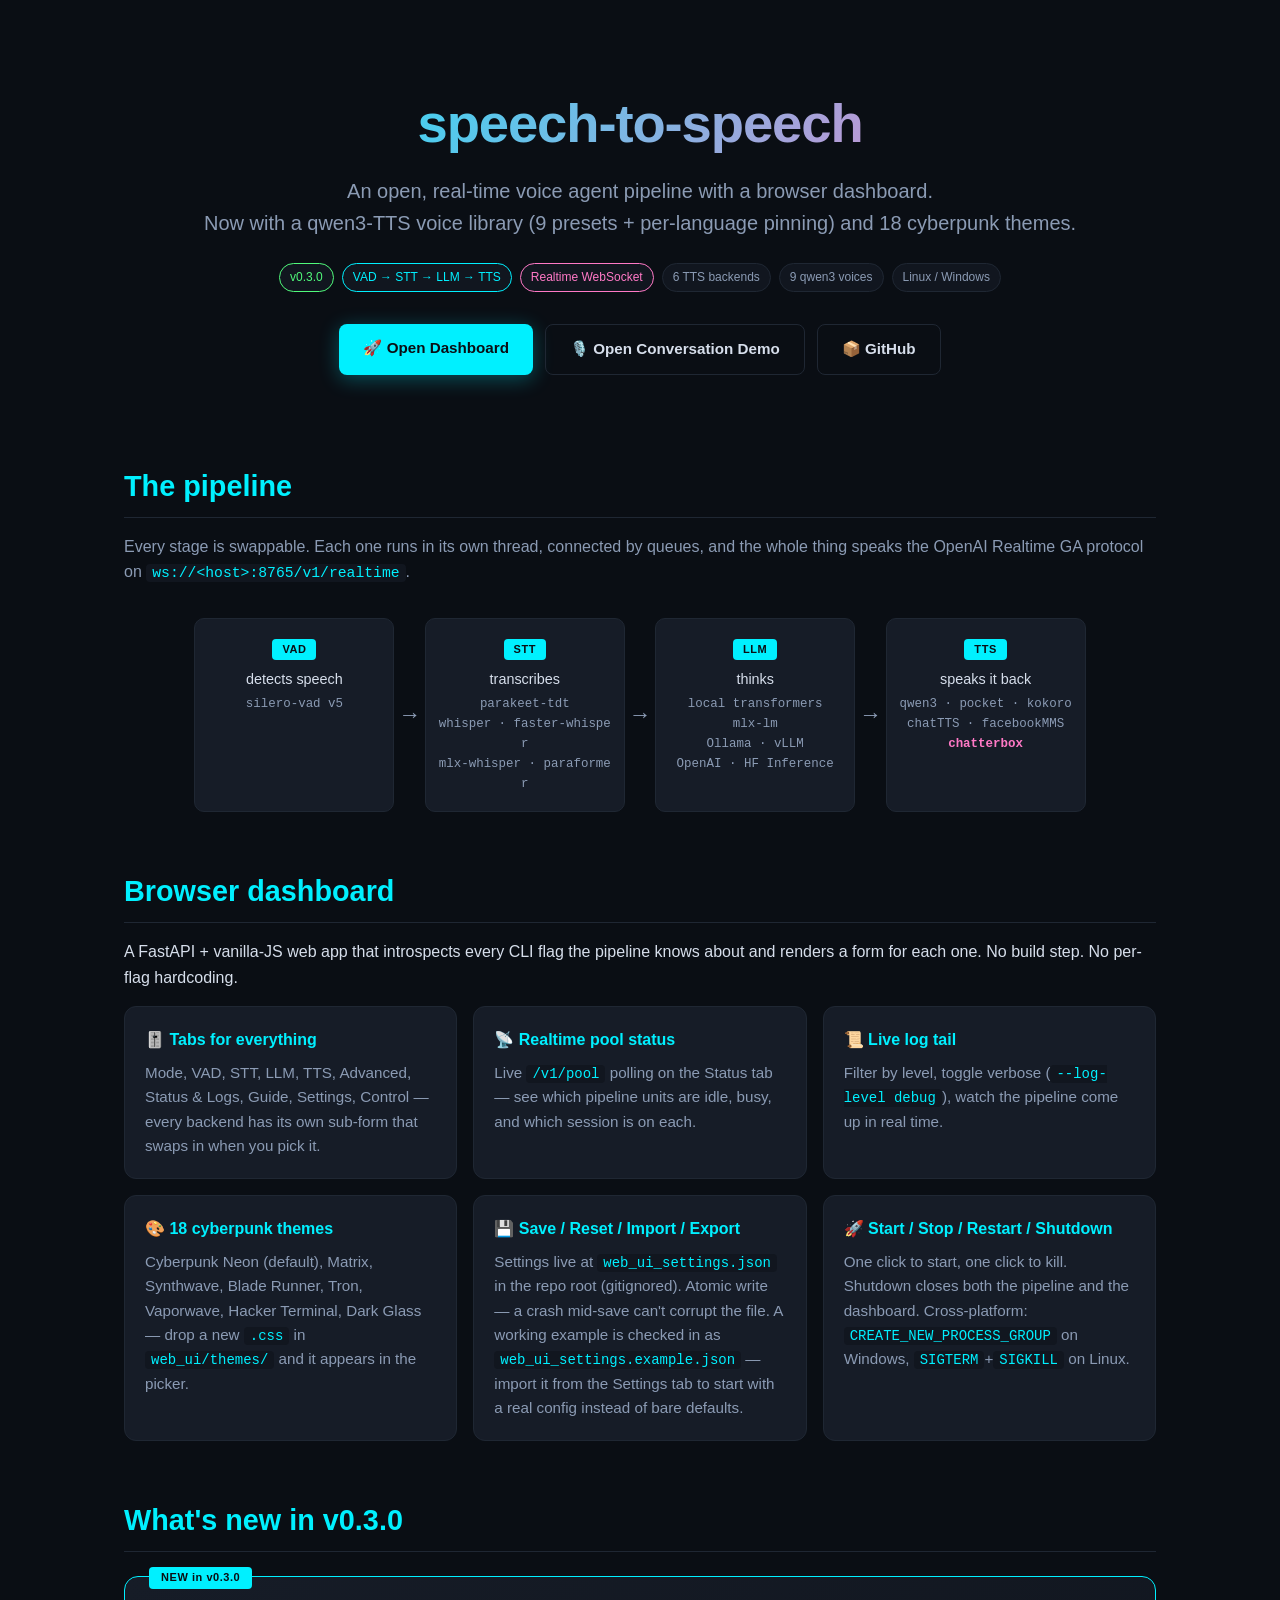
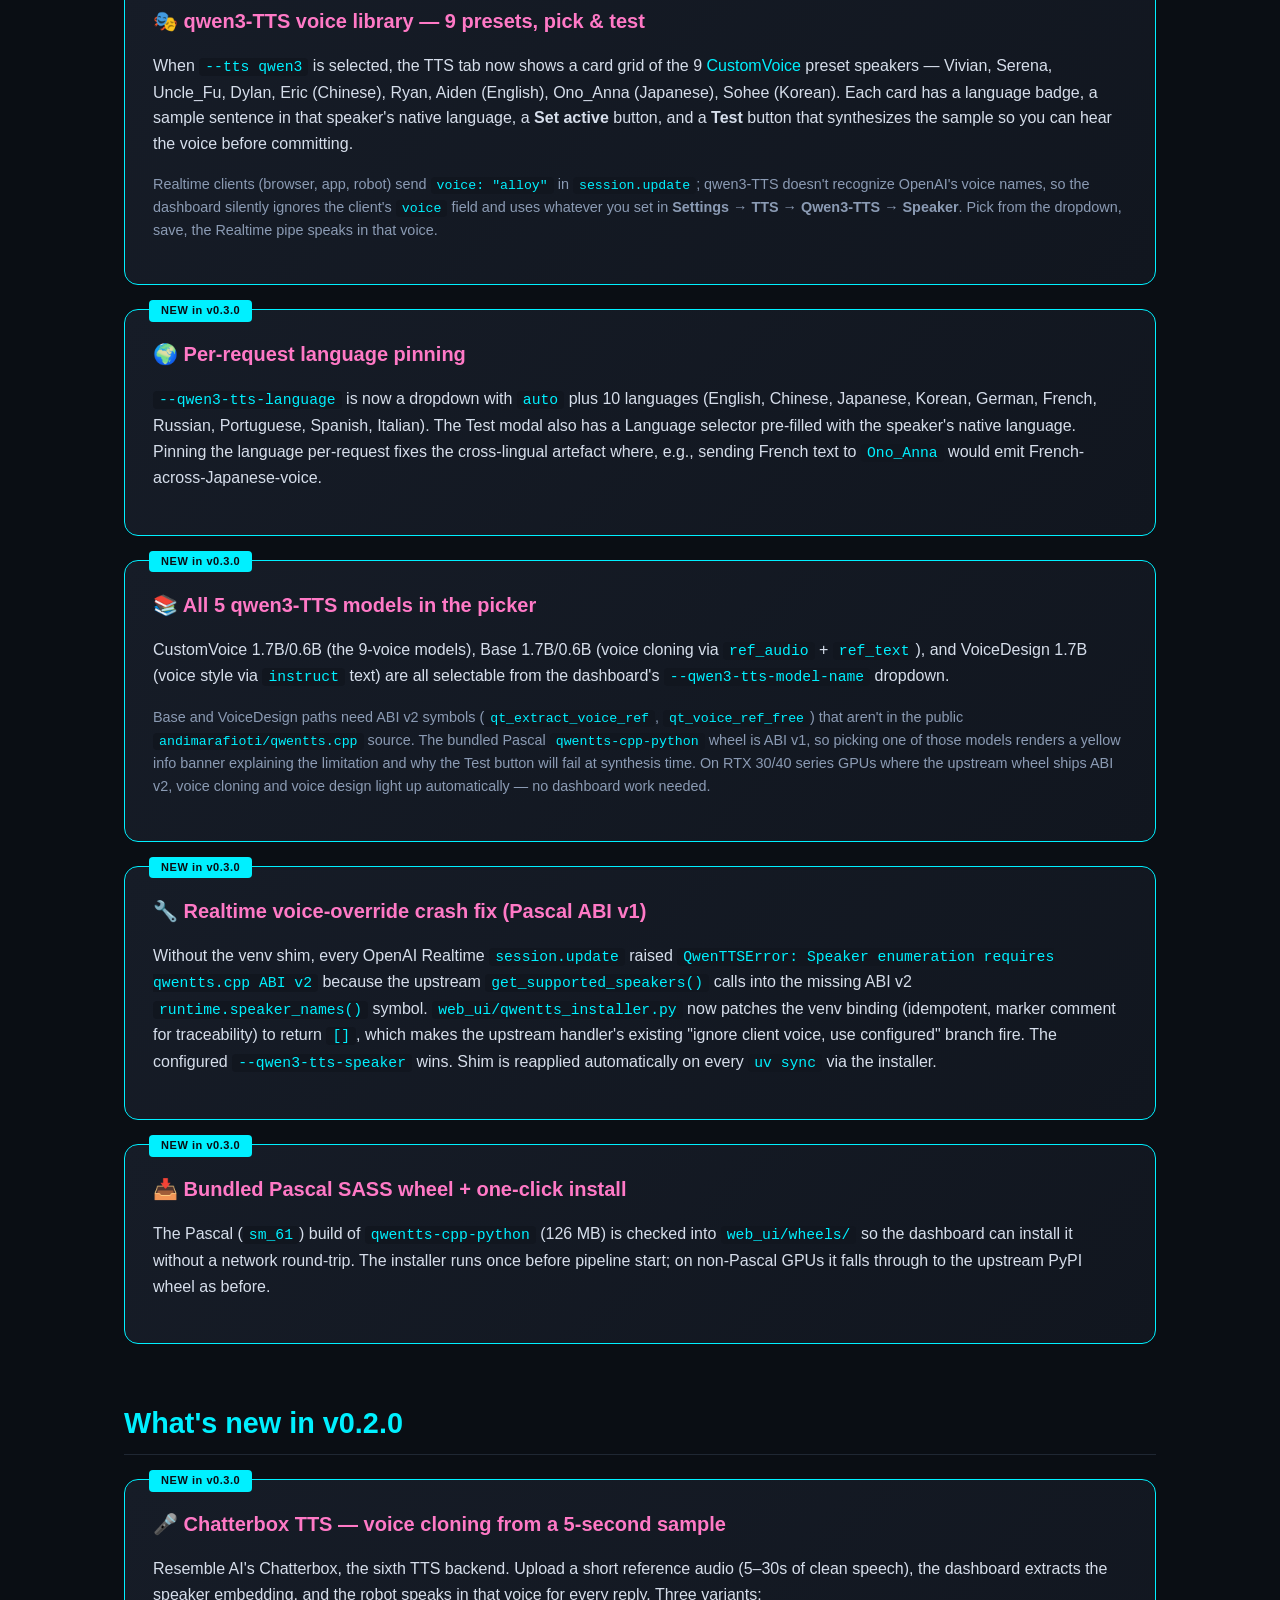
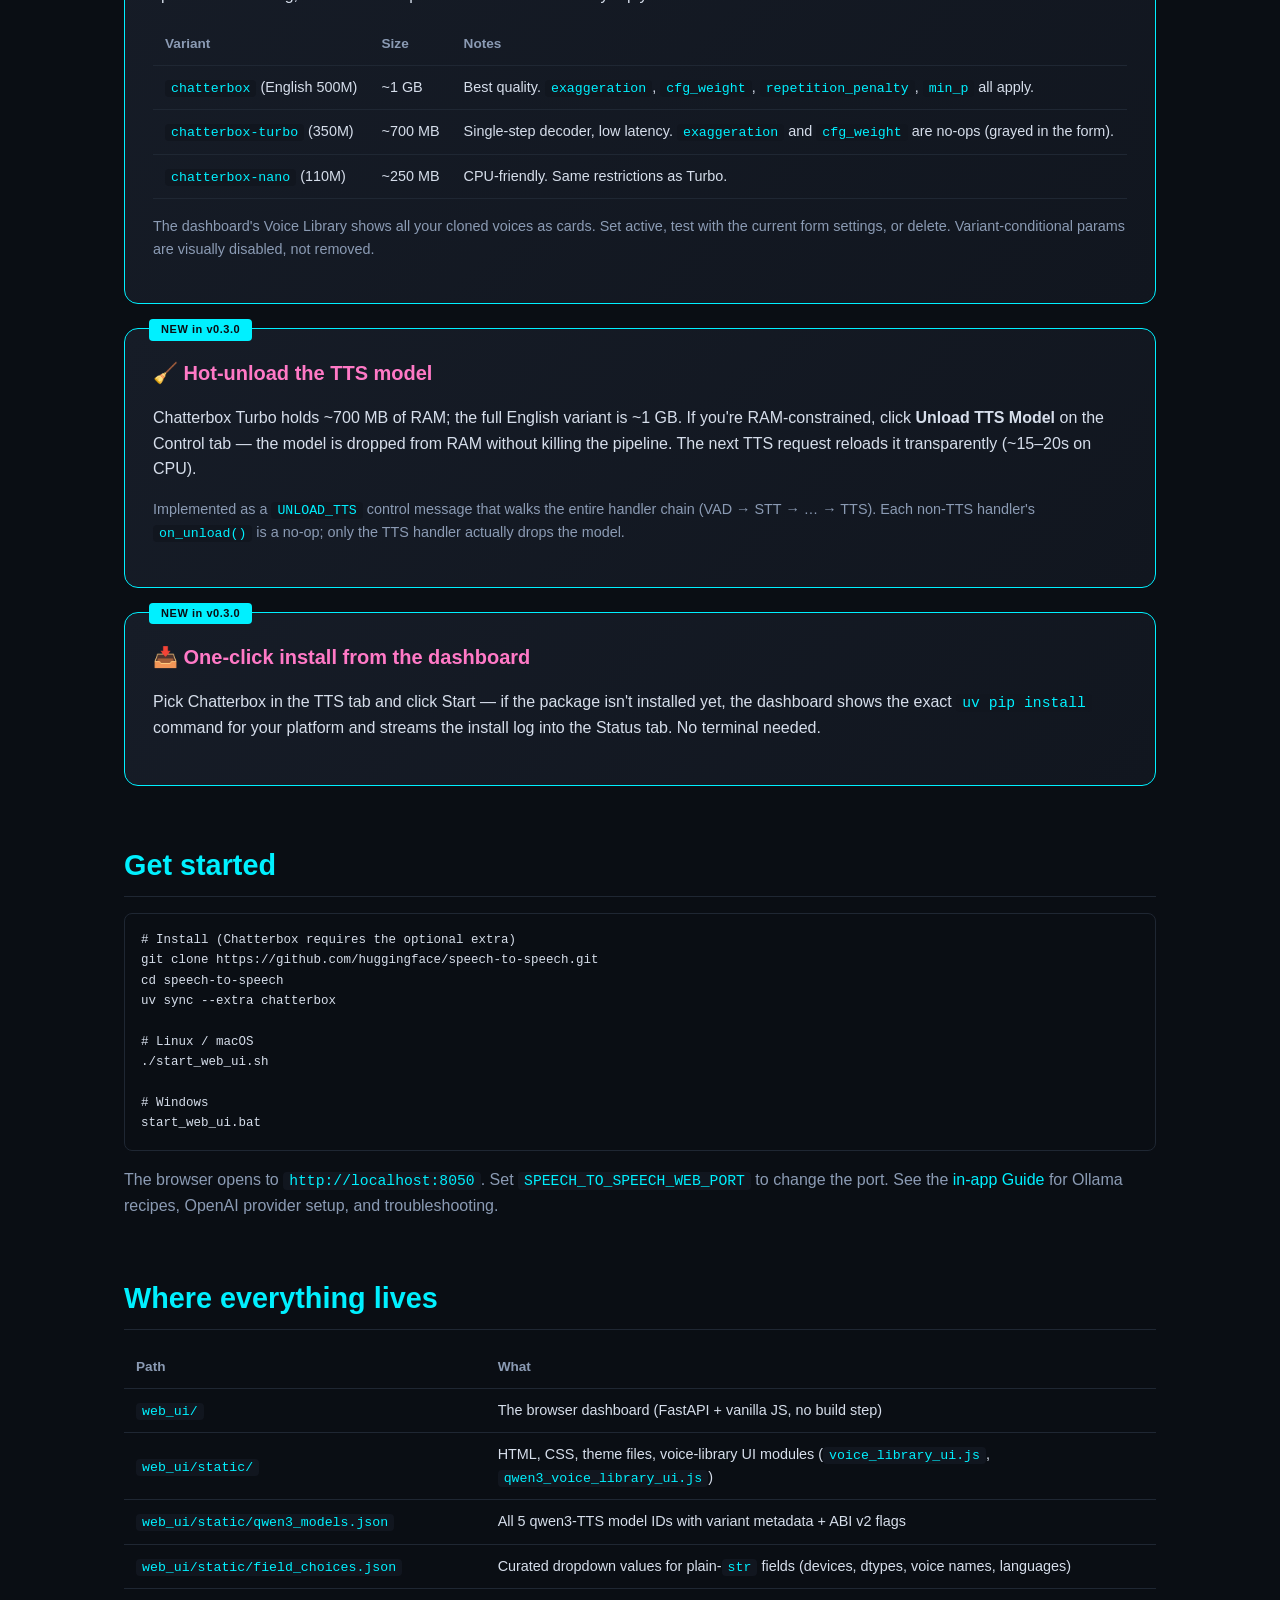
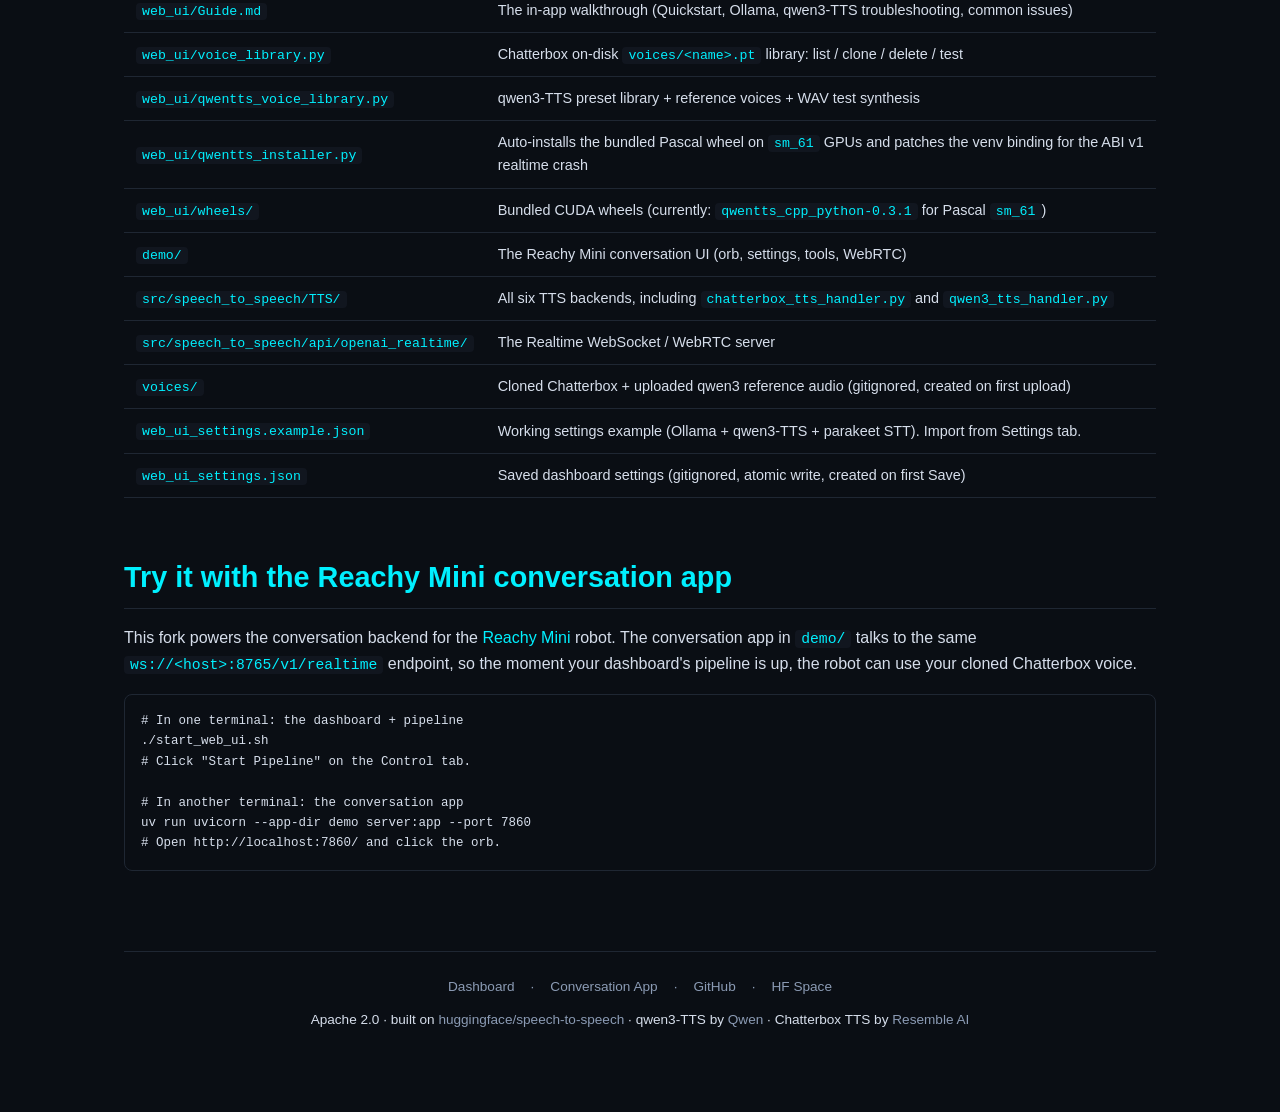
==== commit 09ff2590: "v0.3.x: qwen3 voice library + Ollama keepalive + launcher uv-sync skip + HF Dataset wheel fallback" ====
--- a/index.html
+++ b/index.html
@@ -195,7 +195,7 @@
         position: relative;
     }
     .feature-block.new::before {
-        content: "NEW in v0.2.0";
+        content: "NEW in v0.3.0";
         position: absolute;
         top: -10px; left: 24px;
         background: var(--accent);
@@ -263,12 +263,13 @@
 
     <section class="hero">
         <h1>speech-to-speech</h1>
-        <p class="tagline">An open, real-time voice agent pipeline with a browser dashboard.<br>Now with Chatterbox voice cloning and 18 cyberpunk themes.</p>
+        <p class="tagline">An open, real-time voice agent pipeline with a browser dashboard.<br>Now with a qwen3-TTS voice library (9 presets + per-language pinning) and 18 cyberpunk themes.</p>
         <div class="badges">
-            <span class="badge green">v0.2.0</span>
+            <span class="badge green">v0.3.0</span>
             <span class="badge cyan">VAD → STT → LLM → TTS</span>
             <span class="badge pink">Realtime WebSocket</span>
             <span class="badge">6 TTS backends</span>
+            <span class="badge">9 qwen3 voices</span>
             <span class="badge">Linux / Windows</span>
         </div>
         <div class="cta-row">
@@ -327,12 +328,41 @@
         </div>
         <div class="card">
             <h4>💾 Save / Reset / Import / Export</h4>
-            <p>Settings live at <code>web_ui_settings.json</code> in the repo root (gitignored). Atomic write — a crash mid-save can't corrupt the file.</p>
+            <p>Settings live at <code>web_ui_settings.json</code> in the repo root (gitignored). Atomic write — a crash mid-save can't corrupt the file. A working example is checked in as <code>web_ui_settings.example.json</code> — import it from the Settings tab to start with a real config instead of bare defaults.</p>
         </div>
         <div class="card">
             <h4>🚀 Start / Stop / Restart / Shutdown</h4>
             <p>One click to start, one click to kill. Shutdown closes both the pipeline and the dashboard. Cross-platform: <code>CREATE_NEW_PROCESS_GROUP</code> on Windows, <code>SIGTERM</code>+<code>SIGKILL</code> on Linux.</p>
         </div>
+    </div>
+
+    <h2>What's new in v0.3.0</h2>
+
+    <div class="feature-block new">
+        <h3>🎭 qwen3-TTS voice library — 9 presets, pick &amp; test</h3>
+        <p>When <code>--tts qwen3</code> is selected, the TTS tab now shows a card grid of the 9 <a href="https://huggingface.co/Qwen/Qwen3-TTS-12Hz-1.7B-CustomVoice" target="_blank" rel="noopener">CustomVoice</a> preset speakers — Vivian, Serena, Uncle_Fu, Dylan, Eric (Chinese), Ryan, Aiden (English), Ono_Anna (Japanese), Sohee (Korean). Each card has a language badge, a sample sentence in that speaker's native language, a <strong>Set active</strong> button, and a <strong>Test</strong> button that synthesizes the sample so you can hear the voice before committing.</p>
+        <p style="color: var(--text-dim); font-size: 0.9rem;">Realtime clients (browser, app, robot) send <code>voice: "alloy"</code> in <code>session.update</code>; qwen3-TTS doesn't recognize OpenAI's voice names, so the dashboard silently ignores the client's <code>voice</code> field and uses whatever you set in <strong>Settings → TTS → Qwen3-TTS → Speaker</strong>. Pick from the dropdown, save, the Realtime pipe speaks in that voice.</p>
+    </div>
+
+    <div class="feature-block new">
+        <h3>🌍 Per-request language pinning</h3>
+        <p><code>--qwen3-tts-language</code> is now a dropdown with <code>auto</code> plus 10 languages (English, Chinese, Japanese, Korean, German, French, Russian, Portuguese, Spanish, Italian). The Test modal also has a Language selector pre-filled with the speaker's native language. Pinning the language per-request fixes the cross-lingual artefact where, e.g., sending French text to <code>Ono_Anna</code> would emit French-across-Japanese-voice.</p>
+    </div>
+
+    <div class="feature-block new">
+        <h3>📚 All 5 qwen3-TTS models in the picker</h3>
+        <p>CustomVoice 1.7B/0.6B (the 9-voice models), Base 1.7B/0.6B (voice cloning via <code>ref_audio</code> + <code>ref_text</code>), and VoiceDesign 1.7B (voice style via <code>instruct</code> text) are all selectable from the dashboard's <code>--qwen3-tts-model-name</code> dropdown.</p>
+        <p style="color: var(--text-dim); font-size: 0.9rem;">Base and VoiceDesign paths need ABI v2 symbols (<code>qt_extract_voice_ref</code>, <code>qt_voice_ref_free</code>) that aren't in the public <code>andimarafioti/qwentts.cpp</code> source. The bundled Pascal <code>qwentts-cpp-python</code> wheel is ABI v1, so picking one of those models renders a yellow info banner explaining the limitation and why the Test button will fail at synthesis time. On RTX 30/40 series GPUs where the upstream wheel ships ABI v2, voice cloning and voice design light up automatically — no dashboard work needed.</p>
+    </div>
+
+    <div class="feature-block new">
+        <h3>🔧 Realtime voice-override crash fix (Pascal ABI v1)</h3>
+        <p>Without the venv shim, every OpenAI Realtime <code>session.update</code> raised <code>QwenTTSError: Speaker enumeration requires qwentts.cpp ABI v2</code> because the upstream <code>get_supported_speakers()</code> calls into the missing ABI v2 <code>runtime.speaker_names()</code> symbol. <code>web_ui/qwentts_installer.py</code> now patches the venv binding (idempotent, marker comment for traceability) to return <code>[]</code>, which makes the upstream handler's existing "ignore client voice, use configured" branch fire. The configured <code>--qwen3-tts-speaker</code> wins. Shim is reapplied automatically on every <code>uv sync</code> via the installer.</p>
+    </div>
+
+    <div class="feature-block new">
+        <h3>📥 Bundled Pascal SASS wheel + one-click install</h3>
+        <p>The Pascal (<code>sm_61</code>) build of <code>qwentts-cpp-python</code> (126 MB) is checked into <code>web_ui/wheels/</code> so the dashboard can install it without a network round-trip. The installer runs once before pipeline start; on non-Pascal GPUs it falls through to the upstream PyPI wheel as before.</p>
     </div>
 
     <h2>What's new in v0.2.0</h2>
@@ -381,14 +411,20 @@
     <table>
         <tr><th>Path</th><th>What</th></tr>
         <tr><td><code>web_ui/</code></td><td>The browser dashboard (FastAPI + vanilla JS, no build step)</td></tr>
-        <tr><td><code>web_ui/static/</code></td><td>HTML, CSS, theme files, voice-library UI module</td></tr>
-        <tr><td><code>web_ui/Guide.md</code></td><td>The in-app walkthrough (Quickstart, Ollama, common issues)</td></tr>
-        <tr><td><code>web_ui/voice_library.py</code></td><td>On-disk <code>voices/&lt;name&gt;.pt</code> library: list / clone / delete / test</td></tr>
+        <tr><td><code>web_ui/static/</code></td><td>HTML, CSS, theme files, voice-library UI modules (<code>voice_library_ui.js</code>, <code>qwen3_voice_library_ui.js</code>)</td></tr>
+        <tr><td><code>web_ui/static/qwen3_models.json</code></td><td>All 5 qwen3-TTS model IDs with variant metadata + ABI v2 flags</td></tr>
+        <tr><td><code>web_ui/static/field_choices.json</code></td><td>Curated dropdown values for plain-<code>str</code> fields (devices, dtypes, voice names, languages)</td></tr>
+        <tr><td><code>web_ui/Guide.md</code></td><td>The in-app walkthrough (Quickstart, Ollama, qwen3-TTS troubleshooting, common issues)</td></tr>
+        <tr><td><code>web_ui/voice_library.py</code></td><td>Chatterbox on-disk <code>voices/&lt;name&gt;.pt</code> library: list / clone / delete / test</td></tr>
+        <tr><td><code>web_ui/qwentts_voice_library.py</code></td><td>qwen3-TTS preset library + reference voices + WAV test synthesis</td></tr>
+        <tr><td><code>web_ui/qwentts_installer.py</code></td><td>Auto-installs the bundled Pascal wheel on <code>sm_61</code> GPUs and patches the venv binding for the ABI v1 realtime crash</td></tr>
+        <tr><td><code>web_ui/wheels/</code></td><td>Bundled CUDA wheels (currently: <code>qwentts_cpp_python-0.3.1</code> for Pascal <code>sm_61</code>)</td></tr>
         <tr><td><code>demo/</code></td><td>The Reachy Mini conversation UI (orb, settings, tools, WebRTC)</td></tr>
-        <tr><td><code>src/speech_to_speech/TTS/</code></td><td>All six TTS backends, including the new <code>chatterbox_tts_handler.py</code></td></tr>
+        <tr><td><code>src/speech_to_speech/TTS/</code></td><td>All six TTS backends, including <code>chatterbox_tts_handler.py</code> and <code>qwen3_tts_handler.py</code></td></tr>
         <tr><td><code>src/speech_to_speech/api/openai_realtime/</code></td><td>The Realtime WebSocket / WebRTC server</td></tr>
-        <tr><td><code>voices/</code></td><td>Cloned voice embeddings (gitignored, created on first clone)</td></tr>
-        <tr><td><code>web_ui_settings.json</code></td><td>Saved dashboard settings (gitignored, atomic write)</td></tr>
+        <tr><td><code>voices/</code></td><td>Cloned Chatterbox + uploaded qwen3 reference audio (gitignored, created on first upload)</td></tr>
+        <tr><td><code>web_ui_settings.example.json</code></td><td>Working settings example (Ollama + qwen3-TTS + parakeet STT). Import from Settings tab.</td></tr>
+<tr><td><code>web_ui_settings.json</code></td><td>Saved dashboard settings (gitignored, atomic write, created on first Save)</td></tr>
     </table>
 
     <h2>Try it with the Reachy Mini conversation app</h2>
@@ -411,7 +447,7 @@
             <span>·</span>
             <a href="https://huggingface.co/spaces/ArtFix0/speech-to-speech-dashboard">HF Space</a>
         </div>
-        <p style="margin-top: 12px;">Apache 2.0 · built on <a href="https://github.com/huggingface/speech-to-speech">huggingface/speech-to-speech</a> · Chatterbox TTS by <a href="https://www.resemble.ai/">Resemble AI</a></p>
+        <p style="margin-top: 12px;">Apache 2.0 · built on <a href="https://github.com/huggingface/speech-to-speech">huggingface/speech-to-speech</a> · qwen3-TTS by <a href="https://huggingface.co/Qwen">Qwen</a> · Chatterbox TTS by <a href="https://www.resemble.ai/">Resemble AI</a></p>
     </footer>
 
 </div>
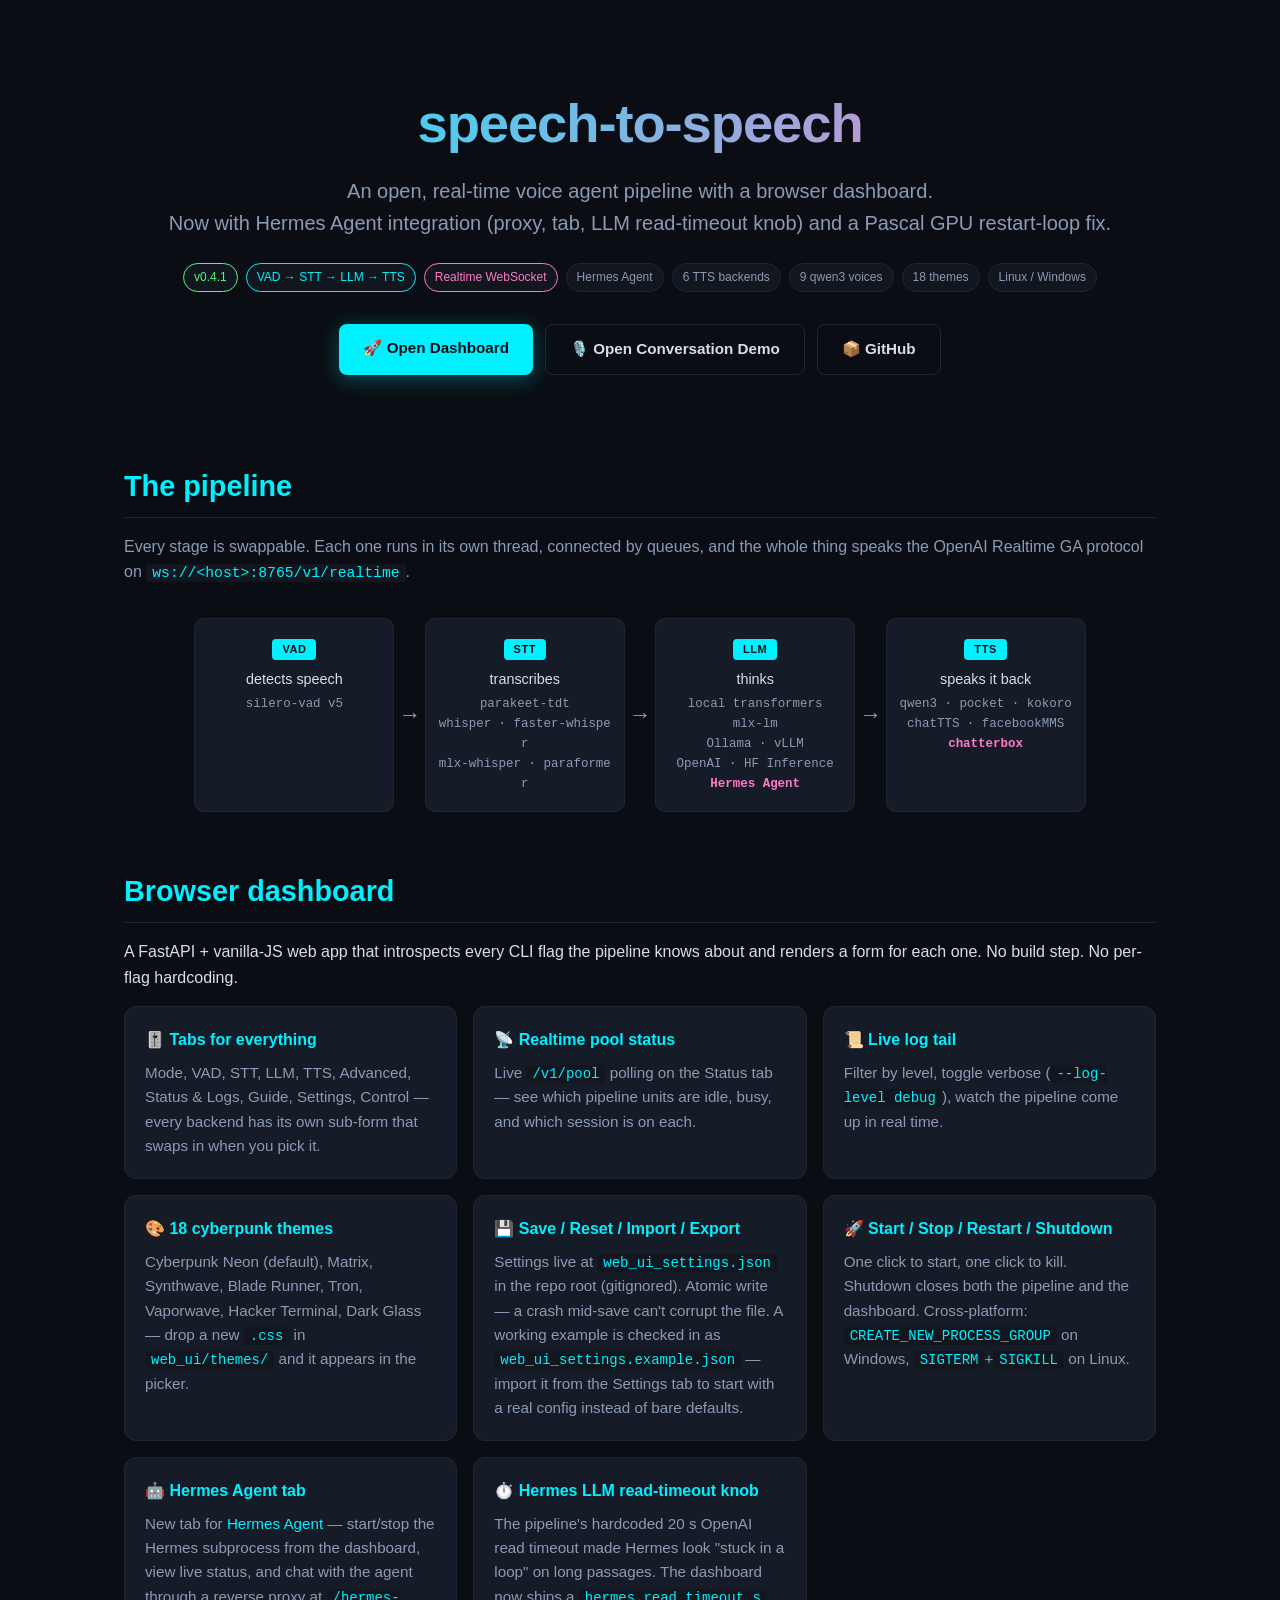
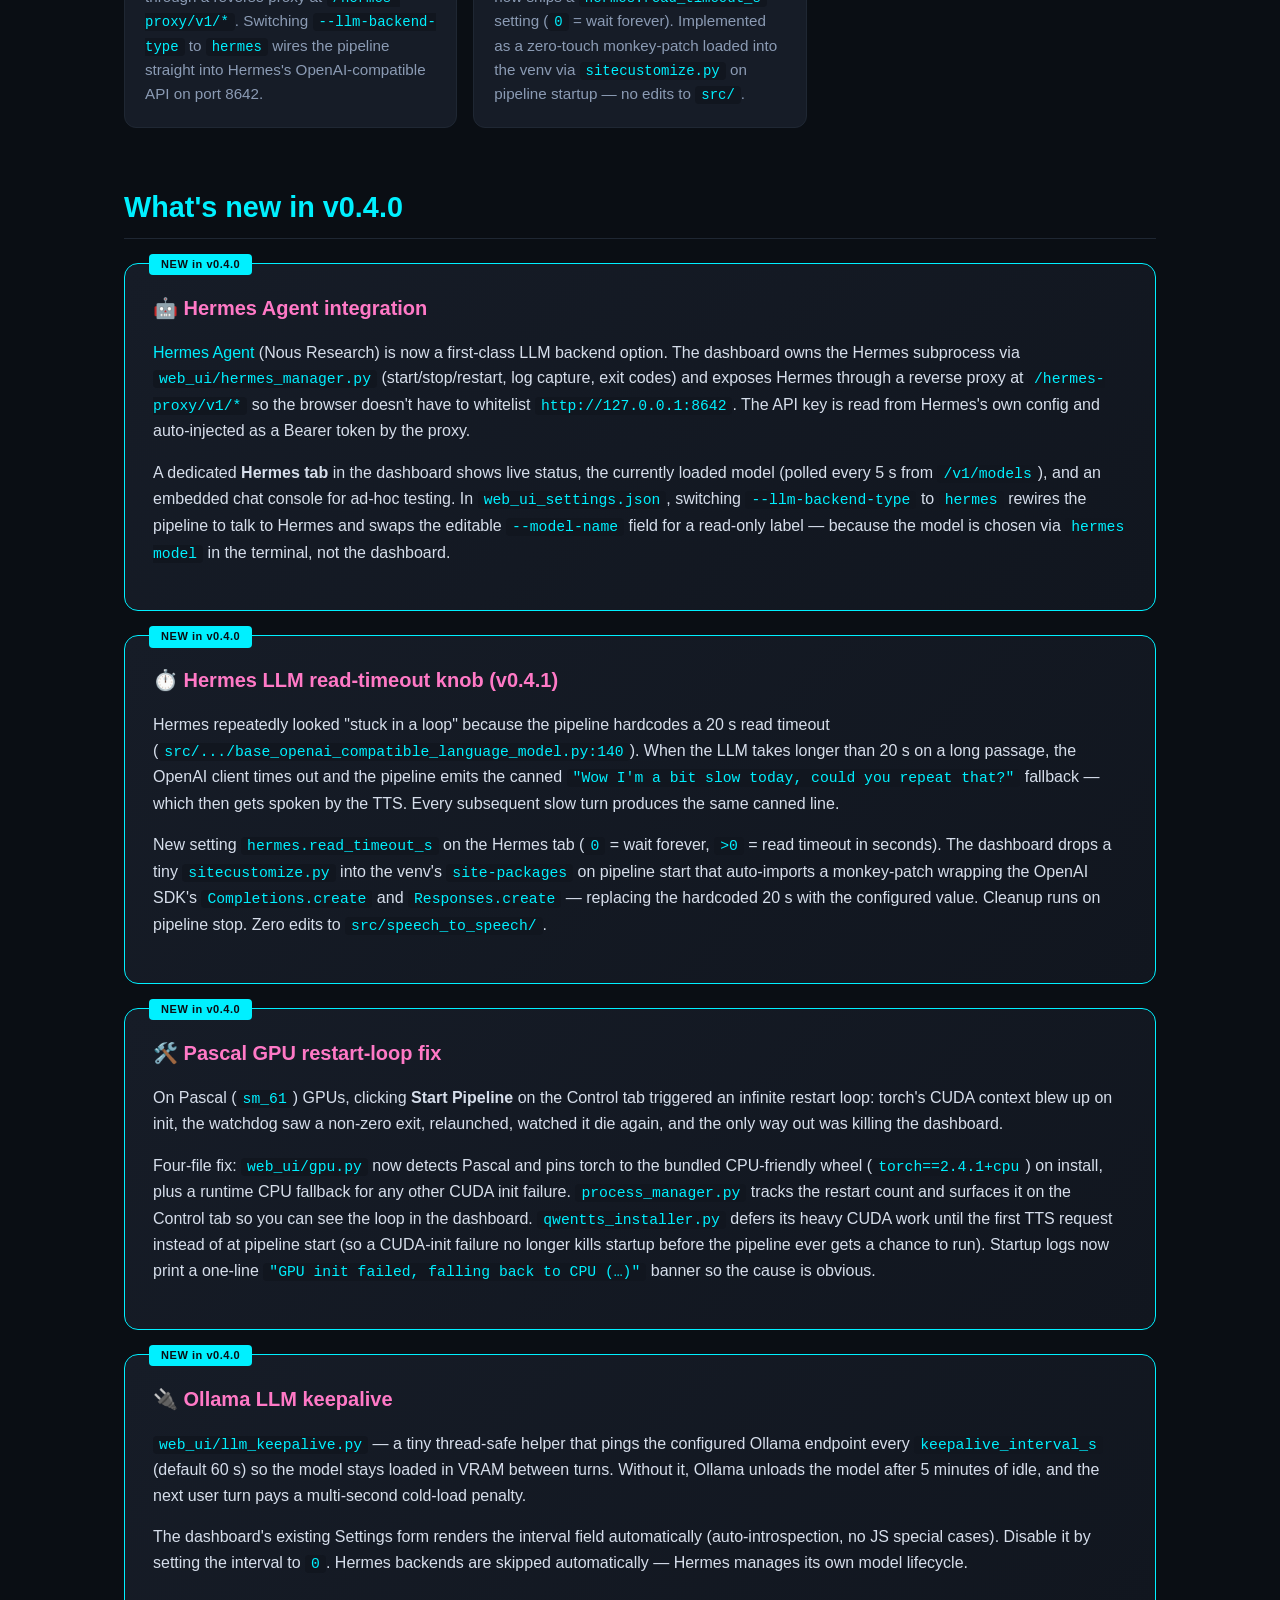
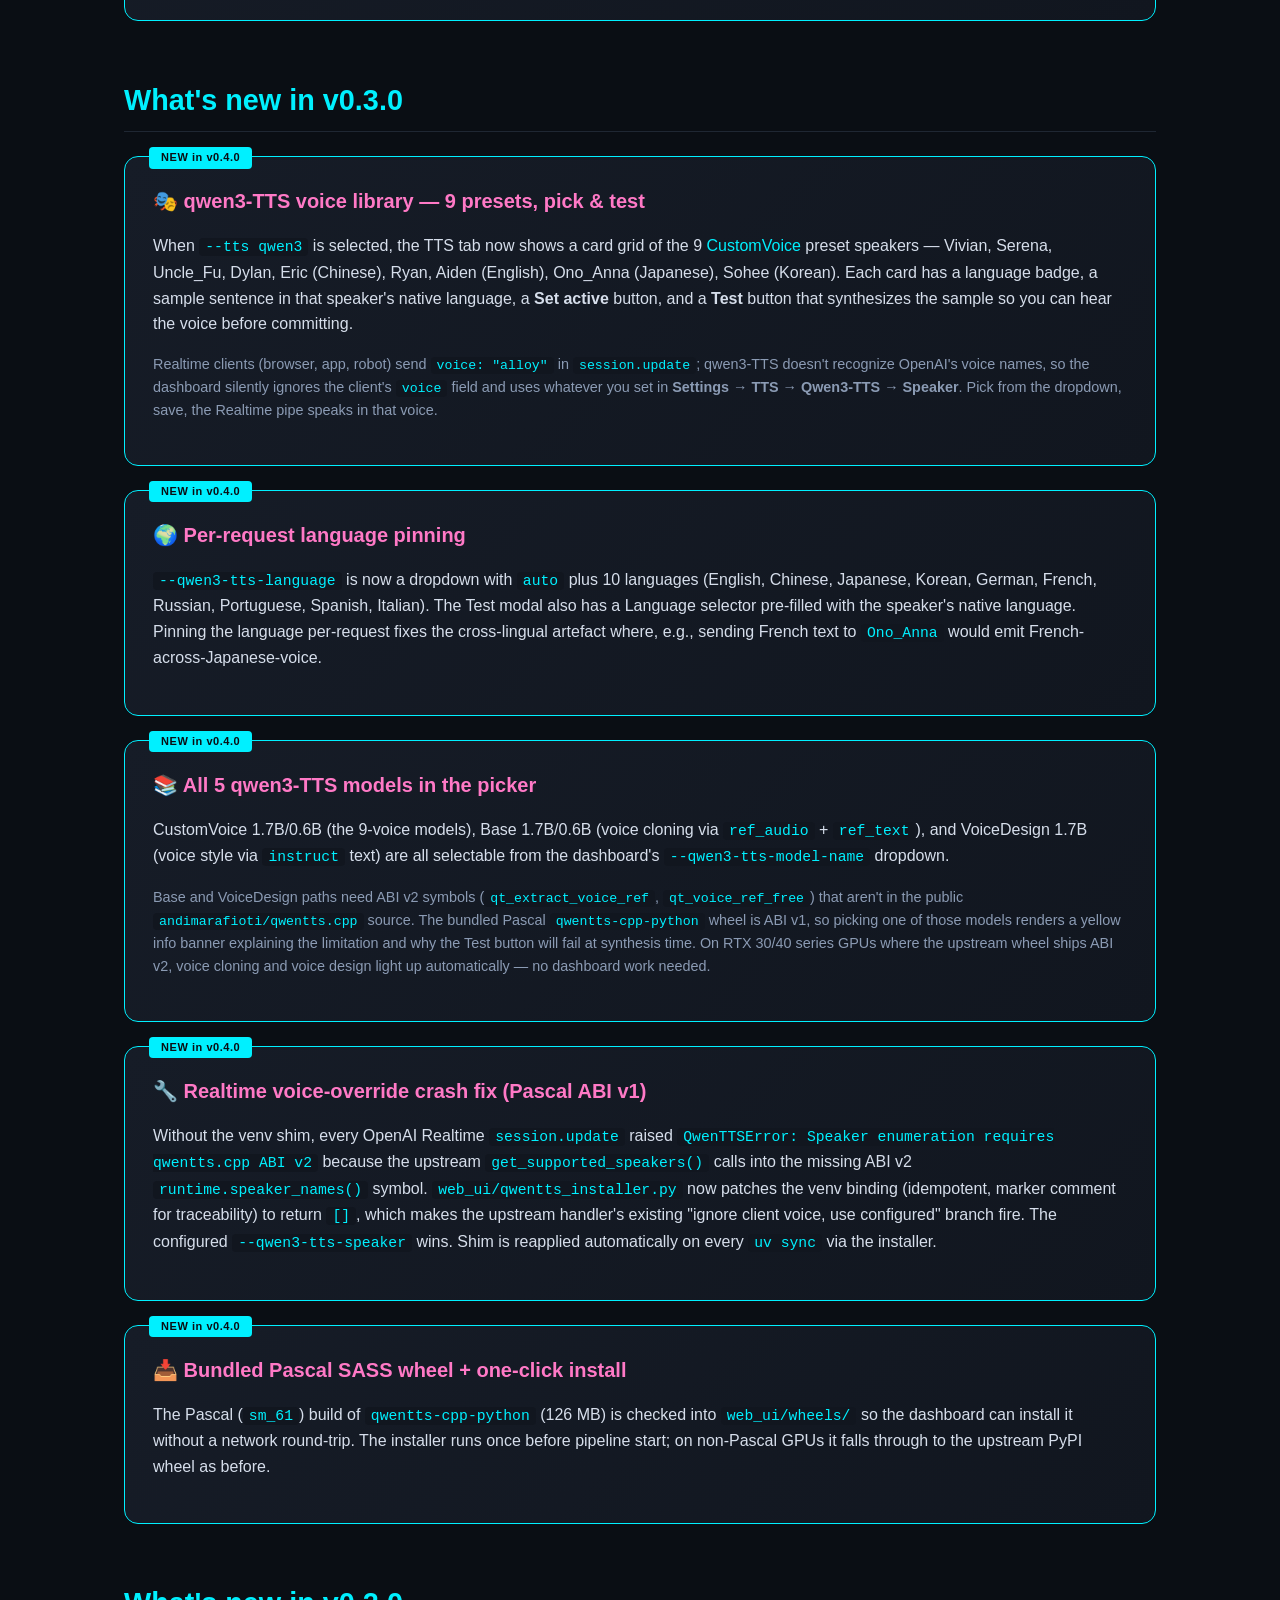
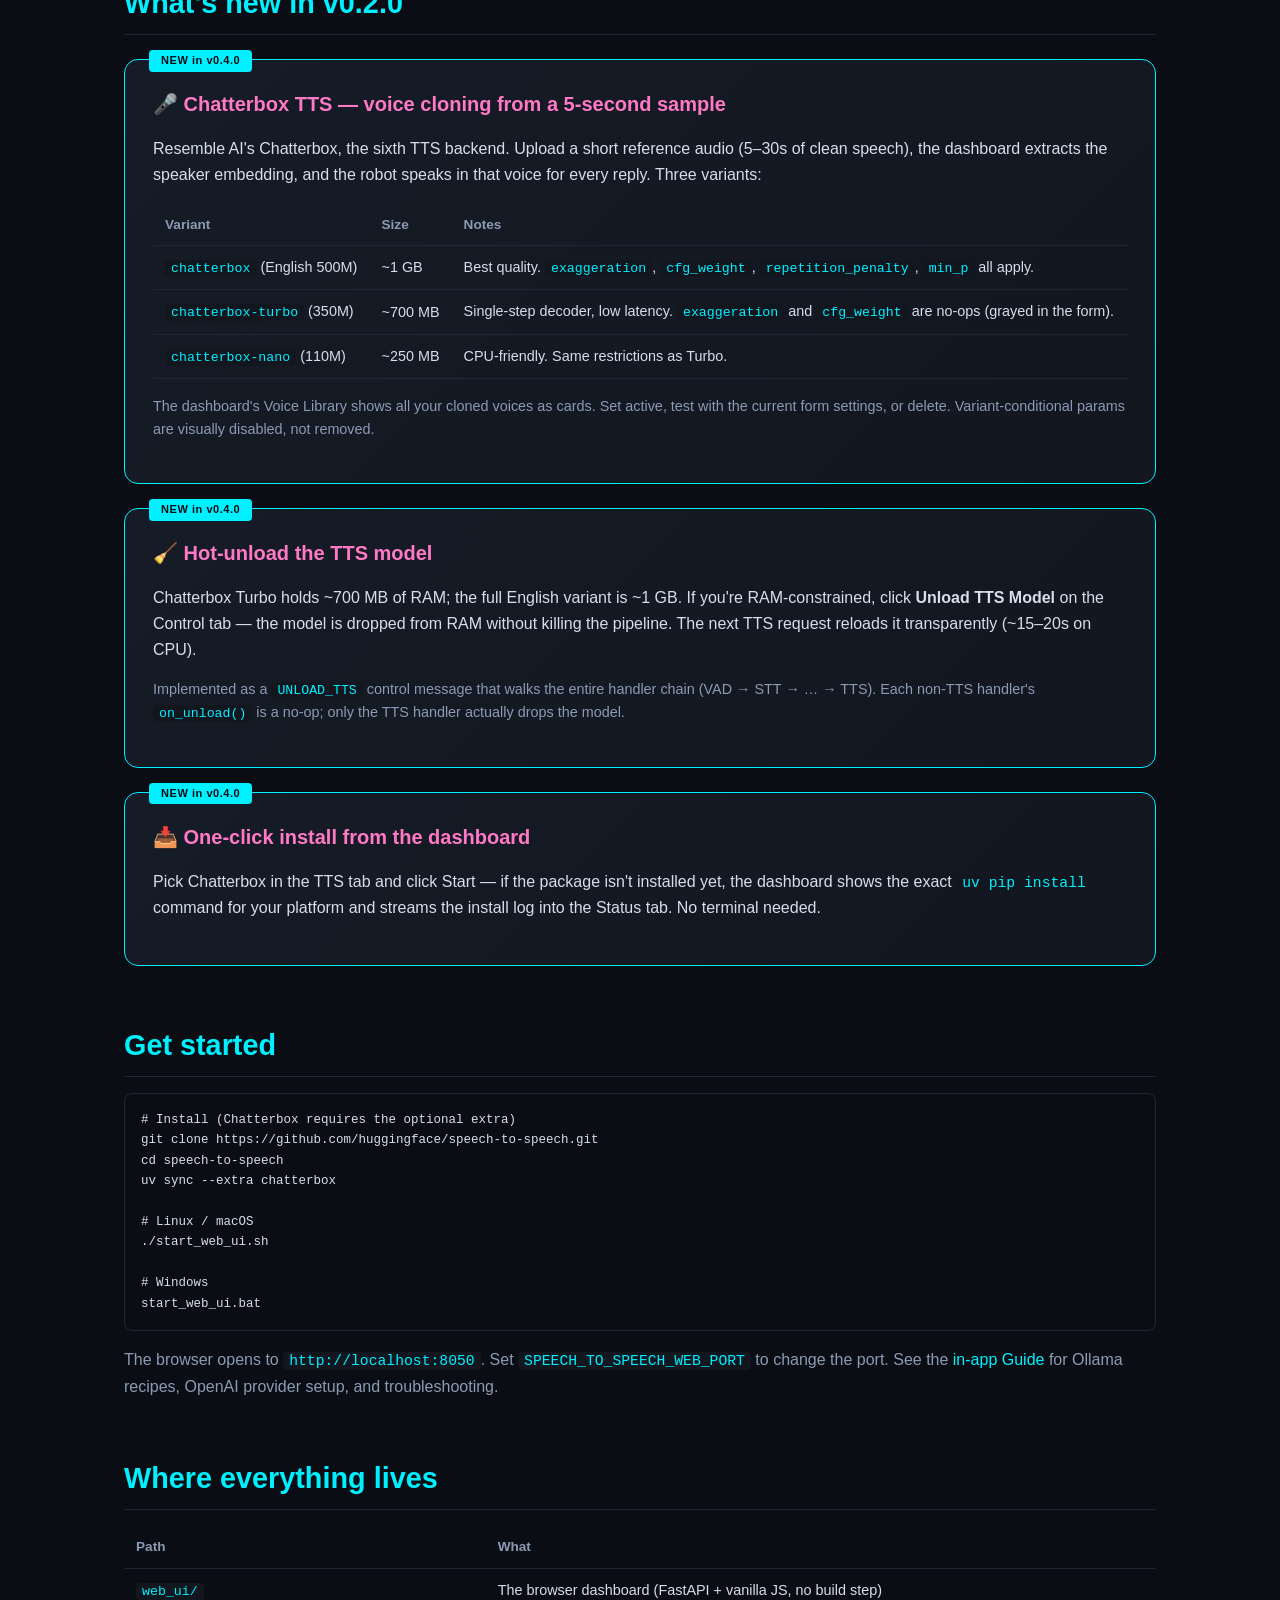
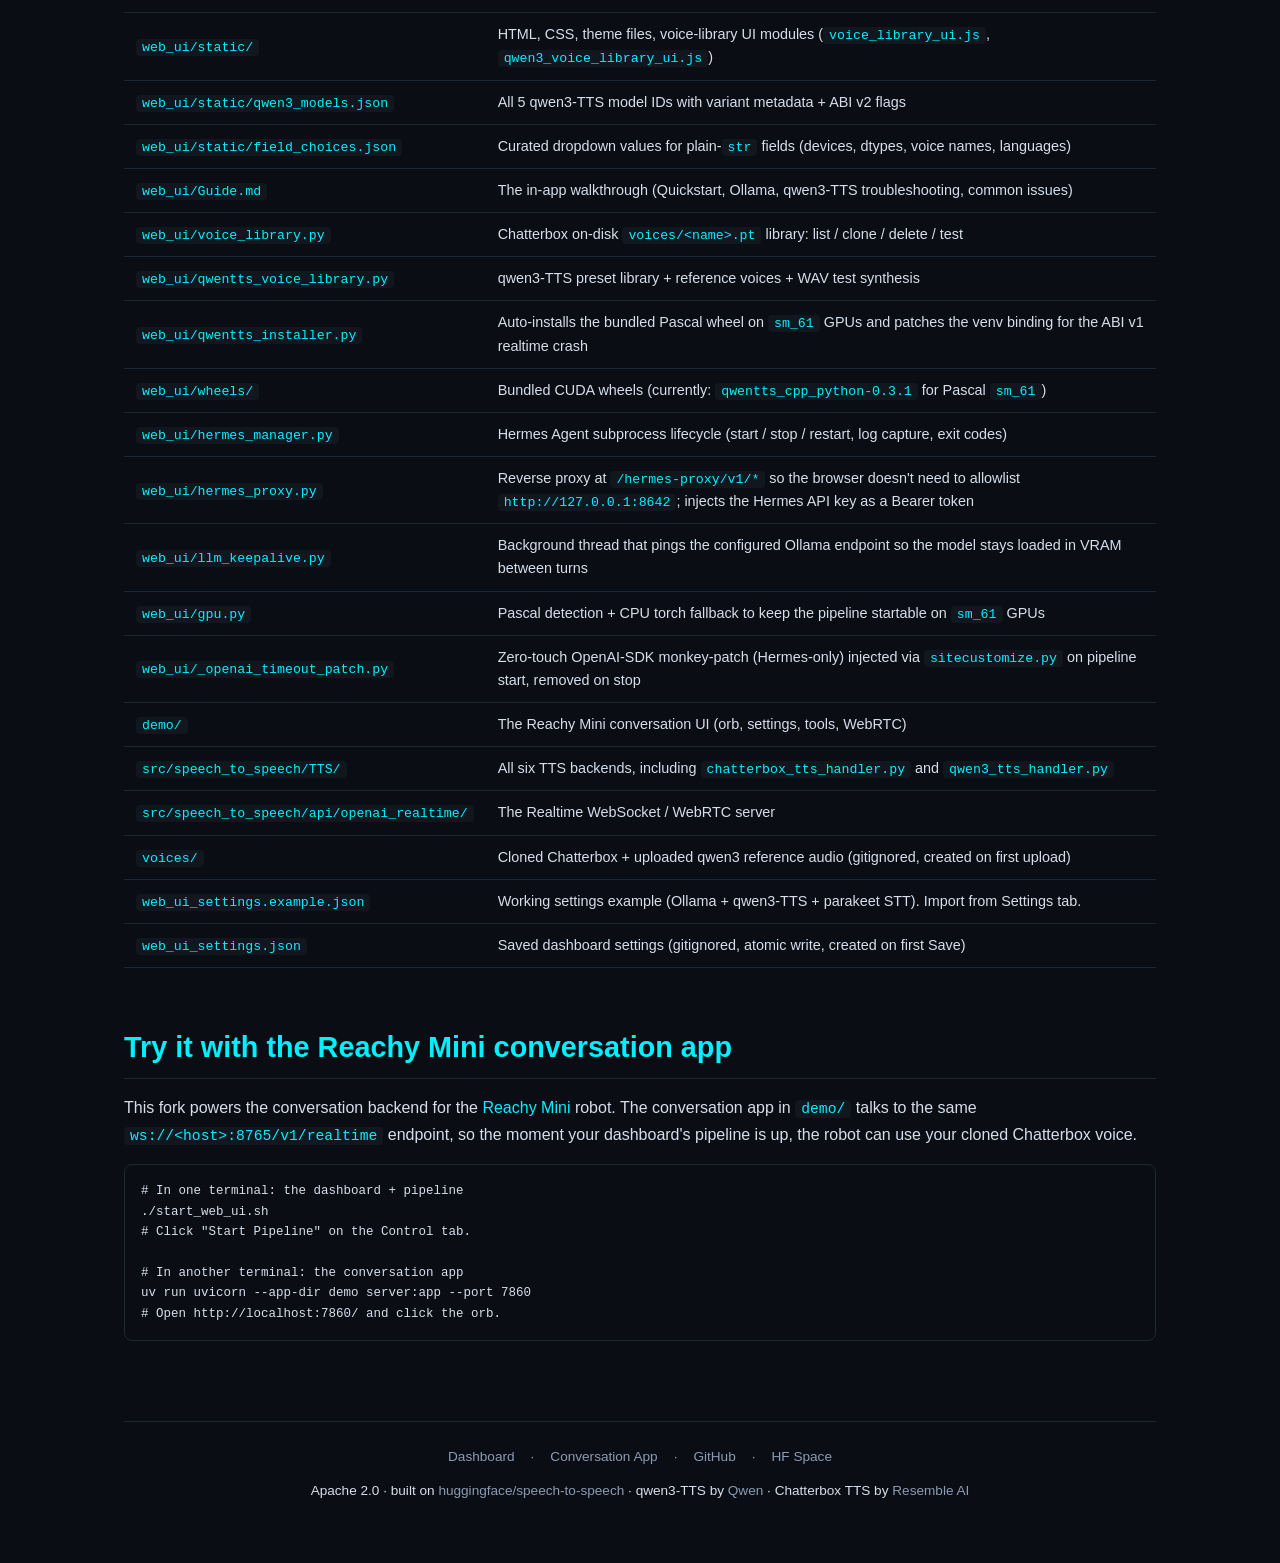
==== commit 0697dc50: "v0.4.1: update HF landing page to reflect Hermes Agent + timeout knob - hero: tagline mentions Herme" ====
--- a/index.html
+++ b/index.html
@@ -195,7 +195,7 @@
         position: relative;
     }
     .feature-block.new::before {
-        content: "NEW in v0.3.0";
+        content: "NEW in v0.4.0";
         position: absolute;
         top: -10px; left: 24px;
         background: var(--accent);
@@ -263,13 +263,15 @@
 
     <section class="hero">
         <h1>speech-to-speech</h1>
-        <p class="tagline">An open, real-time voice agent pipeline with a browser dashboard.<br>Now with a qwen3-TTS voice library (9 presets + per-language pinning) and 18 cyberpunk themes.</p>
+        <p class="tagline">An open, real-time voice agent pipeline with a browser dashboard.<br>Now with Hermes Agent integration (proxy, tab, LLM read-timeout knob) and a Pascal GPU restart-loop fix.</p>
         <div class="badges">
-            <span class="badge green">v0.3.0</span>
+            <span class="badge green">v0.4.1</span>
             <span class="badge cyan">VAD → STT → LLM → TTS</span>
             <span class="badge pink">Realtime WebSocket</span>
+            <span class="badge">Hermes Agent</span>
             <span class="badge">6 TTS backends</span>
             <span class="badge">9 qwen3 voices</span>
+            <span class="badge">18 themes</span>
             <span class="badge">Linux / Windows</span>
         </div>
         <div class="cta-row">
@@ -297,7 +299,7 @@
         <div class="pipe-step">
             <span class="tag">LLM</span>
             <div class="job">thinks</div>
-            <div class="model">local transformers<br>mlx-lm<br>Ollama · vLLM<br>OpenAI · HF Inference</div>
+            <div class="model">local transformers<br>mlx-lm<br>Ollama · vLLM<br>OpenAI · HF Inference<br><strong style="color: var(--accent-2);">Hermes Agent</strong></div>
         </div>
         <div class="pipe-arrow">→</div>
         <div class="pipe-step">
@@ -334,6 +336,40 @@
             <h4>🚀 Start / Stop / Restart / Shutdown</h4>
             <p>One click to start, one click to kill. Shutdown closes both the pipeline and the dashboard. Cross-platform: <code>CREATE_NEW_PROCESS_GROUP</code> on Windows, <code>SIGTERM</code>+<code>SIGKILL</code> on Linux.</p>
         </div>
+        <div class="card">
+            <h4>🤖 Hermes Agent tab</h4>
+            <p>New tab for <a href="https://hermes-agent.nousresearch.com/" target="_blank" rel="noopener">Hermes Agent</a> — start/stop the Hermes subprocess from the dashboard, view live status, and chat with the agent through a reverse proxy at <code>/hermes-proxy/v1/*</code>. Switching <code>--llm-backend-type</code> to <code>hermes</code> wires the pipeline straight into Hermes's OpenAI-compatible API on port 8642.</p>
+        </div>
+        <div class="card">
+            <h4>⏱️ Hermes LLM read-timeout knob</h4>
+            <p>The pipeline's hardcoded 20 s OpenAI read timeout made Hermes look "stuck in a loop" on long passages. The dashboard now ships a <code>hermes.read_timeout_s</code> setting (<code>0</code> = wait forever). Implemented as a zero-touch monkey-patch loaded into the venv via <code>sitecustomize.py</code> on pipeline startup — no edits to <code>src/</code>.</p>
+        </div>
+    </div>
+
+    <h2>What's new in v0.4.0</h2>
+
+    <div class="feature-block new">
+        <h3>🤖 Hermes Agent integration</h3>
+        <p><a href="https://hermes-agent.nousresearch.com/" target="_blank" rel="noopener">Hermes Agent</a> (Nous Research) is now a first-class LLM backend option. The dashboard owns the Hermes subprocess via <code>web_ui/hermes_manager.py</code> (start/stop/restart, log capture, exit codes) and exposes Hermes through a reverse proxy at <code>/hermes-proxy/v1/*</code> so the browser doesn't have to whitelist <code>http://127.0.0.1:8642</code>. The API key is read from Hermes's own config and auto-injected as a Bearer token by the proxy.</p>
+        <p>A dedicated <strong>Hermes tab</strong> in the dashboard shows live status, the currently loaded model (polled every 5 s from <code>/v1/models</code>), and an embedded chat console for ad-hoc testing. In <code>web_ui_settings.json</code>, switching <code>--llm-backend-type</code> to <code>hermes</code> rewires the pipeline to talk to Hermes and swaps the editable <code>--model-name</code> field for a read-only label — because the model is chosen via <code>hermes model</code> in the terminal, not the dashboard.</p>
+    </div>
+
+    <div class="feature-block new">
+        <h3>⏱️ Hermes LLM read-timeout knob (v0.4.1)</h3>
+        <p>Hermes repeatedly looked "stuck in a loop" because the pipeline hardcodes a 20 s read timeout (<code>src/.../base_openai_compatible_language_model.py:140</code>). When the LLM takes longer than 20 s on a long passage, the OpenAI client times out and the pipeline emits the canned <code>"Wow I'm a bit slow today, could you repeat that?"</code> fallback — which then gets spoken by the TTS. Every subsequent slow turn produces the same canned line.</p>
+        <p>New setting <code>hermes.read_timeout_s</code> on the Hermes tab (<code>0</code> = wait forever, <code>&gt;0</code> = read timeout in seconds). The dashboard drops a tiny <code>sitecustomize.py</code> into the venv's <code>site-packages</code> on pipeline start that auto-imports a monkey-patch wrapping the OpenAI SDK's <code>Completions.create</code> and <code>Responses.create</code> — replacing the hardcoded 20 s with the configured value. Cleanup runs on pipeline stop. Zero edits to <code>src/speech_to_speech/</code>.</p>
+    </div>
+
+    <div class="feature-block new">
+        <h3>🛠️ Pascal GPU restart-loop fix</h3>
+        <p>On Pascal (<code>sm_61</code>) GPUs, clicking <strong>Start Pipeline</strong> on the Control tab triggered an infinite restart loop: torch's CUDA context blew up on init, the watchdog saw a non-zero exit, relaunched, watched it die again, and the only way out was killing the dashboard.</p>
+        <p>Four-file fix: <code>web_ui/gpu.py</code> now detects Pascal and pins torch to the bundled CPU-friendly wheel (<code>torch==2.4.1+cpu</code>) on install, plus a runtime CPU fallback for any other CUDA init failure. <code>process_manager.py</code> tracks the restart count and surfaces it on the Control tab so you can see the loop in the dashboard. <code>qwentts_installer.py</code> defers its heavy CUDA work until the first TTS request instead of at pipeline start (so a CUDA-init failure no longer kills startup before the pipeline ever gets a chance to run). Startup logs now print a one-line <code>"GPU init failed, falling back to CPU (…)"</code> banner so the cause is obvious.</p>
+    </div>
+
+    <div class="feature-block new">
+        <h3>🔌 Ollama LLM keepalive</h3>
+        <p><code>web_ui/llm_keepalive.py</code> — a tiny thread-safe helper that pings the configured Ollama endpoint every <code>keepalive_interval_s</code> (default 60 s) so the model stays loaded in VRAM between turns. Without it, Ollama unloads the model after 5 minutes of idle, and the next user turn pays a multi-second cold-load penalty.</p>
+        <p>The dashboard's existing Settings form renders the interval field automatically (auto-introspection, no JS special cases). Disable it by setting the interval to <code>0</code>. Hermes backends are skipped automatically — Hermes manages its own model lifecycle.</p>
     </div>
 
     <h2>What's new in v0.3.0</h2>
@@ -419,6 +455,11 @@
         <tr><td><code>web_ui/qwentts_voice_library.py</code></td><td>qwen3-TTS preset library + reference voices + WAV test synthesis</td></tr>
         <tr><td><code>web_ui/qwentts_installer.py</code></td><td>Auto-installs the bundled Pascal wheel on <code>sm_61</code> GPUs and patches the venv binding for the ABI v1 realtime crash</td></tr>
         <tr><td><code>web_ui/wheels/</code></td><td>Bundled CUDA wheels (currently: <code>qwentts_cpp_python-0.3.1</code> for Pascal <code>sm_61</code>)</td></tr>
+        <tr><td><code>web_ui/hermes_manager.py</code></td><td>Hermes Agent subprocess lifecycle (start / stop / restart, log capture, exit codes)</td></tr>
+        <tr><td><code>web_ui/hermes_proxy.py</code></td><td>Reverse proxy at <code>/hermes-proxy/v1/*</code> so the browser doesn't need to allowlist <code>http://127.0.0.1:8642</code>; injects the Hermes API key as a Bearer token</td></tr>
+        <tr><td><code>web_ui/llm_keepalive.py</code></td><td>Background thread that pings the configured Ollama endpoint so the model stays loaded in VRAM between turns</td></tr>
+        <tr><td><code>web_ui/gpu.py</code></td><td>Pascal detection + CPU torch fallback to keep the pipeline startable on <code>sm_61</code> GPUs</td></tr>
+        <tr><td><code>web_ui/_openai_timeout_patch.py</code></td><td>Zero-touch OpenAI-SDK monkey-patch (Hermes-only) injected via <code>sitecustomize.py</code> on pipeline start, removed on stop</td></tr>
         <tr><td><code>demo/</code></td><td>The Reachy Mini conversation UI (orb, settings, tools, WebRTC)</td></tr>
         <tr><td><code>src/speech_to_speech/TTS/</code></td><td>All six TTS backends, including <code>chatterbox_tts_handler.py</code> and <code>qwen3_tts_handler.py</code></td></tr>
         <tr><td><code>src/speech_to_speech/api/openai_realtime/</code></td><td>The Realtime WebSocket / WebRTC server</td></tr>
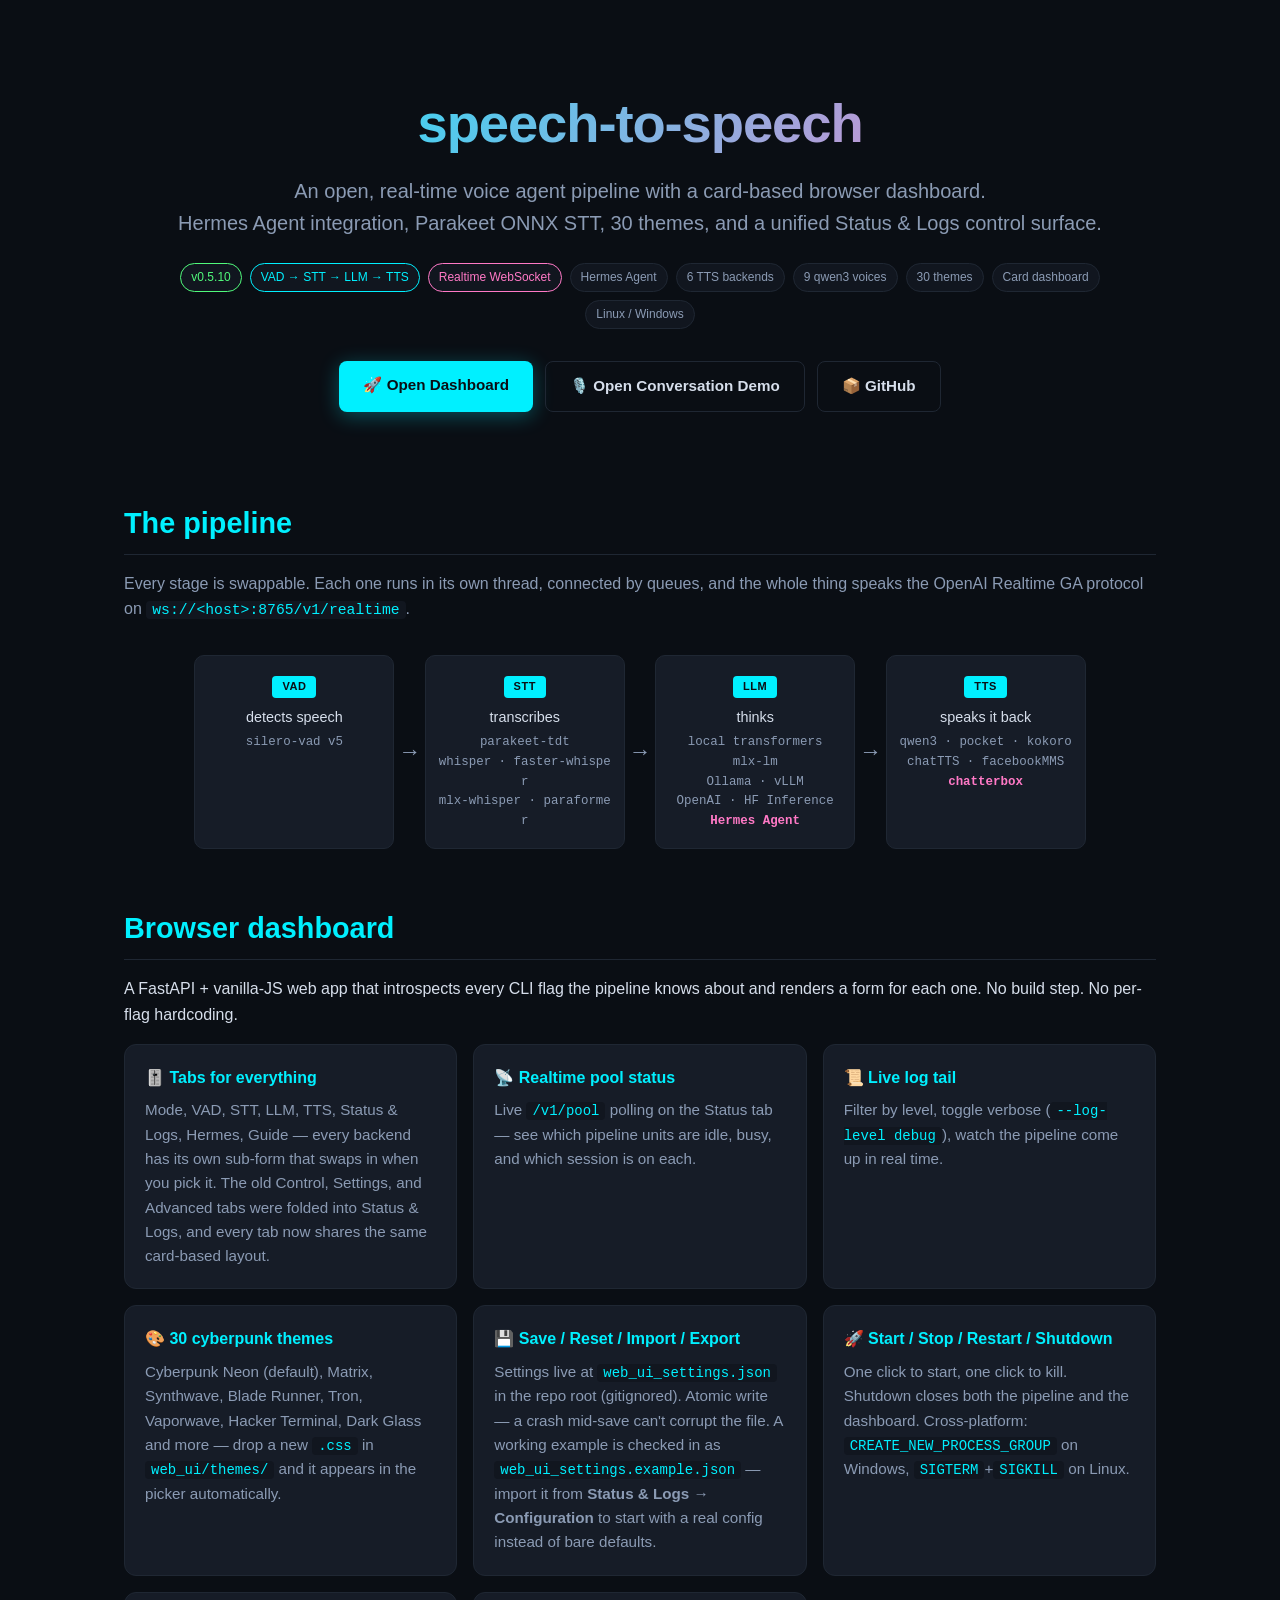
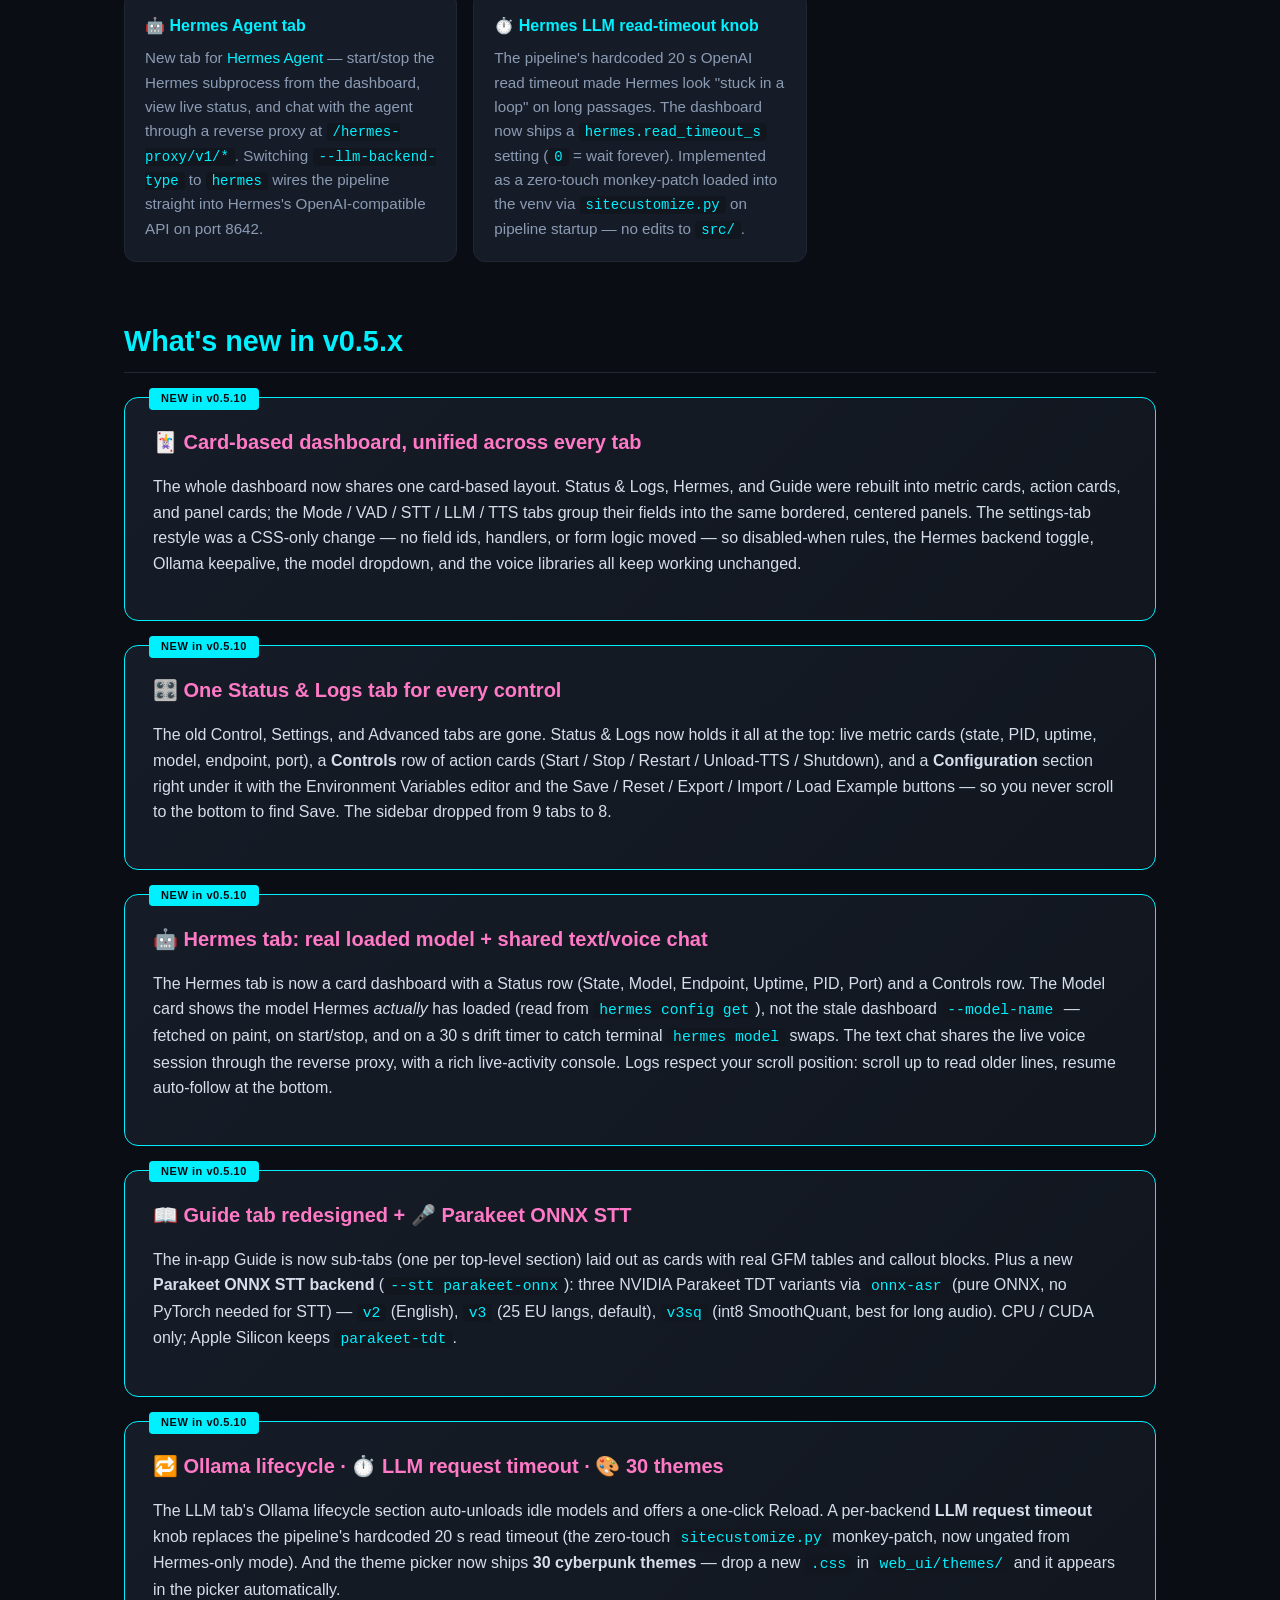
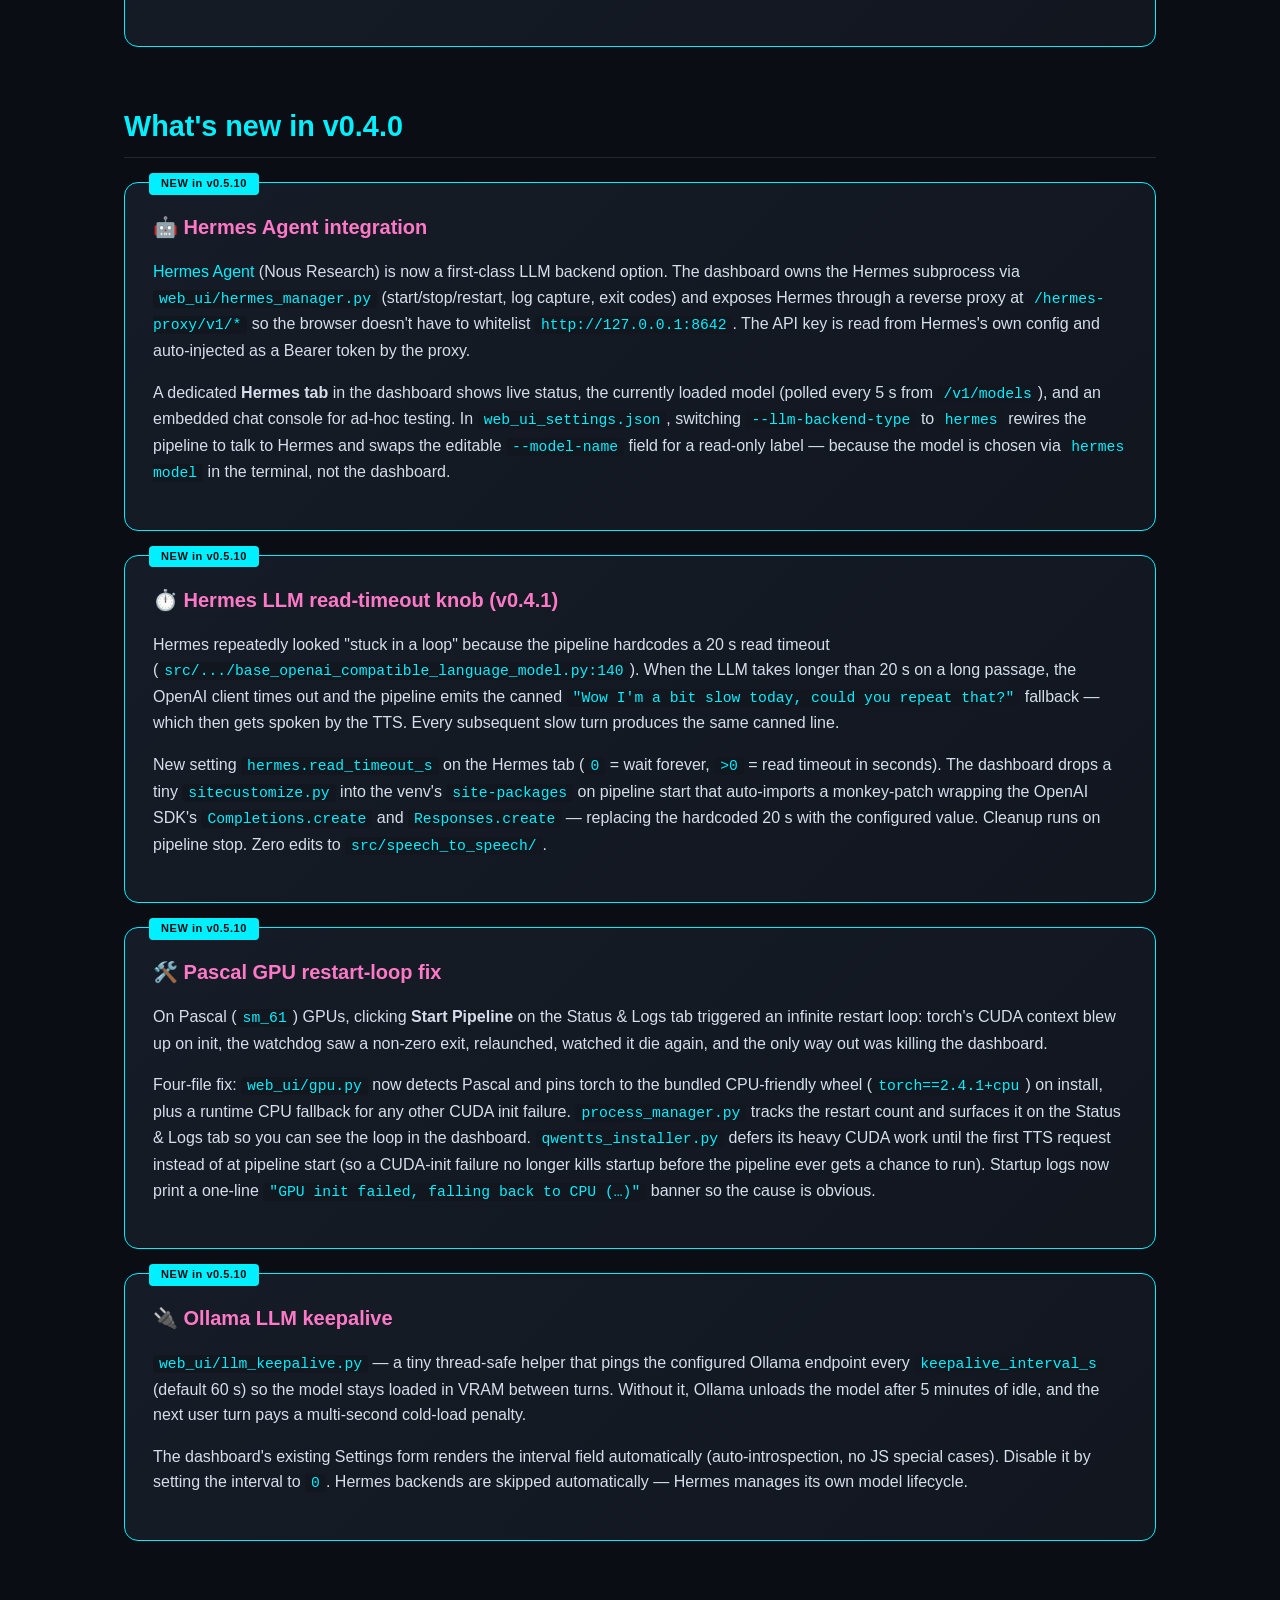
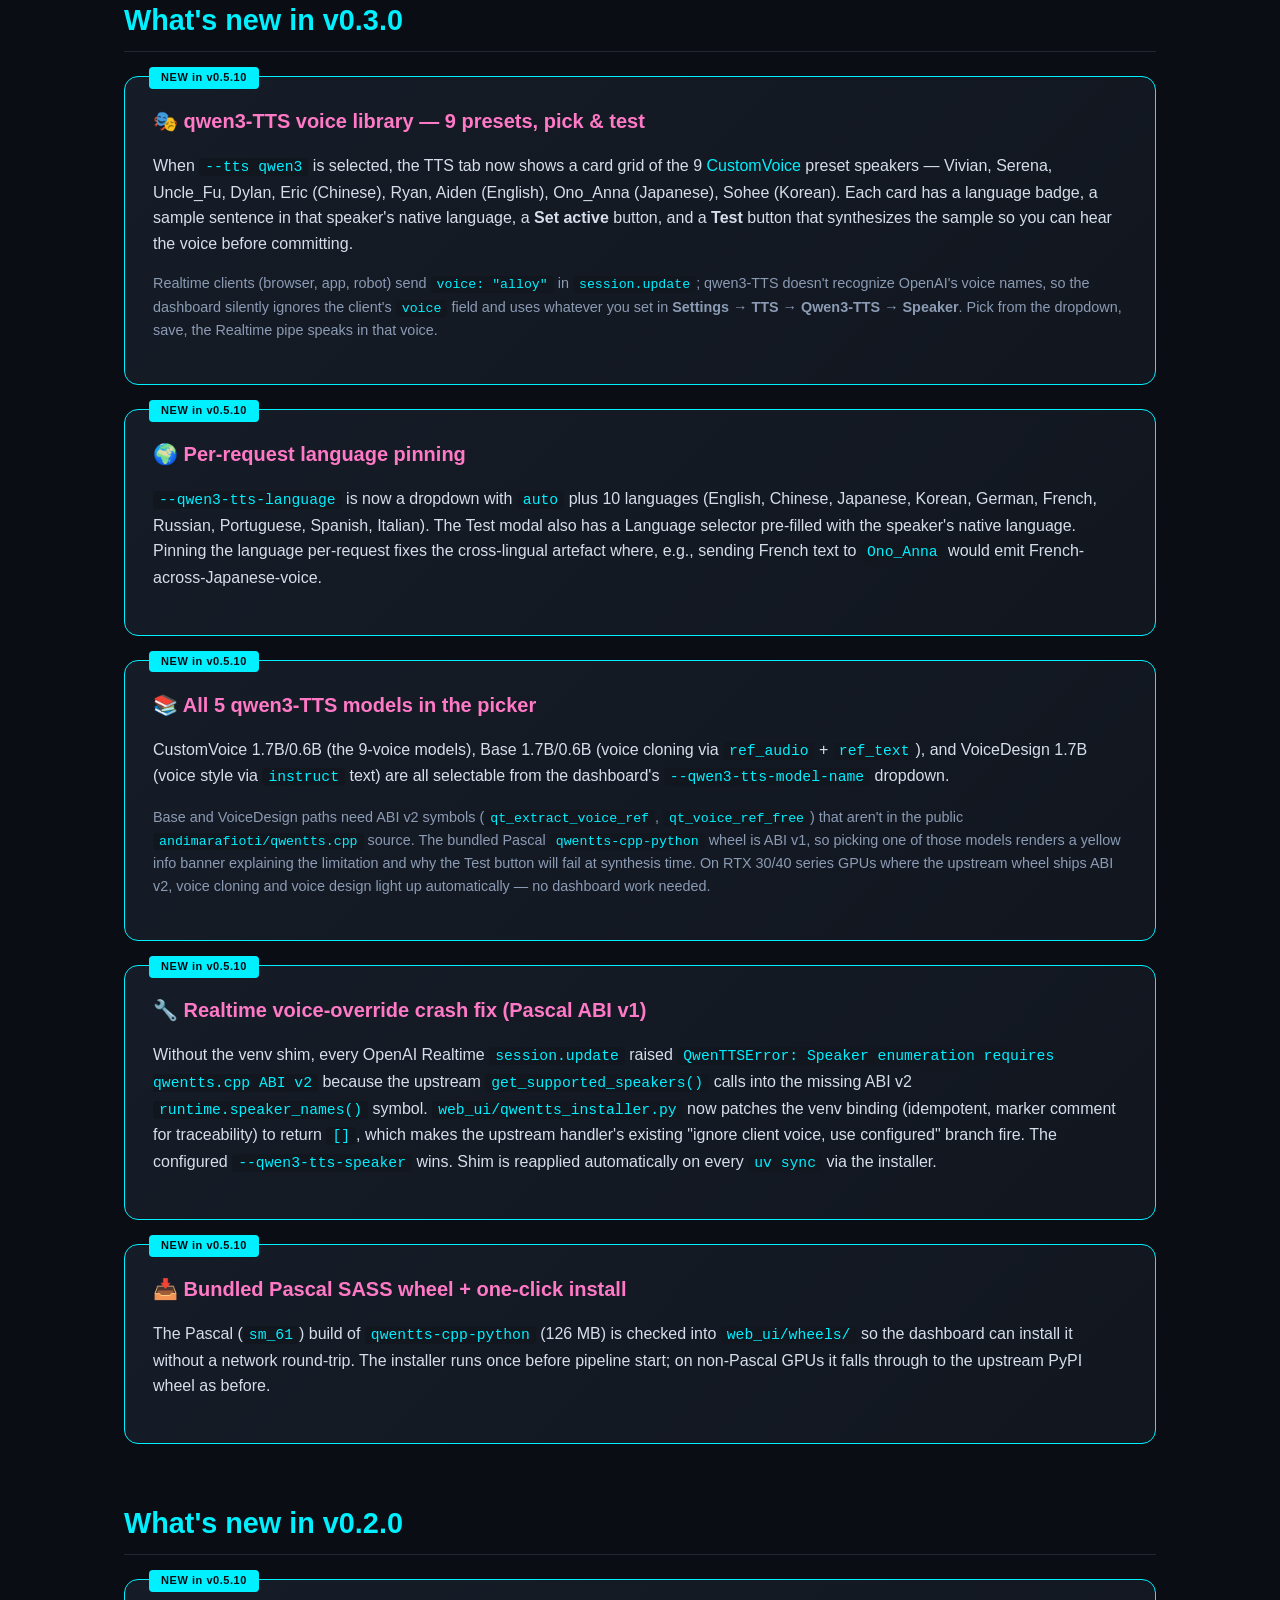
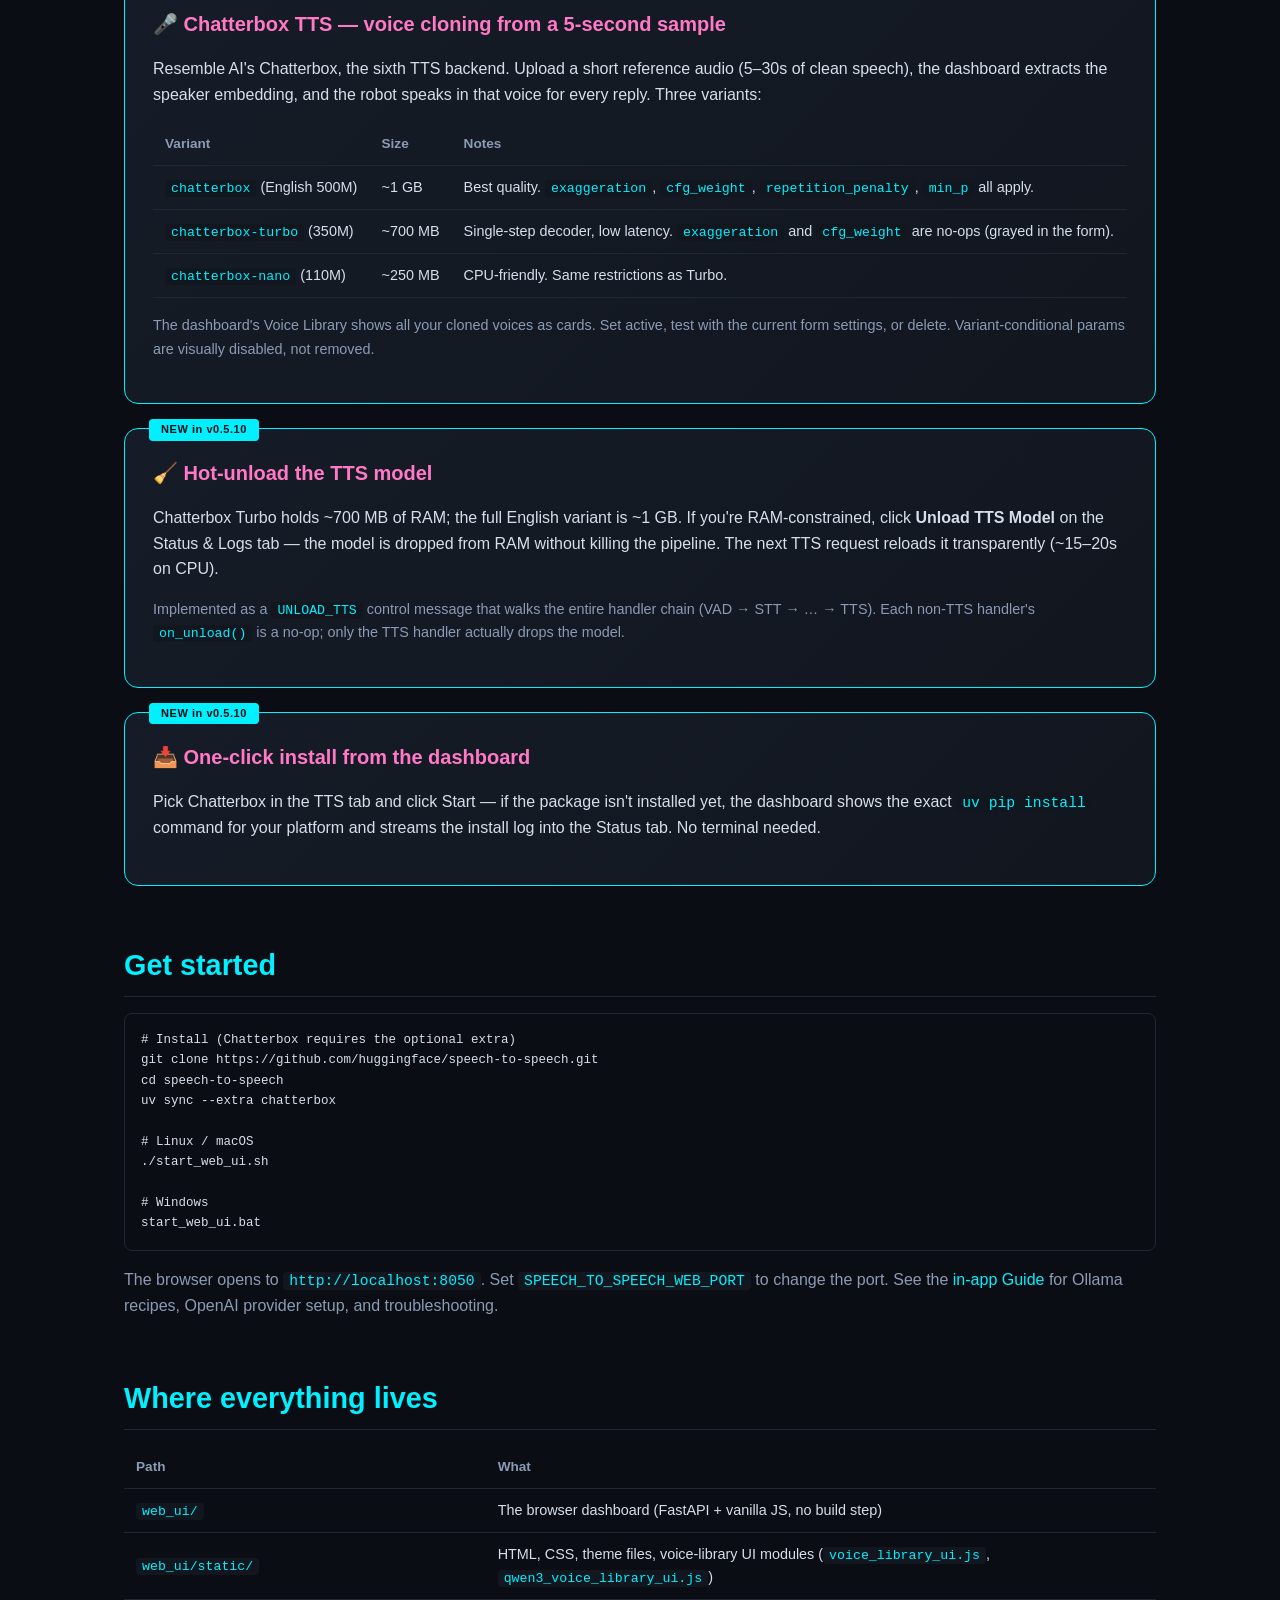
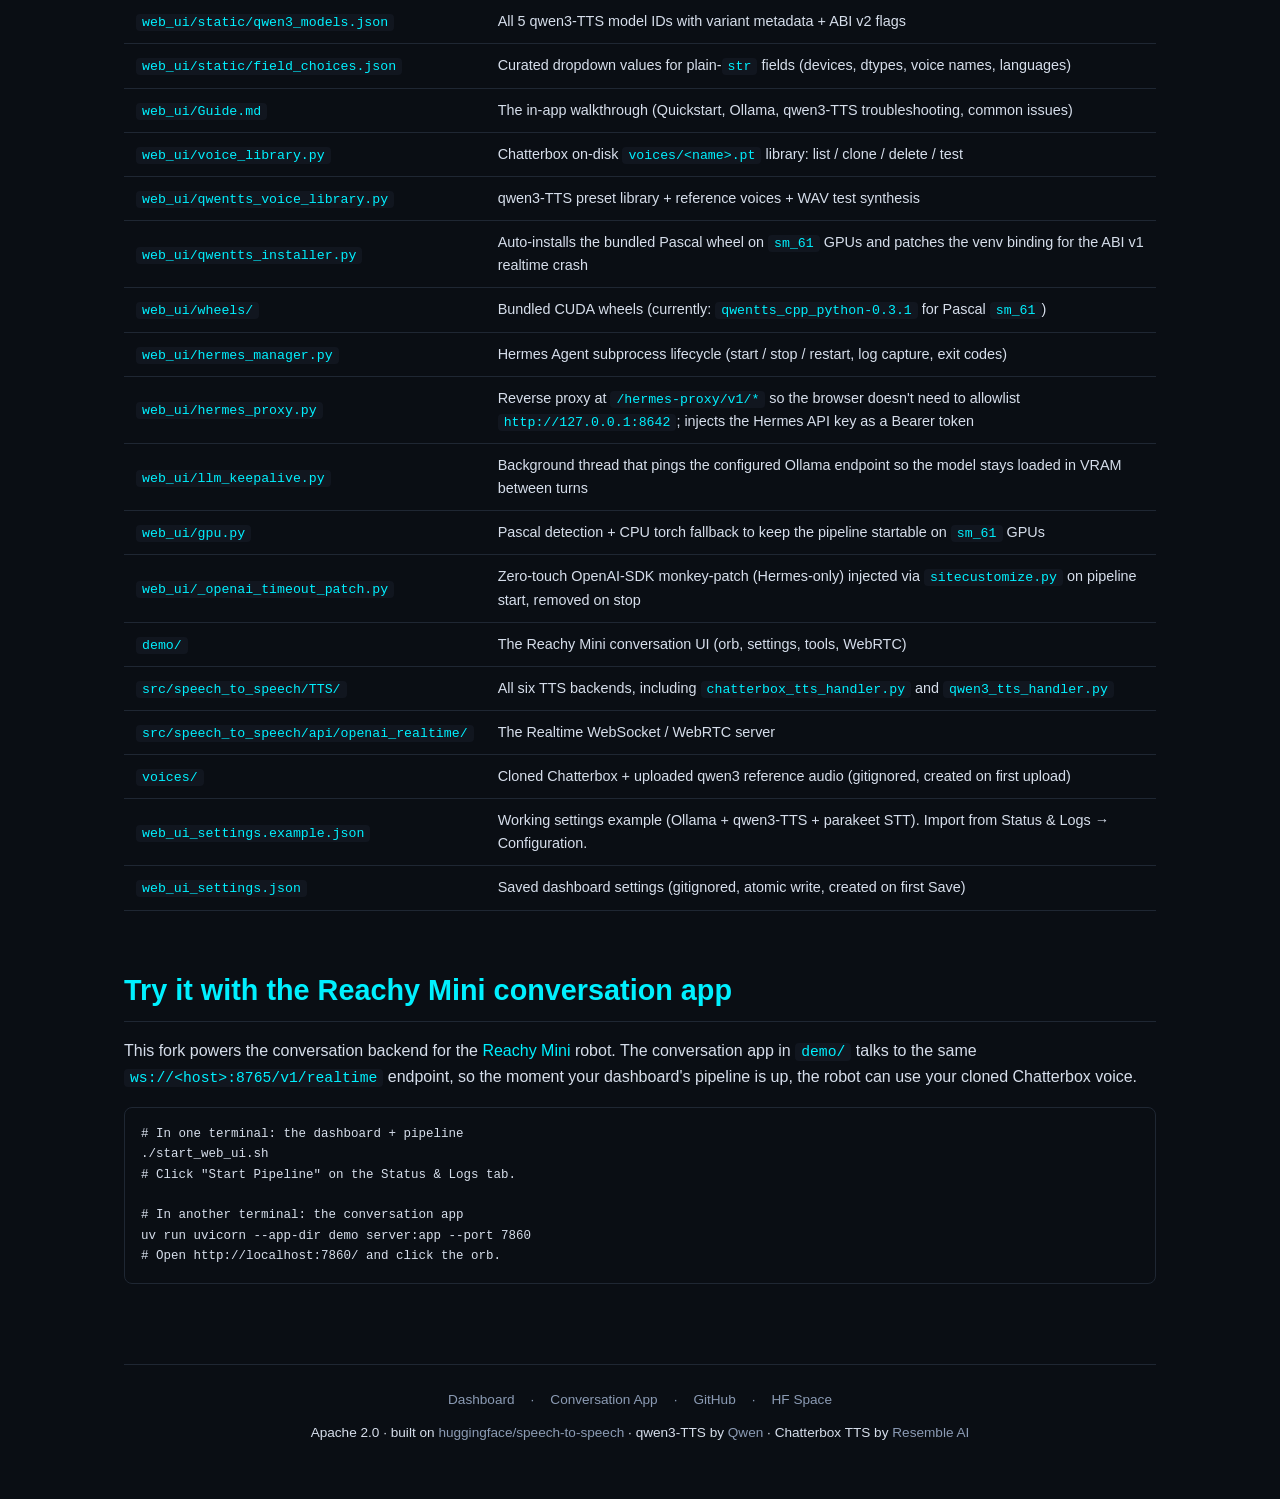
==== commit f089a5e4: "landing: refresh HF Space presentation page to v0.5.10 The root index.html (HF Space landing page) w" ====
--- a/index.html
+++ b/index.html
@@ -195,7 +195,7 @@
         position: relative;
     }
     .feature-block.new::before {
-        content: "NEW in v0.4.0";
+        content: "NEW in v0.5.10";
         position: absolute;
         top: -10px; left: 24px;
         background: var(--accent);
@@ -263,15 +263,16 @@
 
     <section class="hero">
         <h1>speech-to-speech</h1>
-        <p class="tagline">An open, real-time voice agent pipeline with a browser dashboard.<br>Now with Hermes Agent integration (proxy, tab, LLM read-timeout knob) and a Pascal GPU restart-loop fix.</p>
+        <p class="tagline">An open, real-time voice agent pipeline with a card-based browser dashboard.<br>Hermes Agent integration, Parakeet ONNX STT, 30 themes, and a unified Status &amp; Logs control surface.</p>
         <div class="badges">
-            <span class="badge green">v0.4.1</span>
+            <span class="badge green">v0.5.10</span>
             <span class="badge cyan">VAD → STT → LLM → TTS</span>
             <span class="badge pink">Realtime WebSocket</span>
             <span class="badge">Hermes Agent</span>
             <span class="badge">6 TTS backends</span>
             <span class="badge">9 qwen3 voices</span>
-            <span class="badge">18 themes</span>
+            <span class="badge">30 themes</span>
+            <span class="badge">Card dashboard</span>
             <span class="badge">Linux / Windows</span>
         </div>
         <div class="cta-row">
@@ -314,7 +315,7 @@
     <div class="grid">
         <div class="card">
             <h4>🎚️ Tabs for everything</h4>
-            <p>Mode, VAD, STT, LLM, TTS, Advanced, Status &amp; Logs, Guide, Settings, Control — every backend has its own sub-form that swaps in when you pick it.</p>
+            <p>Mode, VAD, STT, LLM, TTS, Status &amp; Logs, Hermes, Guide — every backend has its own sub-form that swaps in when you pick it. The old Control, Settings, and Advanced tabs were folded into Status &amp; Logs, and every tab now shares the same card-based layout.</p>
         </div>
         <div class="card">
             <h4>📡 Realtime pool status</h4>
@@ -325,12 +326,12 @@
             <p>Filter by level, toggle verbose (<code>--log-level debug</code>), watch the pipeline come up in real time.</p>
         </div>
         <div class="card">
-            <h4>🎨 18 cyberpunk themes</h4>
-            <p>Cyberpunk Neon (default), Matrix, Synthwave, Blade Runner, Tron, Vaporwave, Hacker Terminal, Dark Glass — drop a new <code>.css</code> in <code>web_ui/themes/</code> and it appears in the picker.</p>
+            <h4>🎨 30 cyberpunk themes</h4>
+            <p>Cyberpunk Neon (default), Matrix, Synthwave, Blade Runner, Tron, Vaporwave, Hacker Terminal, Dark Glass and more — drop a new <code>.css</code> in <code>web_ui/themes/</code> and it appears in the picker automatically.</p>
         </div>
         <div class="card">
             <h4>💾 Save / Reset / Import / Export</h4>
-            <p>Settings live at <code>web_ui_settings.json</code> in the repo root (gitignored). Atomic write — a crash mid-save can't corrupt the file. A working example is checked in as <code>web_ui_settings.example.json</code> — import it from the Settings tab to start with a real config instead of bare defaults.</p>
+            <p>Settings live at <code>web_ui_settings.json</code> in the repo root (gitignored). Atomic write — a crash mid-save can't corrupt the file. A working example is checked in as <code>web_ui_settings.example.json</code> — import it from <strong>Status &amp; Logs → Configuration</strong> to start with a real config instead of bare defaults.</p>
         </div>
         <div class="card">
             <h4>🚀 Start / Stop / Restart / Shutdown</h4>
@@ -344,6 +345,33 @@
             <h4>⏱️ Hermes LLM read-timeout knob</h4>
             <p>The pipeline's hardcoded 20 s OpenAI read timeout made Hermes look "stuck in a loop" on long passages. The dashboard now ships a <code>hermes.read_timeout_s</code> setting (<code>0</code> = wait forever). Implemented as a zero-touch monkey-patch loaded into the venv via <code>sitecustomize.py</code> on pipeline startup — no edits to <code>src/</code>.</p>
         </div>
+    </div>
+
+    <h2>What's new in v0.5.x</h2>
+
+    <div class="feature-block new">
+        <h3>🃏 Card-based dashboard, unified across every tab</h3>
+        <p>The whole dashboard now shares one card-based layout. Status &amp; Logs, Hermes, and Guide were rebuilt into metric cards, action cards, and panel cards; the Mode / VAD / STT / LLM / TTS tabs group their fields into the same bordered, centered panels. The settings-tab restyle was a CSS-only change — no field ids, handlers, or form logic moved — so disabled-when rules, the Hermes backend toggle, Ollama keepalive, the model dropdown, and the voice libraries all keep working unchanged.</p>
+    </div>
+
+    <div class="feature-block new">
+        <h3>🎛️ One Status &amp; Logs tab for every control</h3>
+        <p>The old Control, Settings, and Advanced tabs are gone. Status &amp; Logs now holds it all at the top: live metric cards (state, PID, uptime, model, endpoint, port), a <strong>Controls</strong> row of action cards (Start / Stop / Restart / Unload-TTS / Shutdown), and a <strong>Configuration</strong> section right under it with the Environment Variables editor and the Save / Reset / Export / Import / Load Example buttons — so you never scroll to the bottom to find Save. The sidebar dropped from 9 tabs to 8.</p>
+    </div>
+
+    <div class="feature-block new">
+        <h3>🤖 Hermes tab: real loaded model + shared text/voice chat</h3>
+        <p>The Hermes tab is now a card dashboard with a Status row (State, Model, Endpoint, Uptime, PID, Port) and a Controls row. The Model card shows the model Hermes <em>actually</em> has loaded (read from <code>hermes config get</code>), not the stale dashboard <code>--model-name</code> — fetched on paint, on start/stop, and on a 30 s drift timer to catch terminal <code>hermes model</code> swaps. The text chat shares the live voice session through the reverse proxy, with a rich live-activity console. Logs respect your scroll position: scroll up to read older lines, resume auto-follow at the bottom.</p>
+    </div>
+
+    <div class="feature-block new">
+        <h3>📖 Guide tab redesigned + 🎤 Parakeet ONNX STT</h3>
+        <p>The in-app Guide is now sub-tabs (one per top-level section) laid out as cards with real GFM tables and callout blocks. Plus a new <strong>Parakeet ONNX STT backend</strong> (<code>--stt parakeet-onnx</code>): three NVIDIA Parakeet TDT variants via <code>onnx-asr</code> (pure ONNX, no PyTorch needed for STT) — <code>v2</code> (English), <code>v3</code> (25 EU langs, default), <code>v3sq</code> (int8 SmoothQuant, best for long audio). CPU / CUDA only; Apple Silicon keeps <code>parakeet-tdt</code>.</p>
+    </div>
+
+    <div class="feature-block new">
+        <h3>🔁 Ollama lifecycle · ⏱️ LLM request timeout · 🎨 30 themes</h3>
+        <p>The LLM tab's Ollama lifecycle section auto-unloads idle models and offers a one-click Reload. A per-backend <strong>LLM request timeout</strong> knob replaces the pipeline's hardcoded 20 s read timeout (the zero-touch <code>sitecustomize.py</code> monkey-patch, now ungated from Hermes-only mode). And the theme picker now ships <strong>30 cyberpunk themes</strong> — drop a new <code>.css</code> in <code>web_ui/themes/</code> and it appears in the picker automatically.</p>
     </div>
 
     <h2>What's new in v0.4.0</h2>
@@ -362,8 +390,8 @@
 
     <div class="feature-block new">
         <h3>🛠️ Pascal GPU restart-loop fix</h3>
-        <p>On Pascal (<code>sm_61</code>) GPUs, clicking <strong>Start Pipeline</strong> on the Control tab triggered an infinite restart loop: torch's CUDA context blew up on init, the watchdog saw a non-zero exit, relaunched, watched it die again, and the only way out was killing the dashboard.</p>
-        <p>Four-file fix: <code>web_ui/gpu.py</code> now detects Pascal and pins torch to the bundled CPU-friendly wheel (<code>torch==2.4.1+cpu</code>) on install, plus a runtime CPU fallback for any other CUDA init failure. <code>process_manager.py</code> tracks the restart count and surfaces it on the Control tab so you can see the loop in the dashboard. <code>qwentts_installer.py</code> defers its heavy CUDA work until the first TTS request instead of at pipeline start (so a CUDA-init failure no longer kills startup before the pipeline ever gets a chance to run). Startup logs now print a one-line <code>"GPU init failed, falling back to CPU (…)"</code> banner so the cause is obvious.</p>
+        <p>On Pascal (<code>sm_61</code>) GPUs, clicking <strong>Start Pipeline</strong> on the Status & Logs tab triggered an infinite restart loop: torch's CUDA context blew up on init, the watchdog saw a non-zero exit, relaunched, watched it die again, and the only way out was killing the dashboard.</p>
+        <p>Four-file fix: <code>web_ui/gpu.py</code> now detects Pascal and pins torch to the bundled CPU-friendly wheel (<code>torch==2.4.1+cpu</code>) on install, plus a runtime CPU fallback for any other CUDA init failure. <code>process_manager.py</code> tracks the restart count and surfaces it on the Status & Logs tab so you can see the loop in the dashboard. <code>qwentts_installer.py</code> defers its heavy CUDA work until the first TTS request instead of at pipeline start (so a CUDA-init failure no longer kills startup before the pipeline ever gets a chance to run). Startup logs now print a one-line <code>"GPU init failed, falling back to CPU (…)"</code> banner so the cause is obvious.</p>
     </div>
 
     <div class="feature-block new">
@@ -421,7 +449,7 @@
 
     <div class="feature-block new">
         <h3>🧹 Hot-unload the TTS model</h3>
-        <p>Chatterbox Turbo holds ~700 MB of RAM; the full English variant is ~1 GB. If you're RAM-constrained, click <strong>Unload TTS Model</strong> on the Control tab — the model is dropped from RAM without killing the pipeline. The next TTS request reloads it transparently (~15–20s on CPU).</p>
+        <p>Chatterbox Turbo holds ~700 MB of RAM; the full English variant is ~1 GB. If you're RAM-constrained, click <strong>Unload TTS Model</strong> on the Status & Logs tab — the model is dropped from RAM without killing the pipeline. The next TTS request reloads it transparently (~15–20s on CPU).</p>
         <p style="color: var(--text-dim); font-size: 0.9rem;">Implemented as a <code>UNLOAD_TTS</code> control message that walks the entire handler chain (VAD → STT → … → TTS). Each non-TTS handler's <code>on_unload()</code> is a no-op; only the TTS handler actually drops the model.</p>
     </div>
 
@@ -464,7 +492,7 @@
         <tr><td><code>src/speech_to_speech/TTS/</code></td><td>All six TTS backends, including <code>chatterbox_tts_handler.py</code> and <code>qwen3_tts_handler.py</code></td></tr>
         <tr><td><code>src/speech_to_speech/api/openai_realtime/</code></td><td>The Realtime WebSocket / WebRTC server</td></tr>
         <tr><td><code>voices/</code></td><td>Cloned Chatterbox + uploaded qwen3 reference audio (gitignored, created on first upload)</td></tr>
-        <tr><td><code>web_ui_settings.example.json</code></td><td>Working settings example (Ollama + qwen3-TTS + parakeet STT). Import from Settings tab.</td></tr>
+        <tr><td><code>web_ui_settings.example.json</code></td><td>Working settings example (Ollama + qwen3-TTS + parakeet STT). Import from Status &amp; Logs → Configuration.</td></tr>
 <tr><td><code>web_ui_settings.json</code></td><td>Saved dashboard settings (gitignored, atomic write, created on first Save)</td></tr>
     </table>
 
@@ -472,7 +500,7 @@
     <p>This fork powers the conversation backend for the <a href="https://huggingface.co/blog/reachy-mini" target="_blank" rel="noopener">Reachy Mini</a> robot. The conversation app in <code>demo/</code> talks to the same <code>ws://&lt;host&gt;:8765/v1/realtime</code> endpoint, so the moment your dashboard's pipeline is up, the robot can use your cloned Chatterbox voice.</p>
     <pre><code># In one terminal: the dashboard + pipeline
 ./start_web_ui.sh
-# Click "Start Pipeline" on the Control tab.
+# Click "Start Pipeline" on the Status & Logs tab.
 
 # In another terminal: the conversation app
 uv run uvicorn --app-dir demo server:app --port 7860
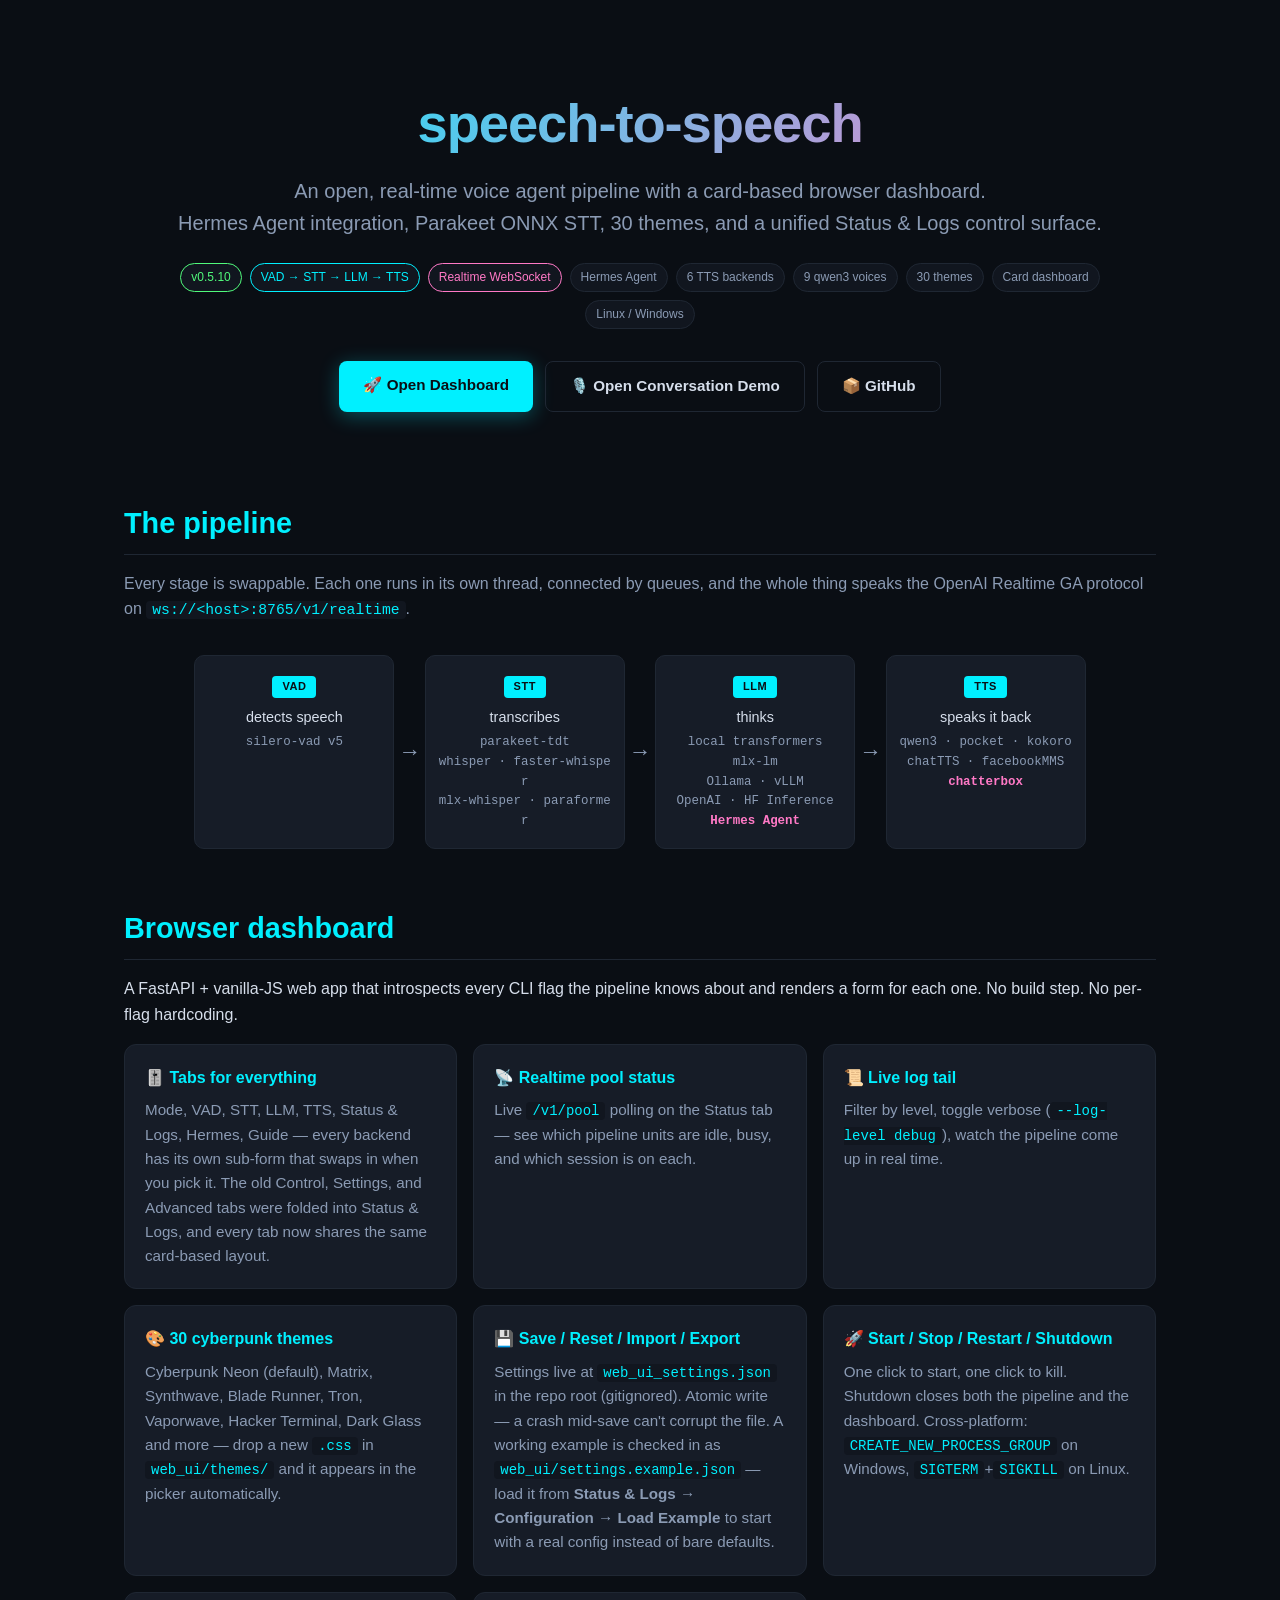
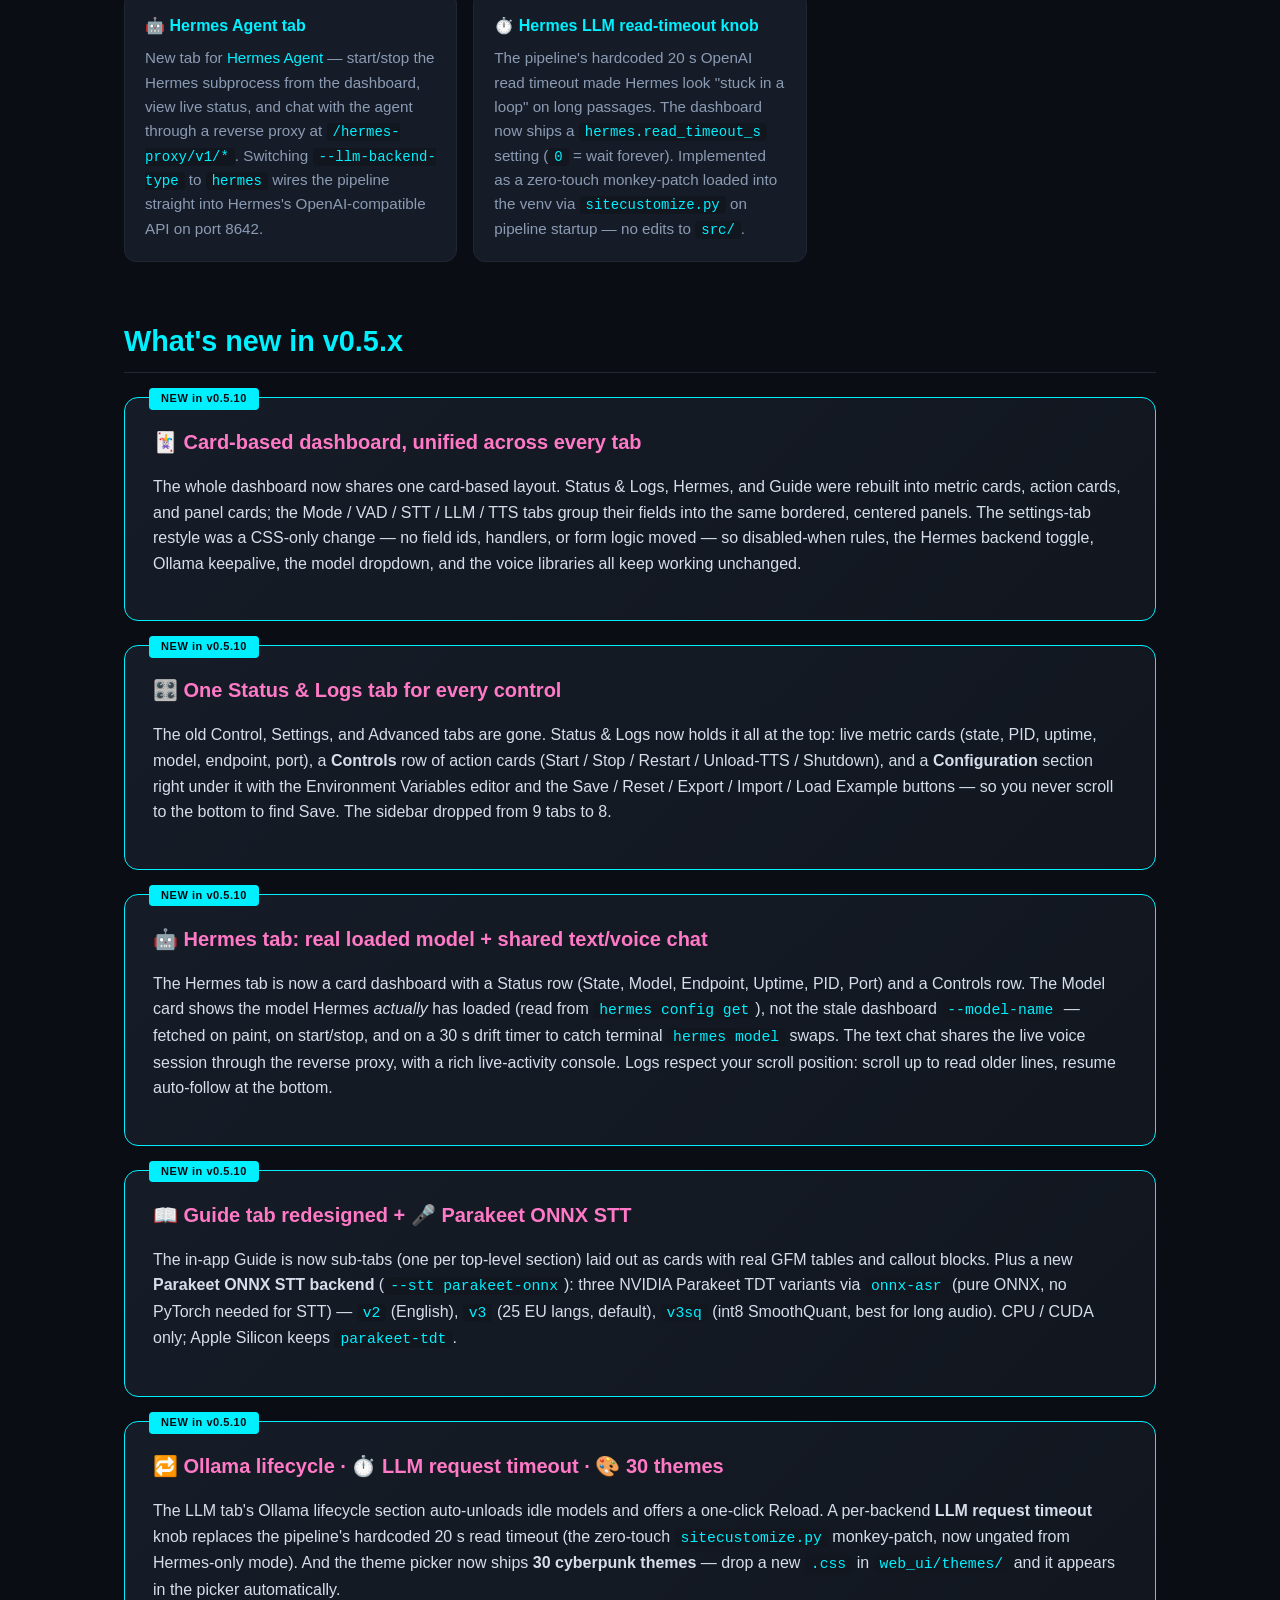
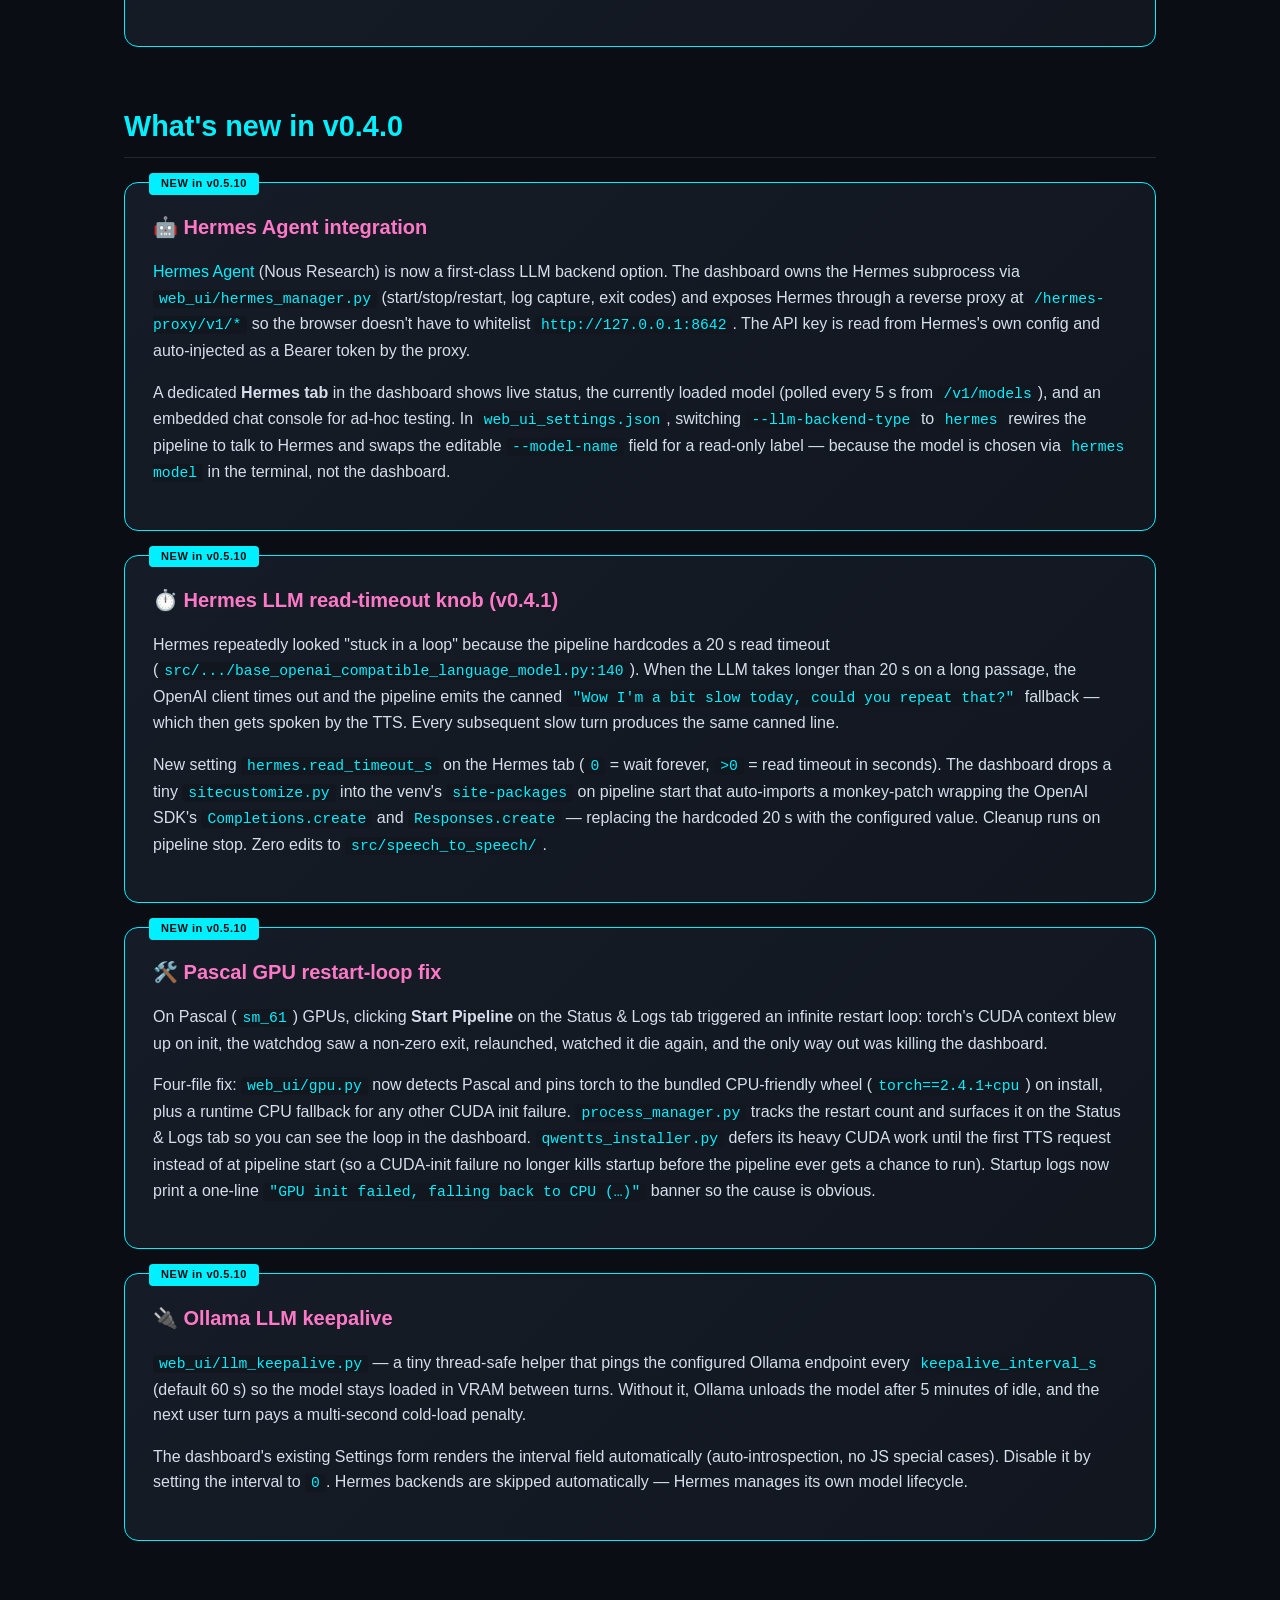
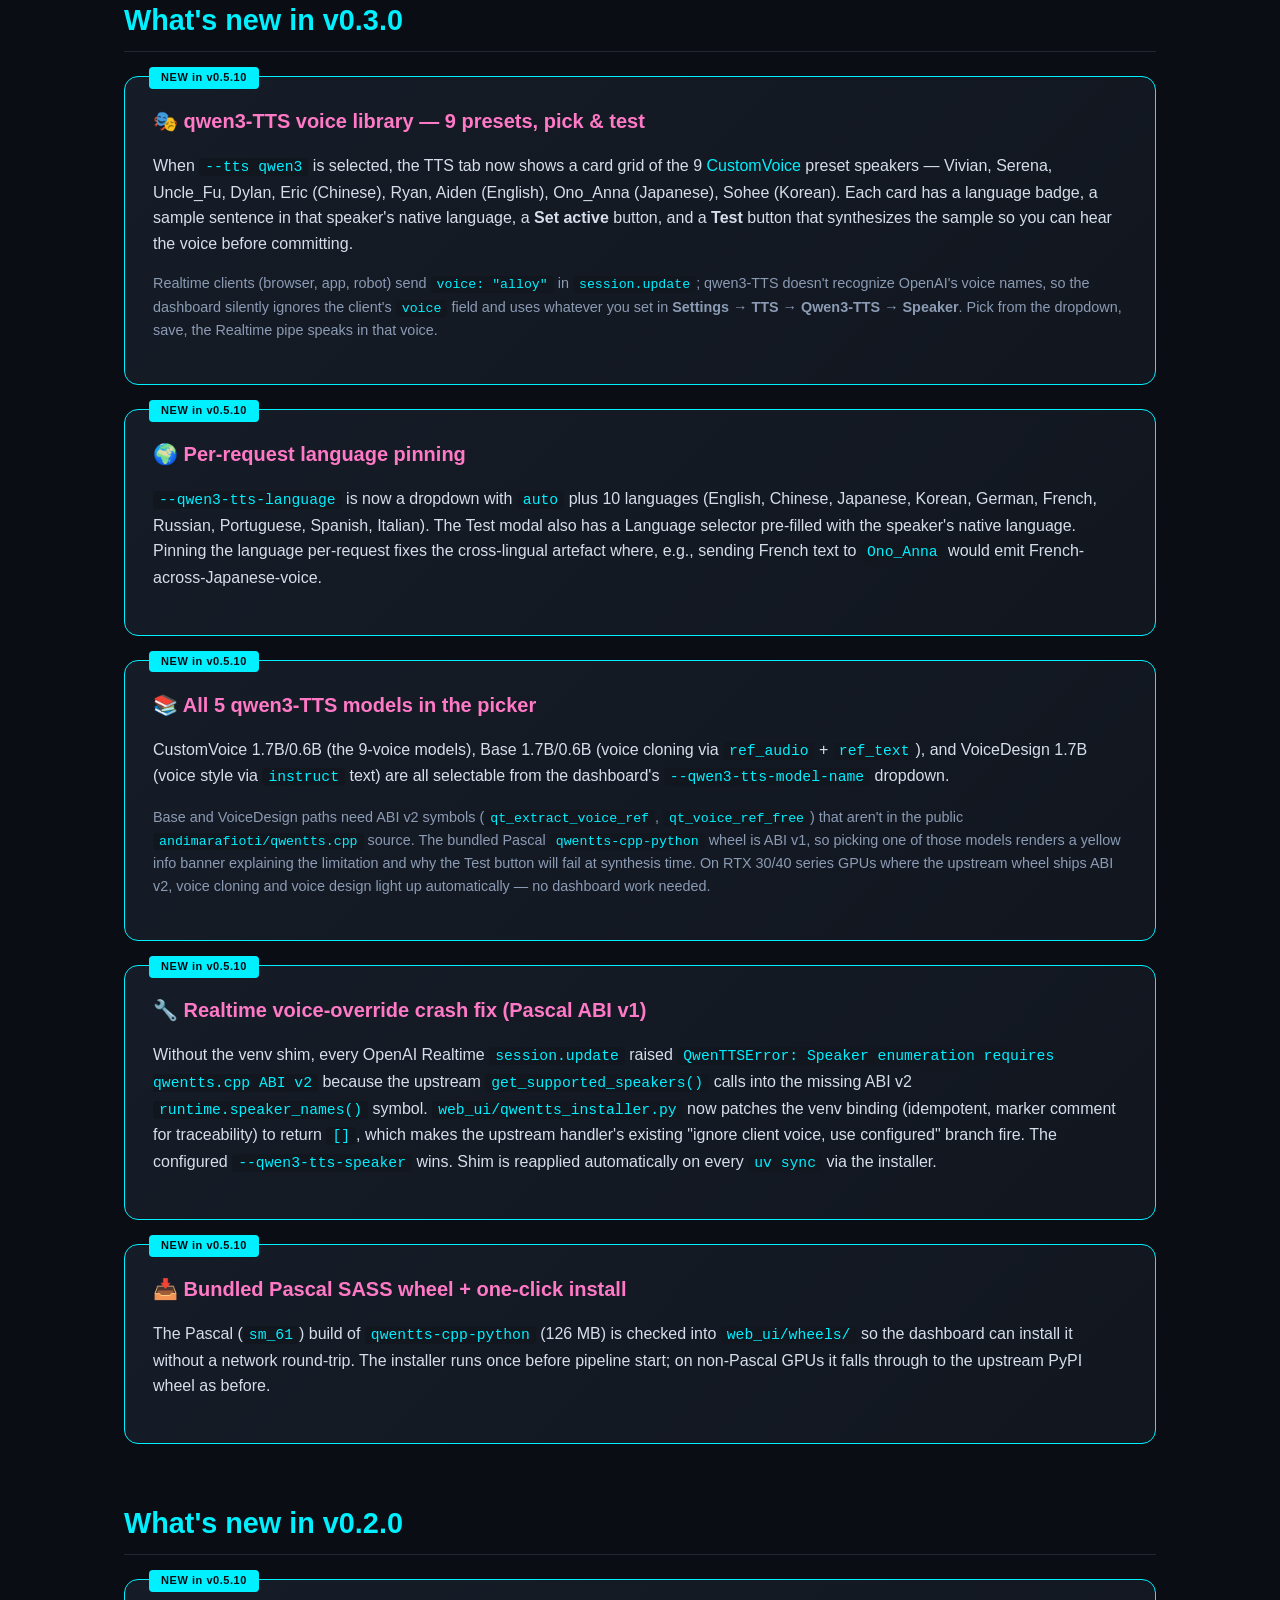
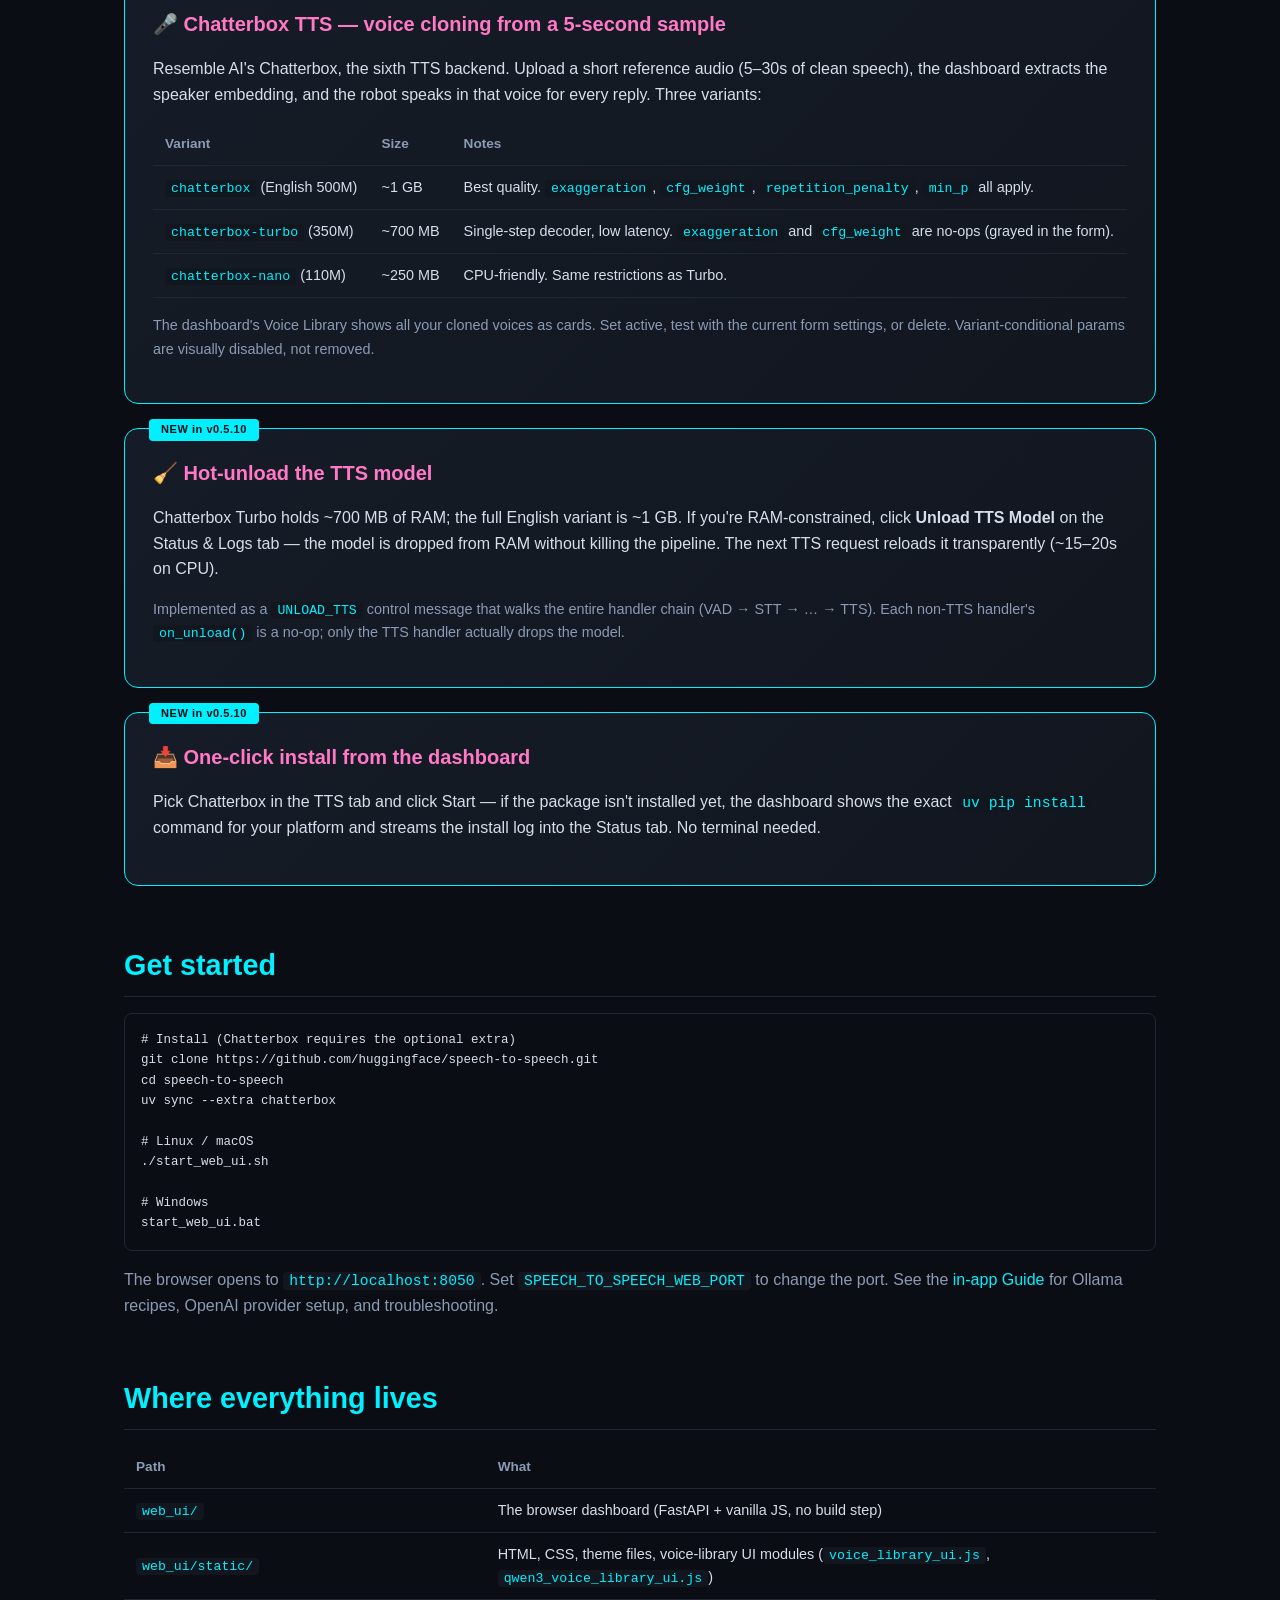
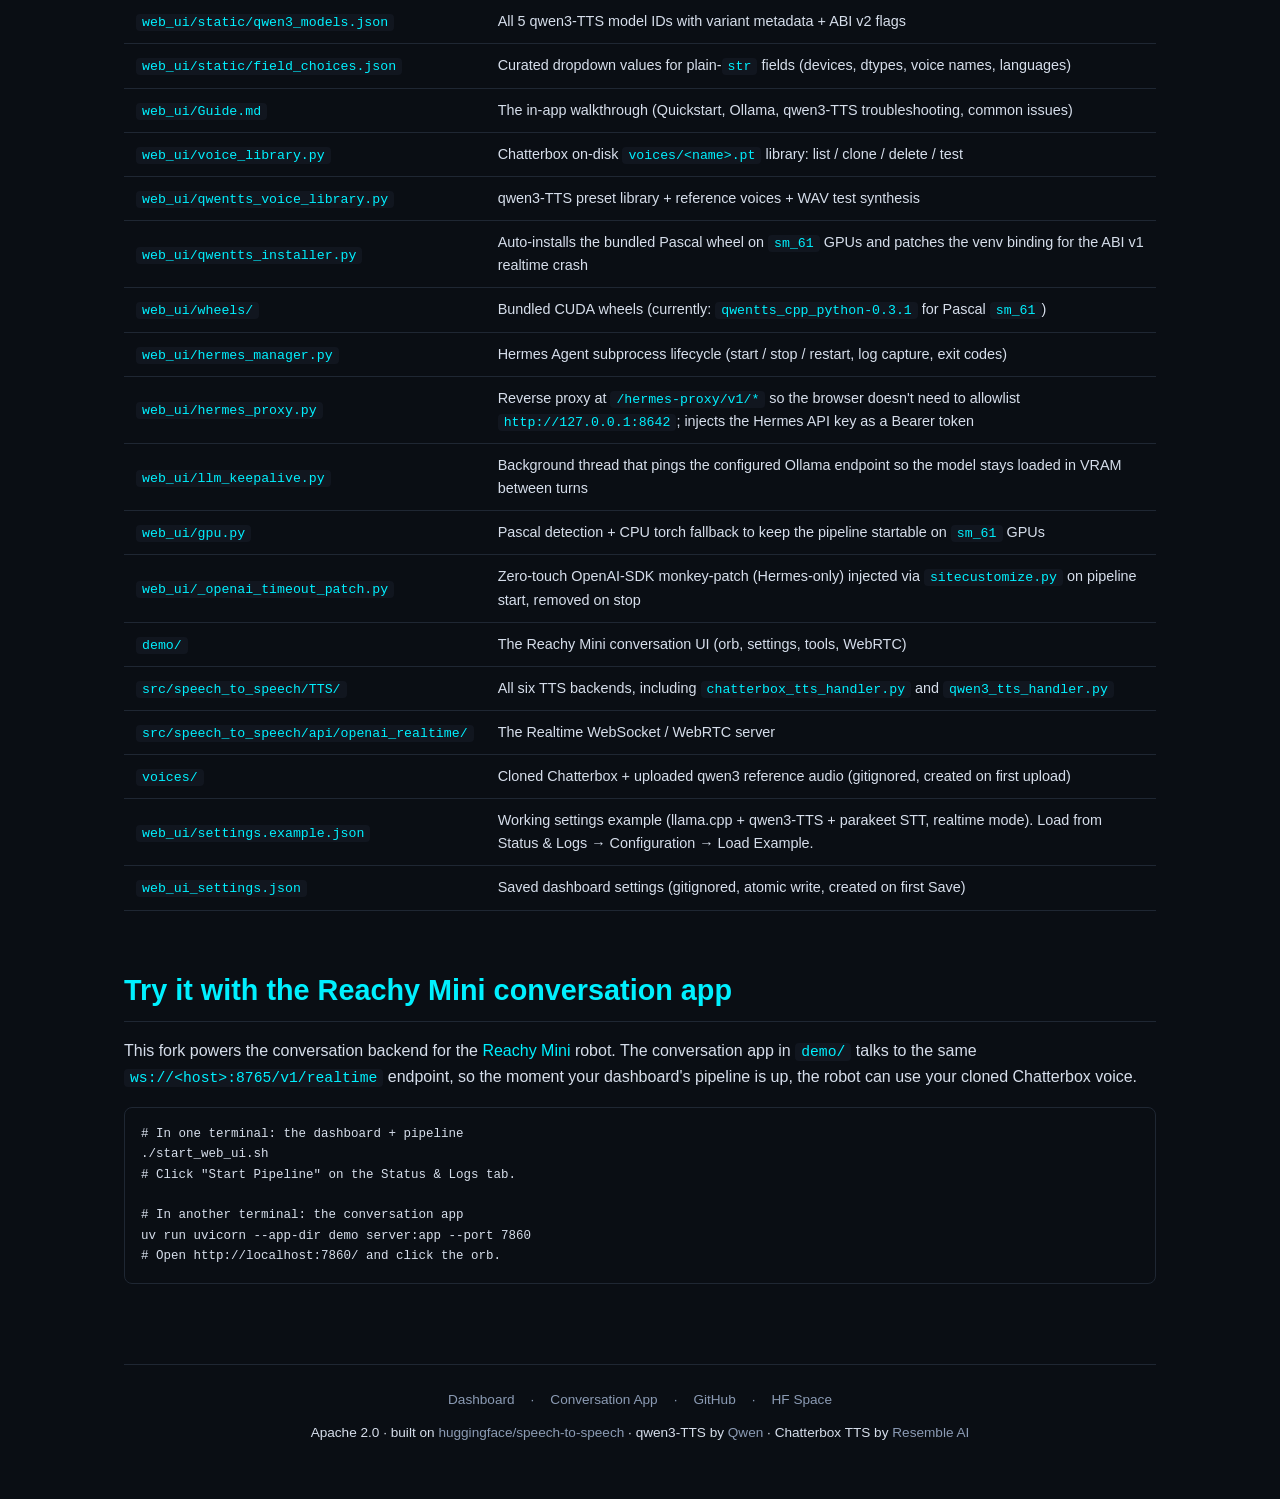
==== commit 30192ef6: "docs: sync CHANGELOG to 0.5.10, delete orphan app_index.html, fix example-file refs - CHANGELOG.md w" ====
--- a/index.html
+++ b/index.html
@@ -331,7 +331,7 @@
         </div>
         <div class="card">
             <h4>💾 Save / Reset / Import / Export</h4>
-            <p>Settings live at <code>web_ui_settings.json</code> in the repo root (gitignored). Atomic write — a crash mid-save can't corrupt the file. A working example is checked in as <code>web_ui_settings.example.json</code> — import it from <strong>Status &amp; Logs → Configuration</strong> to start with a real config instead of bare defaults.</p>
+            <p>Settings live at <code>web_ui_settings.json</code> in the repo root (gitignored). Atomic write — a crash mid-save can't corrupt the file. A working example is checked in as <code>web_ui/settings.example.json</code> — load it from <strong>Status &amp; Logs → Configuration → Load Example</strong> to start with a real config instead of bare defaults.</p>
         </div>
         <div class="card">
             <h4>🚀 Start / Stop / Restart / Shutdown</h4>
@@ -492,7 +492,7 @@
         <tr><td><code>src/speech_to_speech/TTS/</code></td><td>All six TTS backends, including <code>chatterbox_tts_handler.py</code> and <code>qwen3_tts_handler.py</code></td></tr>
         <tr><td><code>src/speech_to_speech/api/openai_realtime/</code></td><td>The Realtime WebSocket / WebRTC server</td></tr>
         <tr><td><code>voices/</code></td><td>Cloned Chatterbox + uploaded qwen3 reference audio (gitignored, created on first upload)</td></tr>
-        <tr><td><code>web_ui_settings.example.json</code></td><td>Working settings example (Ollama + qwen3-TTS + parakeet STT). Import from Status &amp; Logs → Configuration.</td></tr>
+        <tr><td><code>web_ui/settings.example.json</code></td><td>Working settings example (llama.cpp + qwen3-TTS + parakeet STT, realtime mode). Load from Status &amp; Logs → Configuration → Load Example.</td></tr>
 <tr><td><code>web_ui_settings.json</code></td><td>Saved dashboard settings (gitignored, atomic write, created on first Save)</td></tr>
     </table>
 
